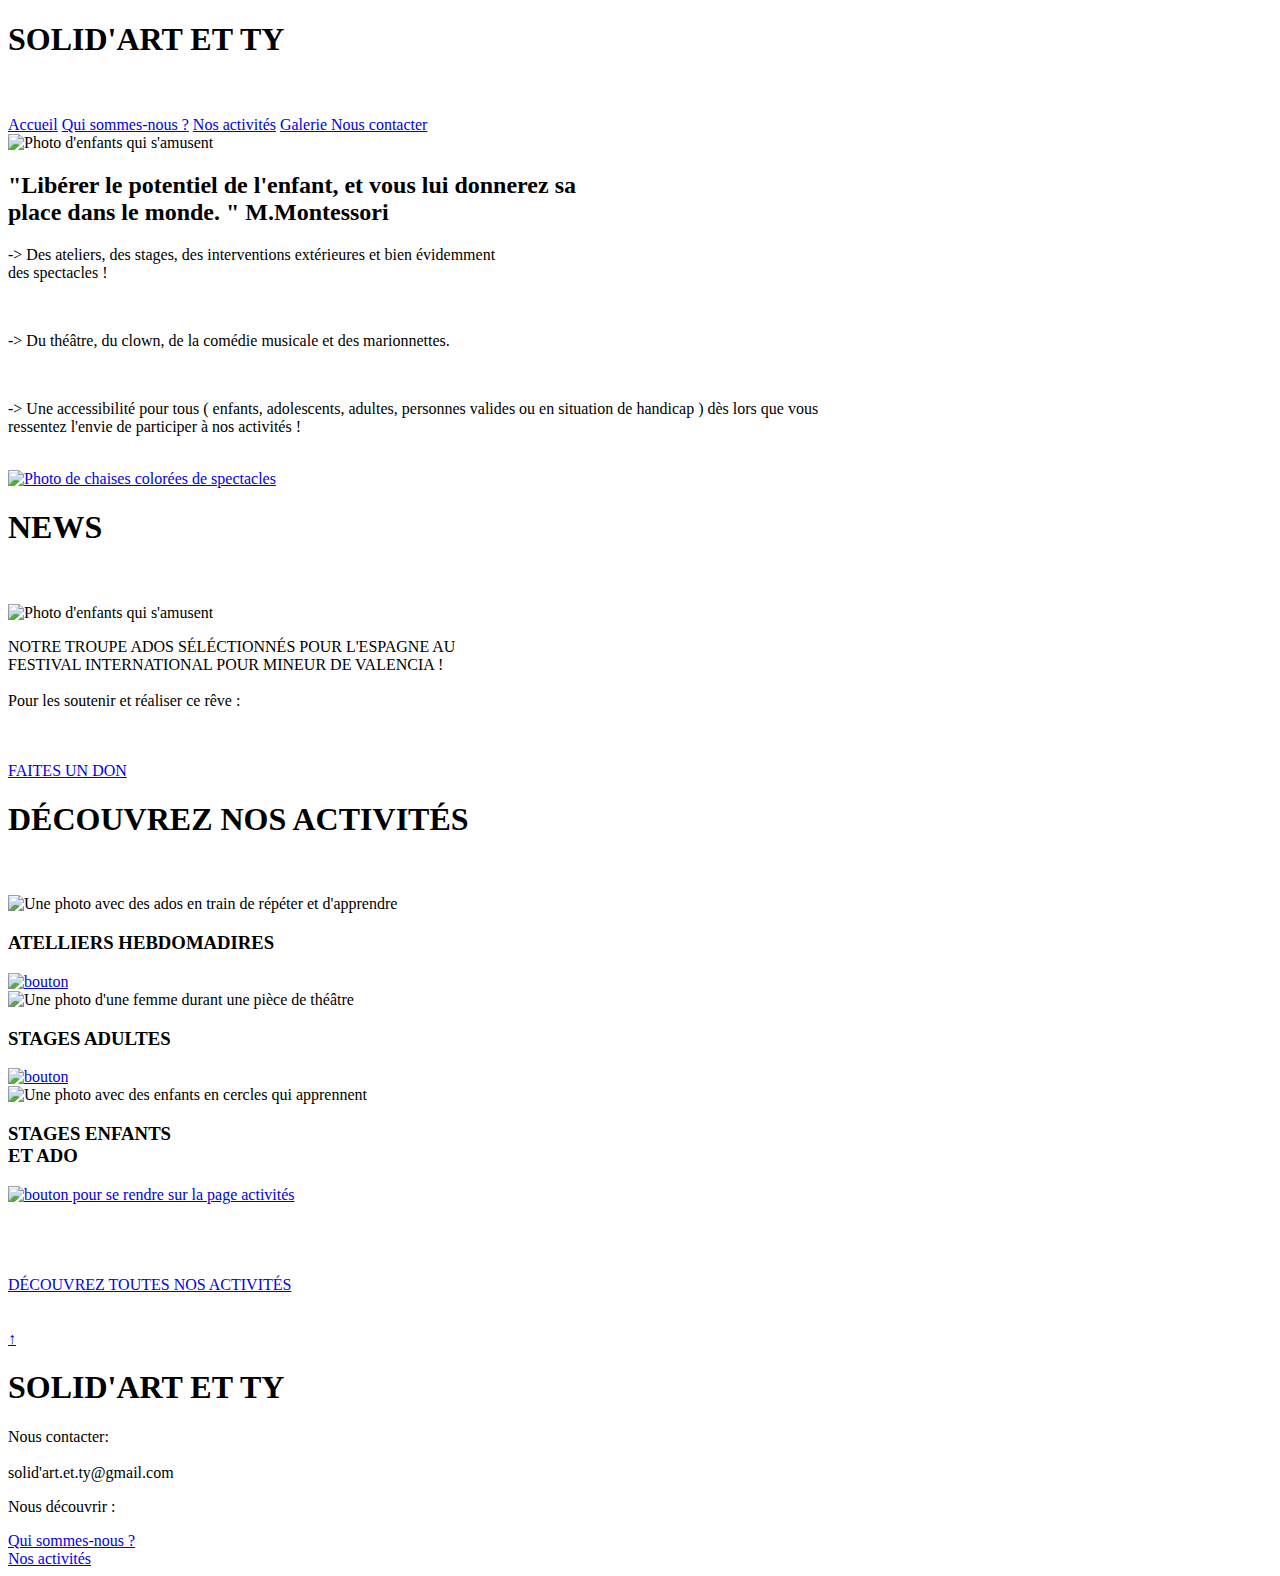
==== index.html @ 1bad9a17 "Tp9" ====
<!DOCTYPE html>
<html>
<!-- entête de la page -->

<head>
    <meta charset="utf-8" />
    <meta property="og:title" content="TP 1 : Intégration Web - SOLID'ART ET TY" />
    <meta property="og:audio" content="https://youtu.be/dbOqUSYxdSk?si=DeHzoVhRCVfkpeMI" />
    <meta property="og:image" content="https://zupimages.net/up/24/38/4ynw.jpg" />
    <meta property="og:url"
        content="file:///C:/Users/anais/OneDrive/Bureau/MyDigitalSchool%201/My%20Di%20-%20B2/Int%C3%A9gration%20WEB/TP/TP%201/index.html" />
    <link rel="stylesheet" href="index.css" />
    <link rel="preconnect" href="https://fonts.googleapis.com">
<link rel="preconnect" href="https://fonts.gstatic.com" crossorigin>
<link href="https://fonts.googleapis.com/css2?family=Raleway:ital,wght@0,100..900;1,100..900&display=swap" rel="stylesheet">
<link rel="preconnect" href="https://fonts.googleapis.com">
<link rel="preconnect" href="https://fonts.gstatic.com" crossorigin>
<link href="https://fonts.googleapis.com/css2?family=Indie+Flower&display=swap" rel="stylesheet">

</head>
<!-- corps de la page -->

<body>
    <header>
        <h1 id="Solid"> <strong> SOLID'ART ET TY</strong></h1><br><br>
        <nav> <a class="actu-accueil" href="index.html"> Accueil</a>
            <a href="qui.html"> Qui sommes-nous ?</a>
            <a href="activite.html"> Nos activités</a>
            <a href="galerie.html"> Galerie </a>
            <a href="contact.html"> Nous contacter</a>
        </nav>
    </header>

    <section>
        <div id="accueil-1">
            <div id="image1">
                <img id="accueil-img1" src="images/Image-accueil-1.jpeg" alt="Photo d'enfants qui s'amusent" title=”ceci
                    est une infobulle” />
                <h2 id="text-hover"> "Libérer le potentiel de l'enfant, et vous lui donnerez sa <br>
                    place dans le monde. " M.Montessori</h2>
            </div>
        </div>
    </section>

    <section>
        <div id="accueil-2">
            <div id="a1">
                <p> -> Des ateliers, des stages, des interventions extérieures et bien
                    évidemment <br>
                    des spectacles !</p><br>
                <p> -> Du théâtre, du clown, de la comédie musicale et des marionnettes.</p><br>
                <p> -> Une accessibilité pour tous ( enfants, adolescents, adultes,
                    personnes valides ou en situation de handicap ) dès lors que vous <br>
                    ressentez l'envie de participer à nos activités !</p><br>

            </div>
            <div>
                <a href="https://youtu.be/mie8R_Ot2Yg" target=”_blank”><img id="accueil-img2" src="images/Vidéo.jpg"
                        alt="Photo de chaises colorées de spectacles" title=”ceci est une infobulle” /></a>
            </div>
        </div>
    </section>

    <section>
        <div id="toujours-plus">
            <h1 id="text-hover2"> NEWS</h1><br><br>
            <div id="rectangle-rouge">
                <img id="accueil-img1" src="images/Image-accueil2.jpeg" alt="Photo d'enfants qui s'amusent" title=”ceci
                    est une infobulle” />
                <div id="texte-don">
                    <p>NOTRE TROUPE ADOS SÉLÉCTIONNÉS POUR L'ESPAGNE AU <br>
                        FESTIVAL INTERNATIONAL POUR MINEUR DE VALENCIA ! <br><br>
                        Pour les soutenir et réaliser ce rêve : </p><br><br>
                    <a id="don"
                        href="https://www.helloasso.com/associations/solid-art-et-ty/collectes/notre-troupe-ados-au-festival-international-de-valencia-espagne-2024"
                        target=”_blank”>FAITES UN DON</a><!-- target=”_blank” -> Page ouverte dans un nouvel onglet -->
                </div>
            </div>
        </div>
    </section>

    <section>
        <div>
        <h1>DÉCOUVREZ NOS ACTIVITÉS</h1><br><br>
                <div id="nos-activités">
                    <div id="atelier">
                        <img src="images/Ateliers.jpeg"
                            alt="Une photo avec des ados en train de répéter et d'apprendre">
                        <h3>ATELLIERS HEBDOMADIRES</h3>
                        <div class="div-bouton">
                            <a
                                href="file:///C:/Users/anais/OneDrive/Bureau/MyDigitalSchool%201/My%20Di%20-%20B2/Int%C3%A9gration%20WEB/TP/TP%201/activite.html"><img
                                    class="bouton" src="images/Bouton.svg" alt="bouton">
                            </a>
                        </div>
                    </div>
                    <div id="stages-adultes">
                        <img src="images/Stages-adultes.jpg" alt="Une photo d'une femme durant une pièce de théâtre">
                        <h3>STAGES ADULTES</h3>
                        <div class="div-bouton">
                            <a
                                href="file:///C:/Users/anais/OneDrive/Bureau/MyDigitalSchool%201/My%20Di%20-%20B2/Int%C3%A9gration%20WEB/TP/TP%201/activite.html"><img
                                    class="bouton" src="images/Bouton.svg" alt="bouton">
                            </a>
                        </div>
                    </div>
                    <div id="stages-enfants">
                        <img src="images/Stages-enfants.jpeg"
                            alt="Une photo avec des enfants en cercles qui apprennent">
                        <h3>STAGES ENFANTS <br>
                            ET ADO</h3>
                        <div class="div-bouton">
                            <a
                                href="file:///C:/Users/anais/OneDrive/Bureau/MyDigitalSchool%201/My%20Di%20-%20B2/Int%C3%A9gration%20WEB/TP/TP%201/activite.html"><img
                                    class="bouton" src="images/Bouton.svg" alt="bouton pour se rendre sur la page activités">
                            </a>
                        </div><br><br>
                    </div>
                </div><br><br>
            <a id="decouverte" href="file:///C:/Users/anais/OneDrive/Bureau/MyDigitalSchool%201/My%20Di%20-%20B2/Int%C3%A9gration%20WEB/TP/TP%201/activite.html">DÉCOUVREZ TOUTES NOS ACTIVITÉS</a>

        </div><br><br>
        

    </section>
    <div id="ancre2"></div>
        <div id="ancre1">
            <a href="#accueil-1">↑</a>
        </div></div>
<footer>
<div class="Logo">
<h1>SOLID'ART ET TY</h1>
</div>
<div><p>Nous contacter: <br><br>
solid'art.et.ty@gmail.com</p></div>
<div><p>Nous découvrir :</p>
<a href="qui.html">Qui sommes-nous ?</a><br>
<a href="activite.html">Nos activités</a></div>
</footer>
</body>

</html>
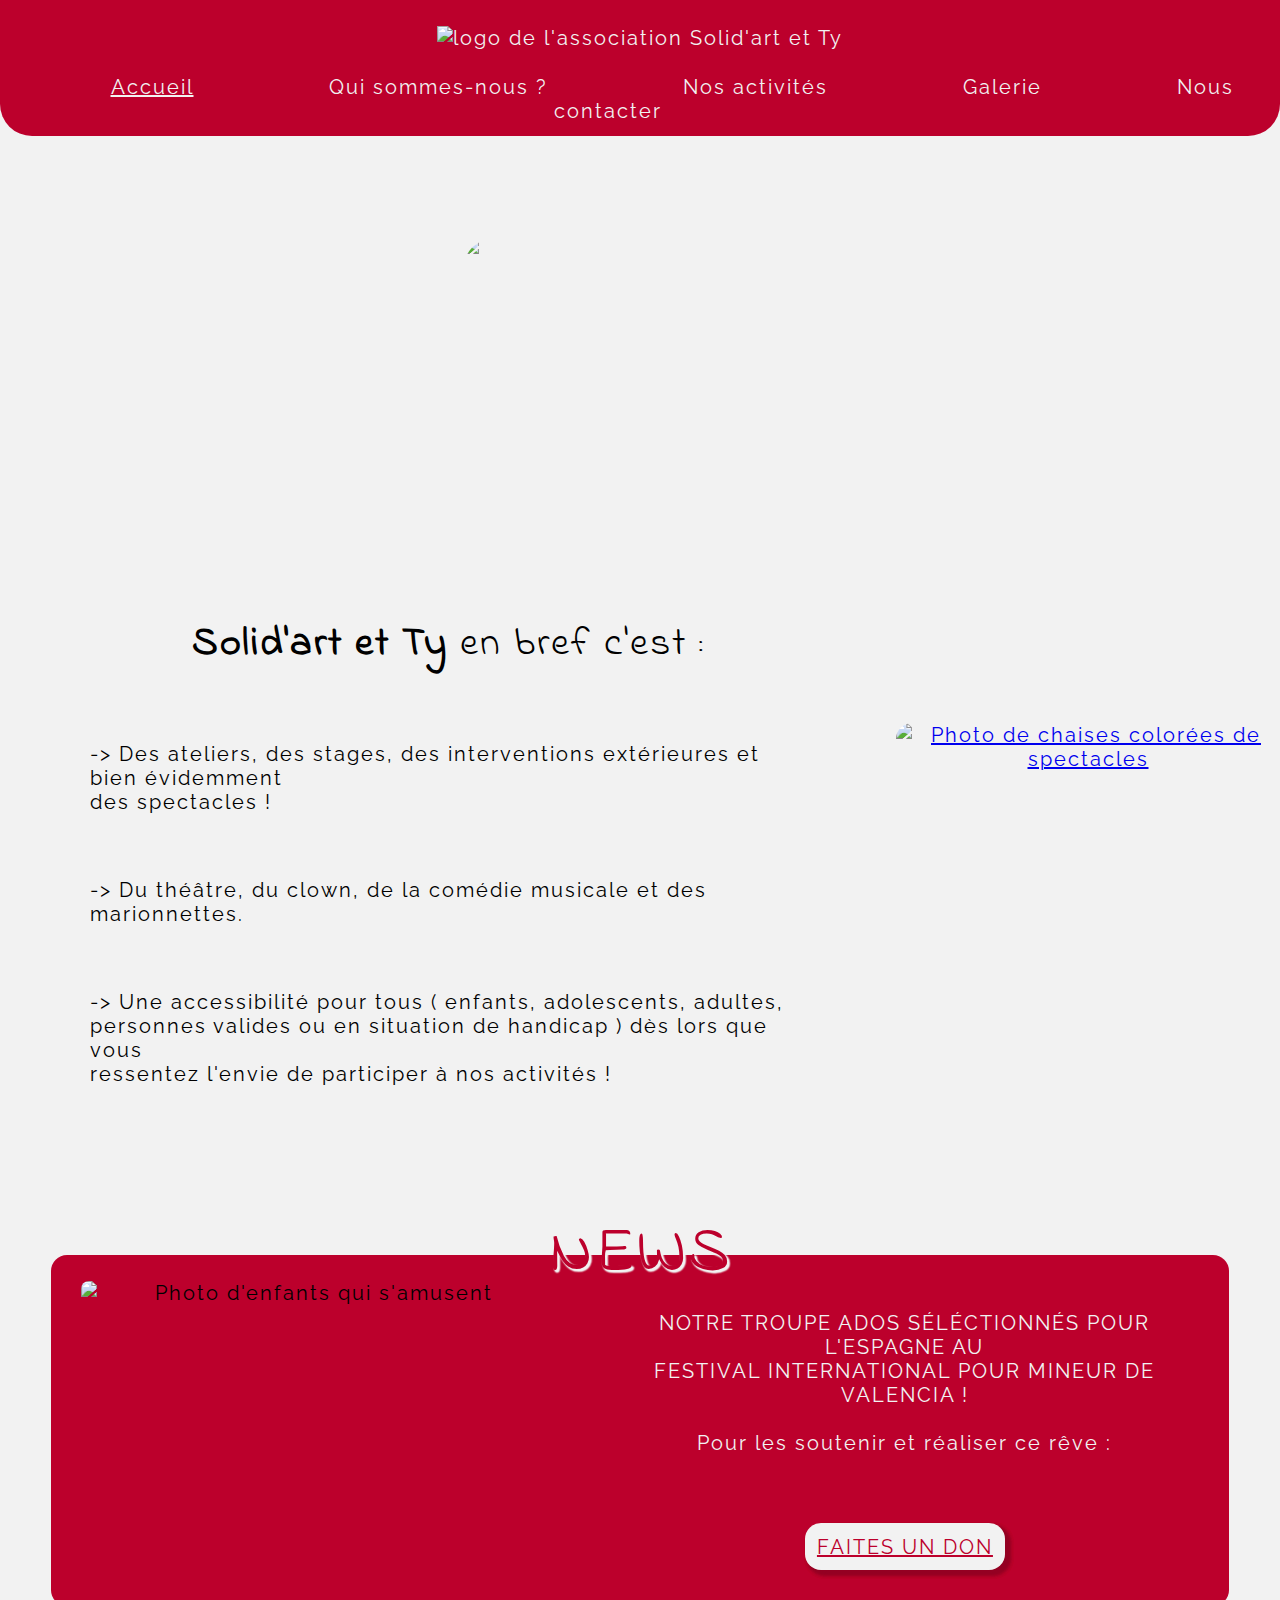
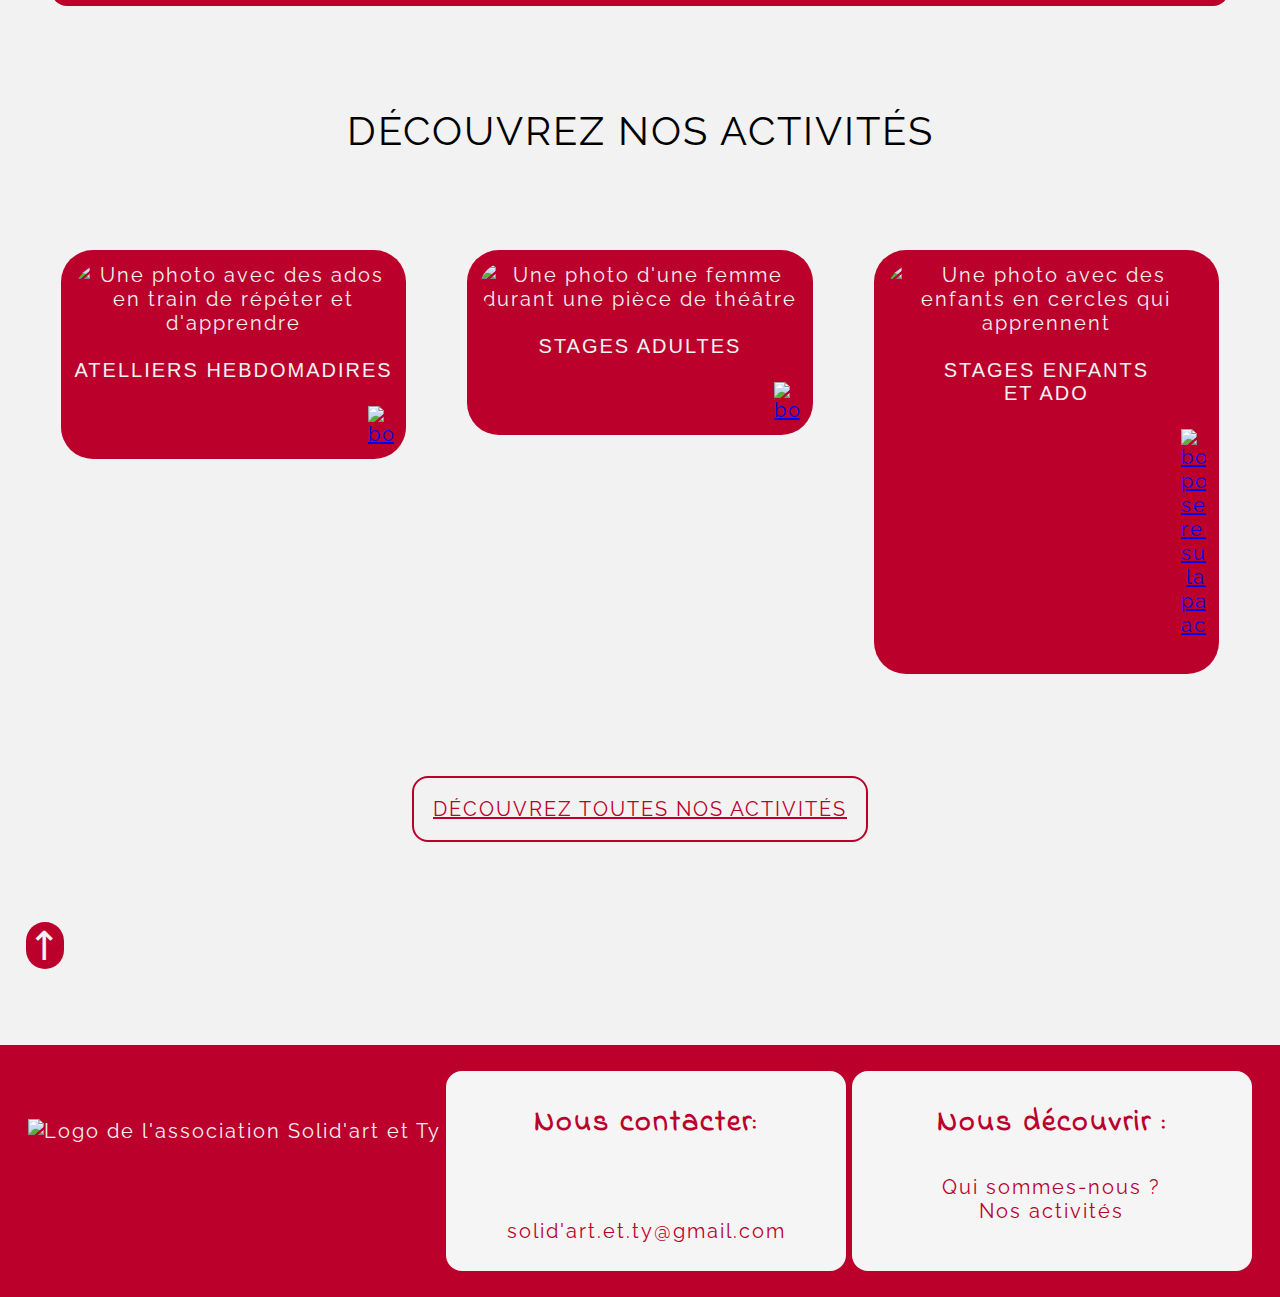
==== commit bae89bc6: "Tp19" ====
--- a/index.html
+++ b/index.html
@@ -1,5 +1,5 @@
 <!DOCTYPE html>
-<html>
+<html lang="fr">
 <!-- entête de la page -->
 
 <head>
@@ -10,6 +10,9 @@
     <meta property="og:url"
         content="file:///C:/Users/anais/OneDrive/Bureau/MyDigitalSchool%201/My%20Di%20-%20B2/Int%C3%A9gration%20WEB/TP/TP%201/index.html" />
     <link rel="stylesheet" href="index.css" />
+    <meta name="description" content="Notre site pour l'association Solid'art et Ty">
+    <meta name="viewport" content="width=device-width, initial-scale=1">
+    <title>TP Intégration Web - Alice FONTAINE / Anaïs DOUCE</title>
     <link rel="preconnect" href="https://fonts.googleapis.com">
 <link rel="preconnect" href="https://fonts.gstatic.com" crossorigin>
 <link href="https://fonts.googleapis.com/css2?family=Raleway:ital,wght@0,100..900;1,100..900&display=swap" rel="stylesheet">
@@ -21,15 +24,15 @@
 <!-- corps de la page -->
 
 <body>
-    <header>
-        <h1 id="Solid"> <strong> SOLID'ART ET TY</strong></h1><br><br>
-        <nav> <a class="actu-accueil" href="index.html"> Accueil</a>
-            <a href="qui.html"> Qui sommes-nous ?</a>
-            <a href="activite.html"> Nos activités</a>
-            <a href="galerie.html"> Galerie </a>
-            <a href="contact.html"> Nous contacter</a>
-        </nav>
+    <header id="header">
+        <img src="/images/logo-blanc-étoile-1.svg" alt="logo de l'association Solid'art et Ty" class="logo-blanc"><br>
+        <nav><a class="actu-accueil" href="index.html"> Accueil</a>
+        <a href="qui.html"> Qui sommes-nous ?</a>
+        <a href="activite.html"> Nos activités</a>
+        <a href="galerie.html"> Galerie </a>
+        <a href="contact.html"> Nous contacter</a></nav>
     </header>
+    
 
     <section>
         <div id="accueil-1">
@@ -45,6 +48,7 @@
     <section>
         <div id="accueil-2">
             <div id="a1">
+                <h1 class="Solid indie"><strong>Solid'art et Ty </strong>en bref c'est :</h1><br><br>
                 <p> -> Des ateliers, des stages, des interventions extérieures et bien
                     évidemment <br>
                     des spectacles !</p><br>
@@ -63,7 +67,7 @@
 
     <section>
         <div id="toujours-plus">
-            <h1 id="text-hover2"> NEWS</h1><br><br>
+            <h1 id="text-hover2" class="gras indie"> NEWS</h1><br><br>
             <div id="rectangle-rouge">
                 <img id="accueil-img1" src="images/Image-accueil2.jpeg" alt="Photo d'enfants qui s'amusent" title=”ceci
                     est une infobulle” />
@@ -80,13 +84,13 @@
     </section>
 
     <section>
-        <div>
-        <h1>DÉCOUVREZ NOS ACTIVITÉS</h1><br><br>
+        <div><br>
+        <h1 class="Solid">DÉCOUVREZ NOS ACTIVITÉS</h1><br><br> <br><br>
                 <div id="nos-activités">
                     <div id="atelier">
-                        <img src="images/Ateliers.jpeg"
-                            alt="Une photo avec des ados en train de répéter et d'apprendre">
-                        <h3>ATELLIERS HEBDOMADIRES</h3>
+                        <img class="img-activ" src="images/Ateliers.jpeg"
+                            alt="Une photo avec des ados en train de répéter et d'apprendre"><br><br>
+                        <h3>ATELLIERS HEBDOMADIRES</h3><br>
                         <div class="div-bouton">
                             <a
                                 href="file:///C:/Users/anais/OneDrive/Bureau/MyDigitalSchool%201/My%20Di%20-%20B2/Int%C3%A9gration%20WEB/TP/TP%201/activite.html"><img
@@ -95,8 +99,8 @@
                         </div>
                     </div>
                     <div id="stages-adultes">
-                        <img src="images/Stages-adultes.jpg" alt="Une photo d'une femme durant une pièce de théâtre">
-                        <h3>STAGES ADULTES</h3>
+                        <img class="img-activ" src="images/Stages-adultes.jpg" alt="Une photo d'une femme durant une pièce de théâtre"><br><br>
+                        <h3>STAGES ADULTES</h3><br>
                         <div class="div-bouton">
                             <a
                                 href="file:///C:/Users/anais/OneDrive/Bureau/MyDigitalSchool%201/My%20Di%20-%20B2/Int%C3%A9gration%20WEB/TP/TP%201/activite.html"><img
@@ -105,38 +109,40 @@
                         </div>
                     </div>
                     <div id="stages-enfants">
-                        <img src="images/Stages-enfants.jpeg"
-                            alt="Une photo avec des enfants en cercles qui apprennent">
+                        <img class="img-activ" src="images/Stages-enfants.jpeg"
+                            alt="Une photo avec des enfants en cercles qui apprennent"><br><br>
                         <h3>STAGES ENFANTS <br>
-                            ET ADO</h3>
+                            ET ADO</h3><br>
                         <div class="div-bouton">
                             <a
                                 href="file:///C:/Users/anais/OneDrive/Bureau/MyDigitalSchool%201/My%20Di%20-%20B2/Int%C3%A9gration%20WEB/TP/TP%201/activite.html"><img
                                     class="bouton" src="images/Bouton.svg" alt="bouton pour se rendre sur la page activités">
                             </a>
-                        </div><br><br>
+                        </div><br>
                     </div>
-                </div><br><br>
+                </div><br><br><br>
             <a id="decouverte" href="file:///C:/Users/anais/OneDrive/Bureau/MyDigitalSchool%201/My%20Di%20-%20B2/Int%C3%A9gration%20WEB/TP/TP%201/activite.html">DÉCOUVREZ TOUTES NOS ACTIVITÉS</a>
 
-        </div><br><br>
+        </div><br>
         
 
     </section>
     <div id="ancre2"></div>
         <div id="ancre1">
-            <a href="#accueil-1">↑</a>
+            <a href="#header">↑</a>
         </div></div>
-<footer>
-<div class="Logo">
-<h1>SOLID'ART ET TY</h1>
-</div>
-<div><p>Nous contacter: <br><br>
-solid'art.et.ty@gmail.com</p></div>
-<div><p>Nous découvrir :</p>
-<a href="qui.html">Qui sommes-nous ?</a><br>
-<a href="activite.html">Nos activités</a></div>
-</footer>
+        <footer>
+            <div class="Logo"><br><br>
+            <img id="logo-footer" src="images/logo-blanc-étoile-1.svg" alt="Logo de l'association Solid'art et Ty">
+            </div>
+            <div id="boite1"><p class="indie footer"><strong>Nous contacter: </strong></p><br>
+            <p>solid'art.et.ty@gmail.com</p></div>
+            <div id="boite2"><p class="indie footer"><strong>Nous découvrir :</strong></p>
+            <a href="qui.html">Qui sommes-nous ?</a><br>
+            <a href="activite.html">Nos activités</a></div>
+            </footer>
+        
+    
 </body>
 
 </html>--- a/index.css
+++ b/index.css
@@ -0,0 +1,362 @@
+body {
+    margin: 0%;
+    font-family: "Raleway", system-ui;
+  font-optical-sizing: auto;
+  font-weight: 400;
+  font-style: normal;
+    letter-spacing: 2px;
+    font-size: 20px;
+    background-color: #F2F2F2;
+    text-align: center;
+    color: black;
+}
+
+h1,
+h3,
+h4,
+h5,
+h6 {
+    margin: 0%;
+    font-family: "Raleway", system-ui;
+  font-optical-sizing: auto;
+  font-weight: 400;
+  font-style: normal;
+    letter-spacing: 2px;
+    font-size: 20px;
+    text-align: center;
+}
+.gras {
+    font-weight: bold;
+    font-size: 65px;
+}
+.indie {
+    font-family: "Indie Flower", system-ui;
+font-weight: 400;
+font-style: normal;
+}
+.Solid {
+font-size: 40px;
+}
+.footer {
+    font-size: 30px;
+}
+
+header {
+    background-color: #BC002C;
+    text-align: center;
+    padding-top: 1%;
+    padding-bottom: 1%;
+    color: #F2F2F2;
+    border-bottom-left-radius: 32px;
+    border-bottom-right-radius: 32px;
+width: 100%;
+
+    h1 {
+        margin: 0;
+    }
+
+    a {
+        color: #F2F2F2;
+        text-decoration: none;
+        margin-right: 5%;
+        margin-left: 5%;
+    }
+
+    a:hover {
+        text-decoration: underline #F2F2F2 1px;
+    }
+}
+.logo-blanc {
+    margin-bottom: 2%;
+    margin-top: 1%;
+}
+#accueil-img1 {
+    object-fit: cover;
+    width: 92%;
+    border-radius: 32px;
+    min-height: 300px;
+}
+
+#accueil-1 {
+    background-color: #F2F2F2;
+    text-align: center;
+    color: #F2F2F2;
+}
+
+#image1 {
+    margin-top: 8%;
+    position: relative;
+}
+
+#text-hover {
+    position: absolute;
+    left: 10%;
+    top: 10%;
+}
+
+.actu-accueil {
+    text-decoration: underline #F2F2F2 2px;
+}
+
+#accueil-img2 {
+    width: 80%;
+    min-height: 300px;
+    object-fit: cover;
+        
+    margin: 0%;
+    border-radius: 16px;
+
+}
+
+#accueil-img2:hover {
+    opacity: 80%;
+}
+
+#accueil-2 {
+
+    display: flex;
+    flex-wrap: nowrap;
+    justify-content: space-evenly;
+    align-items: center;
+    flex-direction: row;
+    max-width: 100%;
+    text-align: center;
+    margin: 0%;
+
+    p {
+        display: flex;
+        text-align: left;
+        max-width: 80%;
+        margin-left: 10%;
+    }
+
+    div {
+        max-width: 40%;
+    }
+
+    #a1 {
+        max-width: 70%;
+        text-align: left;
+        min-width: 300px;
+    }
+
+}
+
+#text-hover2 {
+    color: #BC002C;
+    text-align: center;
+    text-shadow:
+        2px 2px 2px #F2F2F2,
+        2px 2px 2px #F2F2F2,
+        2px 2px 2px #F2F2F2,
+        2px 2px 2px #F2F2F2;
+    position: absolute;
+    font-size: 2000;
+}
+
+#rectangle-rouge {
+    display: flex;
+    flex-wrap: nowrap;
+    justify-content: space-around;
+    align-items: center;
+    flex-direction: row;
+    background-color: #BC002C;
+    text-align: center;
+    width: 92%;
+    min-width: 300px;
+    padding-top: 2%;
+    padding-bottom: 2%;
+    border-radius: 16px;
+
+    img {
+        border-radius: 8px;
+        width: 40%;
+    }
+
+    #texte-don {
+        display: flex;
+        flex-direction: column;
+        text-align: center;
+        align-items: center;
+        color: #F2F2F2;
+        width: 50%;
+        min-width: 20%;
+
+        a {
+            padding: 2%;
+            min-width: 20%;
+            width: 30%;
+            background-color: #F2F2F2;
+            color: #BC002C;
+            border-radius: 16px;
+            box-shadow: 
+    4px 4px 4px #940023,
+        4px 4px 4px #940023,
+        4px 4px 4px #940023,
+        4px 4px 4px #940023;
+        }
+        
+        #don:hover {
+            padding: 2%;
+            outline: #F2F2F2 solid 2px;
+            background-color: #BC002C;
+            color: #F2F2F2;
+
+        }
+
+        a:hover {
+            opacity: 80%;
+            outline: #F2F2F2 solid 2px;
+            background-color: #BC002C;
+            color: #F2F2F2;
+            box-shadow: 
+    4px 4px 4px #940023,
+    4px 4px 4px #940023,
+    4px 4px 4px #940023,
+    4px 4px 4px #940023;
+
+        }
+    }
+}
+
+#toujours-plus {
+    text-align: center;
+    display: flex;
+    align-items: center;
+    flex-direction: column;
+    max-width: 100%;
+
+}
+
+#nos-activités {
+    display: flex;
+    flex-direction: row;
+    flex-wrap:wrap;
+    align-items: flex-start;
+    justify-content: space-evenly;
+    min-width: 300px;
+    max-width: 100%;
+    text-align: center;
+    margin-bottom: 4%;
+    
+
+    h3 {
+        font-family: "Abel", sans-serif;
+        font-weight: 400;
+        font-style: normal;
+    }
+}
+
+#atelier,
+#stages-adultes,
+#stages-enfants {
+    letter-spacing: 2px;
+    background-color: #BC002C;
+    color: #F2F2F2;
+    padding: 1%;
+    padding-left: -5%;
+    padding-right: -5%;
+    max-width: 25%;
+    margin: 0%;
+    min-width: 300px;
+    width: 30%;
+    border-radius: 32px;
+    .img-activ {
+        object-fit: cover;
+        width: 100%;
+        min-width: 300px;
+        border-radius: 32px;
+    }
+}
+
+section {
+    margin-top: 6%;
+    margin-bottom: 6%;
+}
+
+.div-bouton {
+    text-align: right;
+    
+    
+}
+
+.bouton {
+    max-width: 8%;
+}
+.bouton:hover {
+    border-radius: 32px;
+    box-shadow:
+        4px 4px 4px #940023,
+        4px 4px 4px #940023,
+        4px 4px 4px #940023,
+        4px 4px 4px #940023;
+    
+}
+#decouverte {
+    padding: 1.5%;
+    min-width: 300px;
+    width: 30%;
+    background-color: #F2F2F2;
+    color: #BC002C;
+    border-radius: 16px;
+    border: #BC002C solid 2px;
+}
+#decouverte:hover {
+    padding: 1.5%;
+    min-width: 300px;
+    width: 30%;
+    background-color: #BC002C;
+    color: #F2F2F2;
+    border-radius: 16px;
+}
+
+#ancre1 {
+    text-align: center;
+    max-width: 3%;
+    max-height: 6%; 
+    background-color: #BC002C;
+    border-radius: 32px;
+    margin-left: 2%;
+    
+    a{
+        text-decoration: none;
+color: #F2F2F2;
+font-size: 40px;
+font-weight: 500;
+padding: 5%;
+    }
+}
+#ancre2{
+    margin-left: 20px;
+    max-width: 3%;
+    max-height: 6%; 
+    border-radius: 32px;
+}
+footer {
+    background-color: #BC002C;
+    color: #F2F2F2;
+    margin-top: 6%;
+    display: flex;
+    flex-direction: row;
+    flex-wrap: nowrap;
+    justify-items: end;
+    justify-content: space-around;
+    justify-items: center;
+    padding:2%;
+    
+    a{
+        color: #BC002C;
+        text-decoration: none;
+    }
+    #boite1, #boite2 {
+        background-color: #F5F5F5;
+        border-radius: 16px;
+        color: #BC002C;
+        height: 200px;
+        width: 400px;
+    }
+}
+#Logo {
+    height: 250px;
+        width: 400px;
+}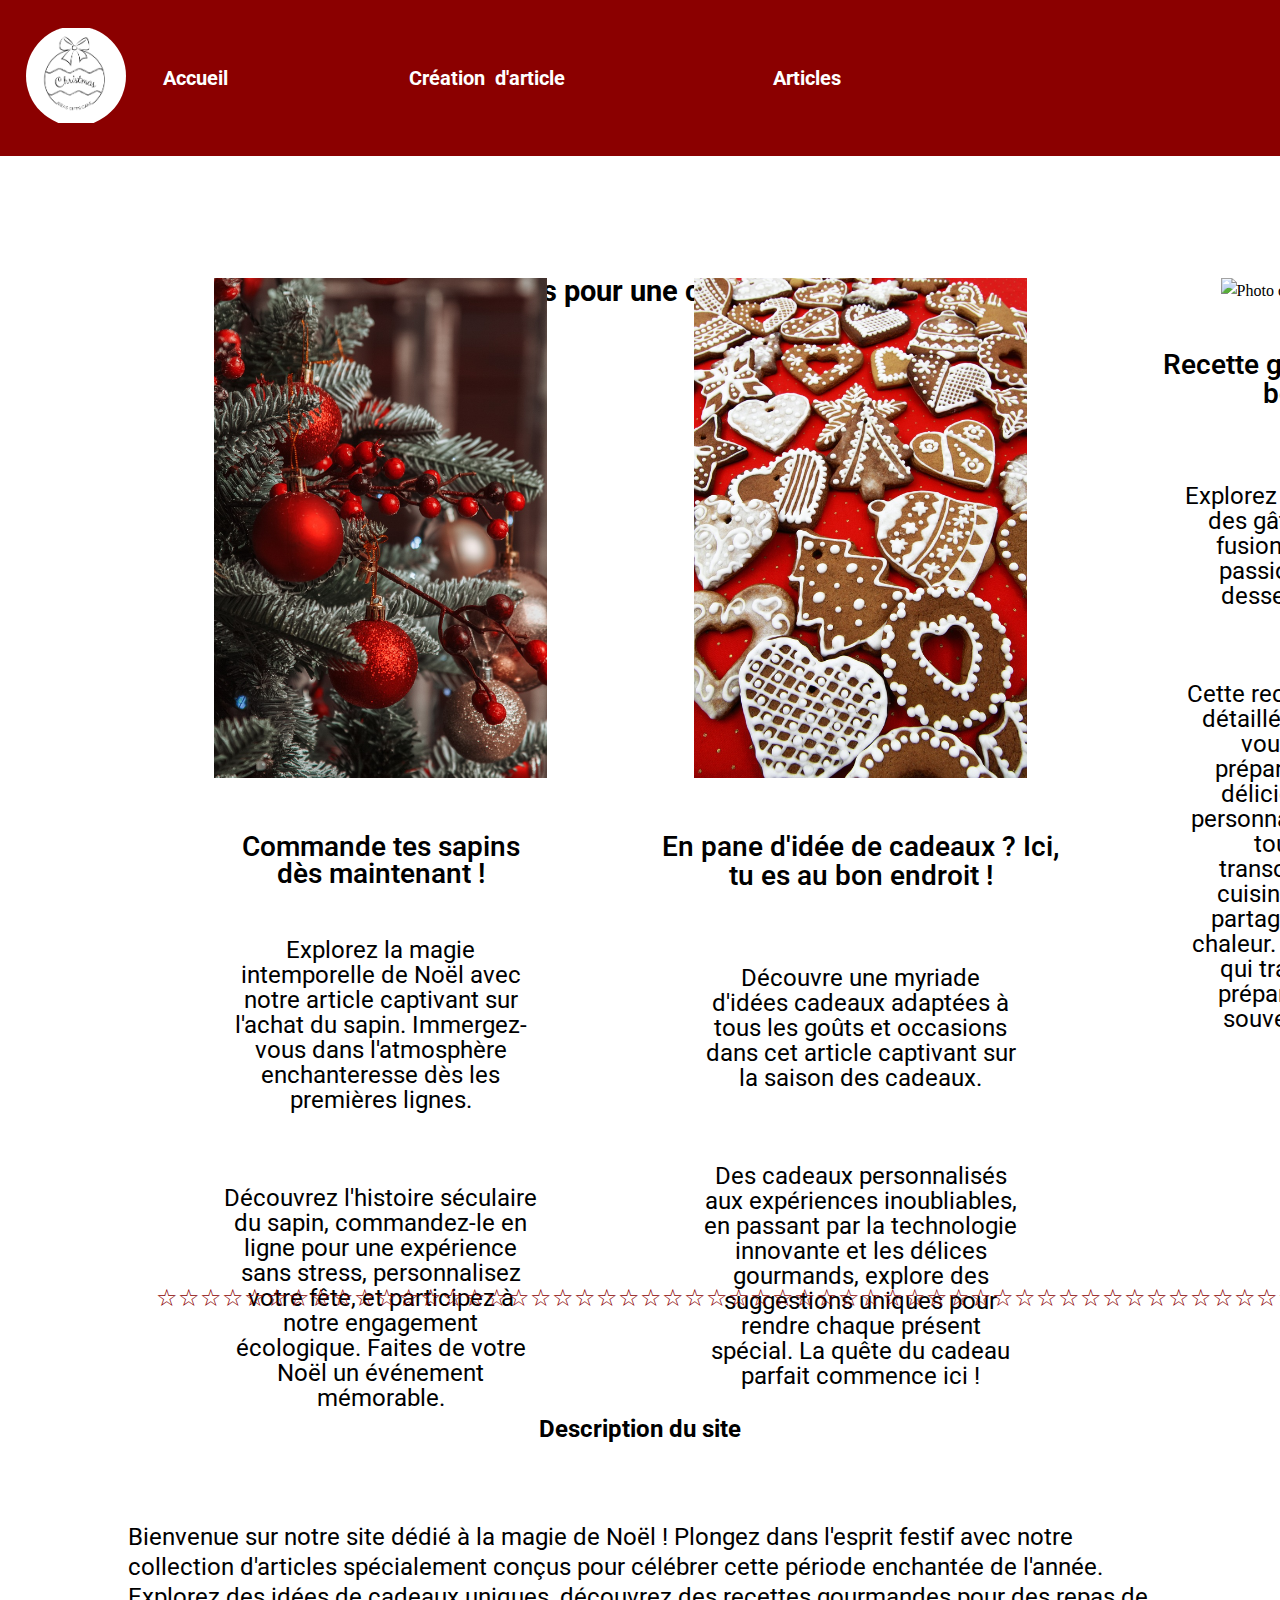
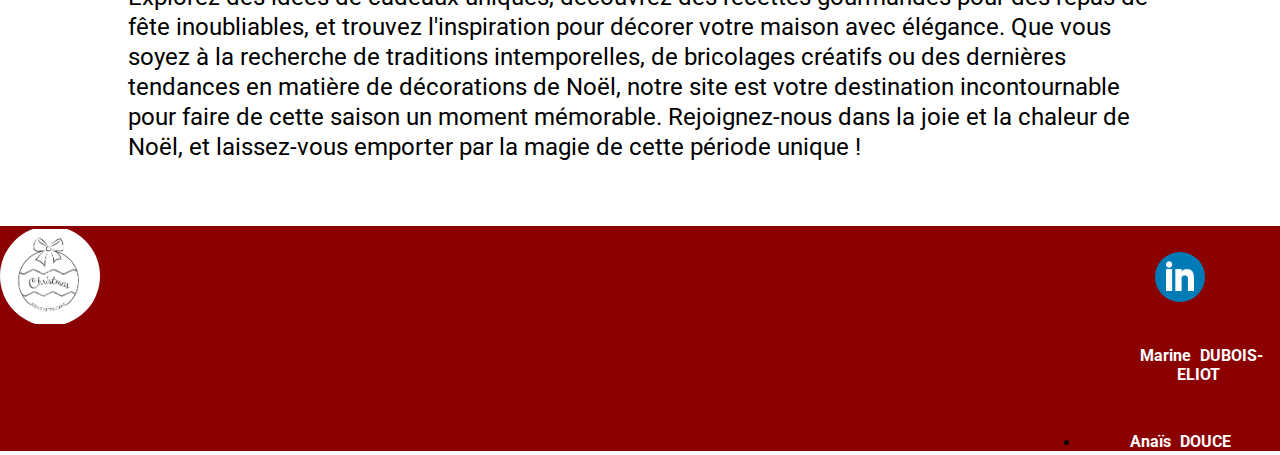
==== commit e663967b: "Projet B1" ====
--- a/index.html
+++ b/index.html
@@ -1,148 +1,139 @@
 <!DOCTYPE html>
-<html lang="fr">
+<html>
 <!-- entête de la page -->
 
 <head>
     <meta charset="utf-8" />
-    <meta property="og:title" content="TP 1 : Intégration Web - SOLID'ART ET TY" />
-    <meta property="og:audio" content="https://youtu.be/dbOqUSYxdSk?si=DeHzoVhRCVfkpeMI" />
-    <meta property="og:image" content="https://zupimages.net/up/24/38/4ynw.jpg" />
-    <meta property="og:url"
-        content="file:///C:/Users/anais/OneDrive/Bureau/MyDigitalSchool%201/My%20Di%20-%20B2/Int%C3%A9gration%20WEB/TP/TP%201/index.html" />
-    <link rel="stylesheet" href="index.css" />
-    <meta name="description" content="Notre site pour l'association Solid'art et Ty">
-    <meta name="viewport" content="width=device-width, initial-scale=1">
-    <title>TP Intégration Web - Alice FONTAINE / Anaïs DOUCE</title>
-    <link rel="preconnect" href="https://fonts.googleapis.com">
-<link rel="preconnect" href="https://fonts.gstatic.com" crossorigin>
-<link href="https://fonts.googleapis.com/css2?family=Raleway:ital,wght@0,100..900;1,100..900&display=swap" rel="stylesheet">
-<link rel="preconnect" href="https://fonts.googleapis.com">
-<link rel="preconnect" href="https://fonts.gstatic.com" crossorigin>
-<link href="https://fonts.googleapis.com/css2?family=Indie+Flower&display=swap" rel="stylesheet">
-
+    <link rel="stylesheet" href="style.css" />
+    <link rel="preconnect" href="https://fonts.googleapis.com" />
+		<link rel="preconnect" href="https://fonts.gstatic.com" crossorigin />
+		<link
+			href="https://fonts.googleapis.com/css2?family=Comfortaa:wght@300..700&family=Lilita+One&family=Roboto:ital,wght@0,100;0,300;0,400;0,500;0,700;0,900;1,100;1,300;1,400;1,500;1,700;1,900&display=swap"
+			rel="stylesheet"
+		/>
 </head>
 <!-- corps de la page -->
 
 <body>
-    <header id="header">
-        <img src="/images/logo-blanc-étoile-1.svg" alt="logo de l'association Solid'art et Ty" class="logo-blanc"><br>
-        <nav><a class="actu-accueil" href="index.html"> Accueil</a>
-        <a href="qui.html"> Qui sommes-nous ?</a>
-        <a href="activite.html"> Nos activités</a>
-        <a href="galerie.html"> Galerie </a>
-        <a href="contact.html"> Nous contacter</a></nav>
+    <header>
+
+        <div id="logo-header">
+
+            <img class="logo" src="images/Logo.png" alt="Logo de Robbie Lens" title=”ceci est une infobulle” />
+
+        </div>
+
+        <div class="nav">
+            <nav>
+
+                <a href="index.html"> Accueil </a>
+                <a href="formulaire.html"> Création d'article </a>
+                <div class="acc-article"><a class="art" href="#"> Articles </a>
+                    <div class="menu">
+                        <a href="article.html"> ☆ 1</a>
+                        <a href="article2.html"> ☆ 2</a>
+                        <a href="article3.html"> ☆ 3</a>
+                    </div>
+                </div>
+
+
+
+            </nav>
+        </div>
+
+
+
     </header>
-    
+<br>
+    <h1> Noël Féerique : Idées pour une célébration inoubliable ! </h1> 
+    <div id="accueil">
 
-    <section>
-        <div id="accueil-1">
-            <div id="image1">
-                <img id="accueil-img1" src="images/Image-accueil-1.jpeg" alt="Photo d'enfants qui s'amusent" title=”ceci
-                    est une infobulle” />
-                <h2 id="text-hover"> "Libérer le potentiel de l'enfant, et vous lui donnerez sa <br>
-                    place dans le monde. " M.Montessori</h2>
-            </div>
+        <div class="sapin"><img class="sapin" src="images/Sapin de Noël.png" alt="Photo de sapin de noël décoré"
+                titre="Sapin de Noël décoré"> <br>
+            <br>
+            <p class="t-article"> <strong> Commande tes sapins dès maintenant ! </strong><br>
+                <br>
+                <br>
+                Explorez la magie intemporelle de Noël avec notre article captivant sur l'achat du sapin. Immergez-vous
+                dans l'atmosphère enchanteresse dès les premières lignes.  </p><br>
+            <p>Découvrez l'histoire séculaire du sapin,
+                commandez-le en ligne pour une expérience sans stress, personnalisez votre fête, et participez à notre
+                engagement écologique. Faites de votre Noël un événement mémorable.
+            </p>
+
         </div>
-    </section>
 
-    <section>
-        <div id="accueil-2">
-            <div id="a1">
-                <h1 class="Solid indie"><strong>Solid'art et Ty </strong>en bref c'est :</h1><br><br>
-                <p> -> Des ateliers, des stages, des interventions extérieures et bien
-                    évidemment <br>
-                    des spectacles !</p><br>
-                <p> -> Du théâtre, du clown, de la comédie musicale et des marionnettes.</p><br>
-                <p> -> Une accessibilité pour tous ( enfants, adolescents, adultes,
-                    personnes valides ou en situation de handicap ) dès lors que vous <br>
-                    ressentez l'envie de participer à nos activités !</p><br>
+        <div class="gateaux"><img class="gateaux" src="images/Gâteaux de noël.png"
+                alt="Photo de gâteaux de noël décorés" titre="Gâteaux de Noël décorés"> <br>
+            <br>
+            <p class="t-article"></p><strong> En pane d'idée de cadeaux ? Ici, tu es au bon endroit ! </strong><br>
+            <br>
+            <br>
+            <p>Découvre une myriade d'idées cadeaux adaptées à tous les goûts et occasions dans cet article captivant
+                sur
+                la saison des cadeaux.  </p> <br>
+            <p>Des cadeaux personnalisés aux expériences inoubliables, en passant par la
+                technologie
+                innovante et les délices gourmands, explore des suggestions uniques pour rendre chaque présent spécial.
+                La
+                quête du cadeau parfait commence ici !</p>
+        </div>
 
-            </div>
-            <div>
-                <a href="https://youtu.be/mie8R_Ot2Yg" target=”_blank”><img id="accueil-img2" src="images/Vidéo.jpg"
-                        alt="Photo de chaises colorées de spectacles" title=”ceci est une infobulle” /></a>
-            </div>
+        <div class="cadeaux"><img class="cadeaux" src="images/Cadeaux de noël.png"
+                alt="Photo de cadeaux de noël emballés" titre="Cadeaux de Noël emballés"><br>
+            <br>
+            <p class="t-article"></p><strong> Recette grand mère, pour de bon gateau ! </strong><br>
+            <br>
+            <br>
+            <p>Explorez l'univers enchanteur des gâteaux à l'ancienne, fusionnant simplicité et passion pour créer des
+                desserts mémorables.  </p><br>
+            <p>Cette recette de grand-mère, détaillée et réconfortante, vous guide dans la
+                préparation
+                d'un gâteau délicieux. Des astuces personnalisées ajoutent une touche spéciale, transcendant la simple
+                cuisine pour évoquer le partage, la tradition et la chaleur. Un voyage culinaire qui transforme chaque
+                préparation en un doux souvenir. Bon appétit !</p>
         </div>
-    </section>
+    </div>
+    <div class="stars">
+        <p> ☆☆☆☆☆☆☆☆☆☆☆☆☆☆☆☆☆☆☆☆☆☆☆☆☆☆☆☆☆☆☆☆☆☆☆☆☆☆☆☆☆☆☆☆☆☆☆☆☆☆☆☆☆☆☆☆☆</p>
+    </div>
 
-    <section>
-        <div id="toujours-plus">
-            <h1 id="text-hover2" class="gras indie"> NEWS</h1><br><br>
-            <div id="rectangle-rouge">
-                <img id="accueil-img1" src="images/Image-accueil2.jpeg" alt="Photo d'enfants qui s'amusent" title=”ceci
-                    est une infobulle” />
-                <div id="texte-don">
-                    <p>NOTRE TROUPE ADOS SÉLÉCTIONNÉS POUR L'ESPAGNE AU <br>
-                        FESTIVAL INTERNATIONAL POUR MINEUR DE VALENCIA ! <br><br>
-                        Pour les soutenir et réaliser ce rêve : </p><br><br>
-                    <a id="don"
-                        href="https://www.helloasso.com/associations/solid-art-et-ty/collectes/notre-troupe-ados-au-festival-international-de-valencia-espagne-2024"
-                        target=”_blank”>FAITES UN DON</a><!-- target=”_blank” -> Page ouverte dans un nouvel onglet -->
-                </div>
-            </div>
-        </div>
-    </section>
+    <h2> Description du site </h2><br>
+    <br>
+    <p class="art-accueil">
 
-    <section>
-        <div><br>
-        <h1 class="Solid">DÉCOUVREZ NOS ACTIVITÉS</h1><br><br> <br><br>
-                <div id="nos-activités">
-                    <div id="atelier">
-                        <img class="img-activ" src="images/Ateliers.jpeg"
-                            alt="Une photo avec des ados en train de répéter et d'apprendre"><br><br>
-                        <h3>ATELLIERS HEBDOMADIRES</h3><br>
-                        <div class="div-bouton">
-                            <a
-                                href="file:///C:/Users/anais/OneDrive/Bureau/MyDigitalSchool%201/My%20Di%20-%20B2/Int%C3%A9gration%20WEB/TP/TP%201/activite.html"><img
-                                    class="bouton" src="images/Bouton.svg" alt="bouton">
-                            </a>
-                        </div>
-                    </div>
-                    <div id="stages-adultes">
-                        <img class="img-activ" src="images/Stages-adultes.jpg" alt="Une photo d'une femme durant une pièce de théâtre"><br><br>
-                        <h3>STAGES ADULTES</h3><br>
-                        <div class="div-bouton">
-                            <a
-                                href="file:///C:/Users/anais/OneDrive/Bureau/MyDigitalSchool%201/My%20Di%20-%20B2/Int%C3%A9gration%20WEB/TP/TP%201/activite.html"><img
-                                    class="bouton" src="images/Bouton.svg" alt="bouton">
-                            </a>
-                        </div>
-                    </div>
-                    <div id="stages-enfants">
-                        <img class="img-activ" src="images/Stages-enfants.jpeg"
-                            alt="Une photo avec des enfants en cercles qui apprennent"><br><br>
-                        <h3>STAGES ENFANTS <br>
-                            ET ADO</h3><br>
-                        <div class="div-bouton">
-                            <a
-                                href="file:///C:/Users/anais/OneDrive/Bureau/MyDigitalSchool%201/My%20Di%20-%20B2/Int%C3%A9gration%20WEB/TP/TP%201/activite.html"><img
-                                    class="bouton" src="images/Bouton.svg" alt="bouton pour se rendre sur la page activités">
-                            </a>
-                        </div><br>
-                    </div>
-                </div><br><br><br>
-            <a id="decouverte" href="file:///C:/Users/anais/OneDrive/Bureau/MyDigitalSchool%201/My%20Di%20-%20B2/Int%C3%A9gration%20WEB/TP/TP%201/activite.html">DÉCOUVREZ TOUTES NOS ACTIVITÉS</a>
+        Bienvenue sur notre site dédié à la magie de Noël ! Plongez dans l'esprit festif avec notre collection
+        d'articles spécialement conçus pour célébrer cette période enchantée de l'année. Explorez des idées de cadeaux
+        uniques, découvrez des recettes gourmandes pour des repas de fête inoubliables, et trouvez l'inspiration pour
+        décorer votre maison avec élégance. Que vous soyez à la recherche de traditions intemporelles, de bricolages
+        créatifs ou des dernières tendances en matière de décorations de Noël, notre site est votre destination
+        incontournable pour faire de cette saison un moment mémorable. Rejoignez-nous dans la joie et la chaleur de
+        Noël, et laissez-vous emporter par la magie de cette période unique !
 
-        </div><br>
-        
+    </p>
 
-    </section>
-    <div id="ancre2"></div>
-        <div id="ancre1">
-            <a href="#header">↑</a>
-        </div></div>
-        <footer>
-            <div class="Logo"><br><br>
-            <img id="logo-footer" src="images/logo-blanc-étoile-1.svg" alt="Logo de l'association Solid'art et Ty">
-            </div>
-            <div id="boite1"><p class="indie footer"><strong>Nous contacter: </strong></p><br>
-            <p>solid'art.et.ty@gmail.com</p></div>
-            <div id="boite2"><p class="indie footer"><strong>Nous découvrir :</strong></p>
-            <a href="qui.html">Qui sommes-nous ?</a><br>
-            <a href="activite.html">Nos activités</a></div>
-            </footer>
-        
-    
+
 </body>
+<footer>
+    <div id="logo-header">
+
+        <img class="logo" src="/images/Logo.png" alt="Logo de Christmas" title=”ceci est une infobulle” />
+
+    </div>
+    <div class="réseaux"> 
+<div class="logo-linkedin">
+    <img class="logo" src="images/Logo LinkedIn.png" alt="Logo de LinkedIn" title=”ceci est une infobulle” />
+
+</div>
+<div class="url-linkedin">
+    <ul>
+<li><a href="linkedin.com/in/marine-dubois-eliot-823b7629b"> Marine DUBOIS-ELIOT </a></li></div>
+<br>
+<br>
+<li><a href="linkedin.com/in/anaïs-douce-daiko-b80373294">Anaïs DOUCE</a></li></div>
+</ul>
+</div>
+
+</footer>
 
 </html>--- a/style.css
+++ b/style.css
@@ -0,0 +1,472 @@
+header {
+    background-color: darkred;
+    height: fit-content;
+    padding: 2%;
+    text-align: center;
+    display: flex;
+    flex-wrap: nowrap;
+    justify-content: space-between;
+    align-items: center;
+    flex-direction: row;
+    text-align: center;
+    font-size: 20px;
+    font-family: "Roboto", sans-serif;
+    font-weight: 400;
+    margin:0%;
+}
+
+header ul,
+header li {
+
+    list-style: none;
+    margin: 0%;
+    padding: 0%;
+}
+
+body {
+    margin: 0%
+}
+
+nav {
+    background-color: darkred;
+    height: fit-content;
+    text-align: center;
+    display: flex;
+    flex-wrap: nowrap;
+    justify-content: space-between;
+    align-items: center;
+    flex-direction: row;
+    text-align: center;
+}
+
+div.nav {
+    width: 800px;
+    min-width: 400px;
+    margin-right: 25%;
+}
+
+h4 {
+    font-size: 26px;
+    color: rgb(99, 0, 0);
+}
+
+img.logo {
+    height: 100px;
+    width: 100px;
+    object-fit: contain;
+    border-radius: 100px;
+}
+
+
+div.stars {
+    margin: 8%;
+    color: darkred;
+}
+
+div.stars p {
+    margin: 5%;
+    color: darkred;
+}
+
+a {
+    text-align-last: center;
+    text-align: center;
+    color: white;
+    text-decoration: none;
+    font-weight: bold;
+    padding: 2%;
+    word-spacing: 5px;
+    font-family: "Roboto", sans-serif;
+}
+
+
+p,
+input,
+textarea,
+label,
+select {
+    text-align: center;
+    margin-left: 10%;
+    margin-right: 10%;
+    font-family: "Roboto", sans-serif;
+    font-weight: 400;
+}
+
+h1,
+h2,
+h3,
+h4,
+h5,
+h6 {
+    text-align: center;
+    margin-left: 10%;
+    margin-right: 10%;
+    font-family: "Roboto", sans-serif;
+    font-weight: 700;
+    font-style: normal;
+}
+
+h1 {
+    font-size: 1.8em;
+    margin-top: 100px;
+    margin-bottom: 150px;
+}
+
+ul {
+    font-family: "Roboto", sans-serif;
+    font-weight: 400;
+    font-style: normal;
+    list-style: none;
+}
+
+ul,
+li {
+    text-align: center;
+}
+.stars {
+    margin-top: 100px;
+}
+a:hover {
+    color: pink;
+    background-color: red;
+}
+
+div.banière {
+    justify-content: left;
+    margin-bottom: 2%;
+    height: 400px;
+    width: 1440px;
+    object-fit: contain;
+    margin-left: -14.6%;
+
+}
+
+img.sapin {
+    height: 500px;
+    width: 400px;
+    object-fit: contain;
+    margin: 0%;
+}
+
+img.gateaux {
+    height: 500px;
+    width: 400px;
+    object-fit: contain;
+    margin: 0%;
+}
+
+img.cadeaux {
+    height: 500px;
+    width: 400px;
+    object-fit: contain;
+    margin: 0%;
+}
+
+#accueil {
+    display: flex;
+    flex-direction: row;
+    flex-wrap: nowrap;
+    justify-content: space-around;
+    align-items: center;
+    height: 400px;
+    width: 1440px;
+    margin-bottom: 25%;
+    margin-left: 11%;
+    margin-top: 20%;
+}
+
+strong {
+    font-family: "Roboto", sans-serif;
+    font-weight: 600;
+    font-size: 24px;
+}
+
+
+p {
+    font-size: 24px;
+}
+
+div.sapin {
+    height: 900px;
+    width: 400px;
+    text-align: center;
+    line-height: 25px;
+    margin-bottom: 5%;
+}
+
+
+div.gateaux {
+    height: 900px;
+    width: 400px;
+    text-align: center;
+    line-height: 25px;
+    margin-bottom: 5%;
+}
+
+div.cadeaux {
+    height: 900px;
+    width: 400px;
+    text-align: center;
+    line-height: 25px;
+    margin-bottom: 5%;
+}
+
+p.art-accueil {
+    text-align: left;
+    line-height: 30px;
+    margin-bottom: 5%;
+}
+
+p.article {
+    line-height: 30px;
+    margin-bottom: 5%;
+    text-align: center;
+}
+
+div.art-cadeaux {
+    display: flex;
+    justify-content: center;
+    flex-wrap: nowrap;
+}
+
+div.art-sapins {
+    display: flex;
+    justify-content: center;
+    flex-wrap: nowrap;
+}
+
+div.art-gateaux {
+    display: flex;
+    justify-content: center;
+    flex-wrap: nowrap;
+}
+
+input,
+textarea {
+    background-color: darkred;
+    color: white;
+    font-weight: lighter;
+}
+
+div.menu {
+    visibility: hidden;
+    display: flex;
+    align-items: center;
+    justify-content: center;
+    flex-wrap: nowrap;
+    height: 100px;
+    width: 150px;
+    background-color: darkred;
+    color: white;
+}
+
+div.menu a {
+    word-spacing: 10%;
+    text-decoration: none;
+    color: white;
+    width: fit-content;
+    margin-top: 110px;
+    padding-left: 40%;
+    padding-right: 40%;
+    padding-top: 2%;
+    margin-right: -5%;
+}
+
+div.acc-article {
+    display: flex;
+    align-items: center;
+    justify-content: end;
+    flex-wrap: nowrap;
+}
+
+a.art {
+    text-align-last: center;
+    text-align: center;
+    color: white;
+    text-decoration: none;
+    font-weight: bold;
+    padding-left: 20%;
+    padding-right: 20%;
+    padding-top: 11%;
+    padding-bottom: 11%;
+    word-spacing: 5px;
+    
+}
+
+div.acc-article:hover {
+    div.menu {
+        visibility: visible;
+    }
+}
+
+div.form {
+    width: 100%;
+    height: 100%;
+    display: flex;
+    flex-direction: row;
+    flex-wrap: wrap;
+    justify-content: space-evenly;
+    align-items: center;
+}
+
+div.aut-nom {
+    margin: 2%;
+    height: 150px;
+    width: 400px;
+}
+
+div.art-nom {
+    margin: 2%;
+    height: 150px;
+    width: 400px;
+}
+
+div.category {
+    height: 70px;
+    width: 600px;
+}
+
+div.art-txt {
+    margin-top: 6%;
+    height: 350px;
+    width: 600px;
+
+    textarea {
+        border-radius: 20px;
+    }
+}
+
+div.art-url {
+    margin-top: 10%;
+    margin-bottom: 12%;
+    margin-left: 4%;
+    height: 50px;
+    width: 400px;
+}
+
+div.art-img {
+    margin-top: 4%;
+    margin-bottom: 8%;
+    height: 70px;
+    width: 600px;
+}
+
+input {
+    font-family: "Bluesky";
+    font-weight: lighter;
+    text-align: center;
+    color: white;
+    height: 50px;
+    width: 400px;
+    border-radius: 20px;
+    font-size: 16px;
+}
+
+div.art-img input {
+    padding-top: 2%;
+    text-align: center;
+    height: 35px;
+    width: 170px;
+    background-color: rgb(207, 0, 0);
+}
+
+div.art-txt textarea {
+    margin-top: 3%;
+    height: 300px;
+    width: 600px;
+}
+
+div.art-submit {
+    text-align: center;
+    margin-bottom: 20%;
+}
+
+.form select,
+.form option {
+    background-color: darkred;
+    color: white;
+    height: 50px;
+    width: 160px;
+    border-radius: 20px;
+    font-size: 16px;
+}
+
+input:hover,
+textarea:hover,
+select:hover {
+    border: 2px solid red;
+    box-shadow: 0 0 20px red;
+    font-size: 20px;
+}
+
+div.art-img input:hover {
+    border: 2px solid orangered;
+    box-shadow: 0 0 20px orangered;
+}
+
+div.art-submit input:hover {
+    font-size: 26px;
+    border: 2px solid orangered;
+    box-shadow: 0 0 20px orangered;
+}
+
+label {
+    font-size: 18px;
+}
+
+
+.connexe a {
+    color: darkred;
+    text-align: center;
+    text-decoration: none;
+    padding: 0%;
+    font-size: 20px;
+}
+
+.connexe a:hover {
+    background-color: transparent;
+    color: red;
+    font-size: 24px;
+}
+
+.connexe a:visited {
+    background-color: transparent;
+    color: rgb(94, 0, 0);
+}
+
+.connexe {
+    text-align: center;
+    margin-bottom: 10%;
+}
+
+footer {
+    display: flex;
+    flex-wrap: nowrap;
+    justify-content: space-between;
+    background-color: darkred;
+    height: 50%;
+    width: 100%;
+    text-align: center;
+}
+
+footer a:hover {
+    background-color: transparent;
+    color: white;
+    font-size: 24px;
+}
+
+div.url-linkedin {
+    text-align: center;
+    height: 50px;
+    width: 200px;
+    margin-right: 20%;
+}
+
+div.logo-linkedin {
+    scale: 50%;
+}
+
+strong {
+    font-weight: 550;
+    font-size: 28px;
+}
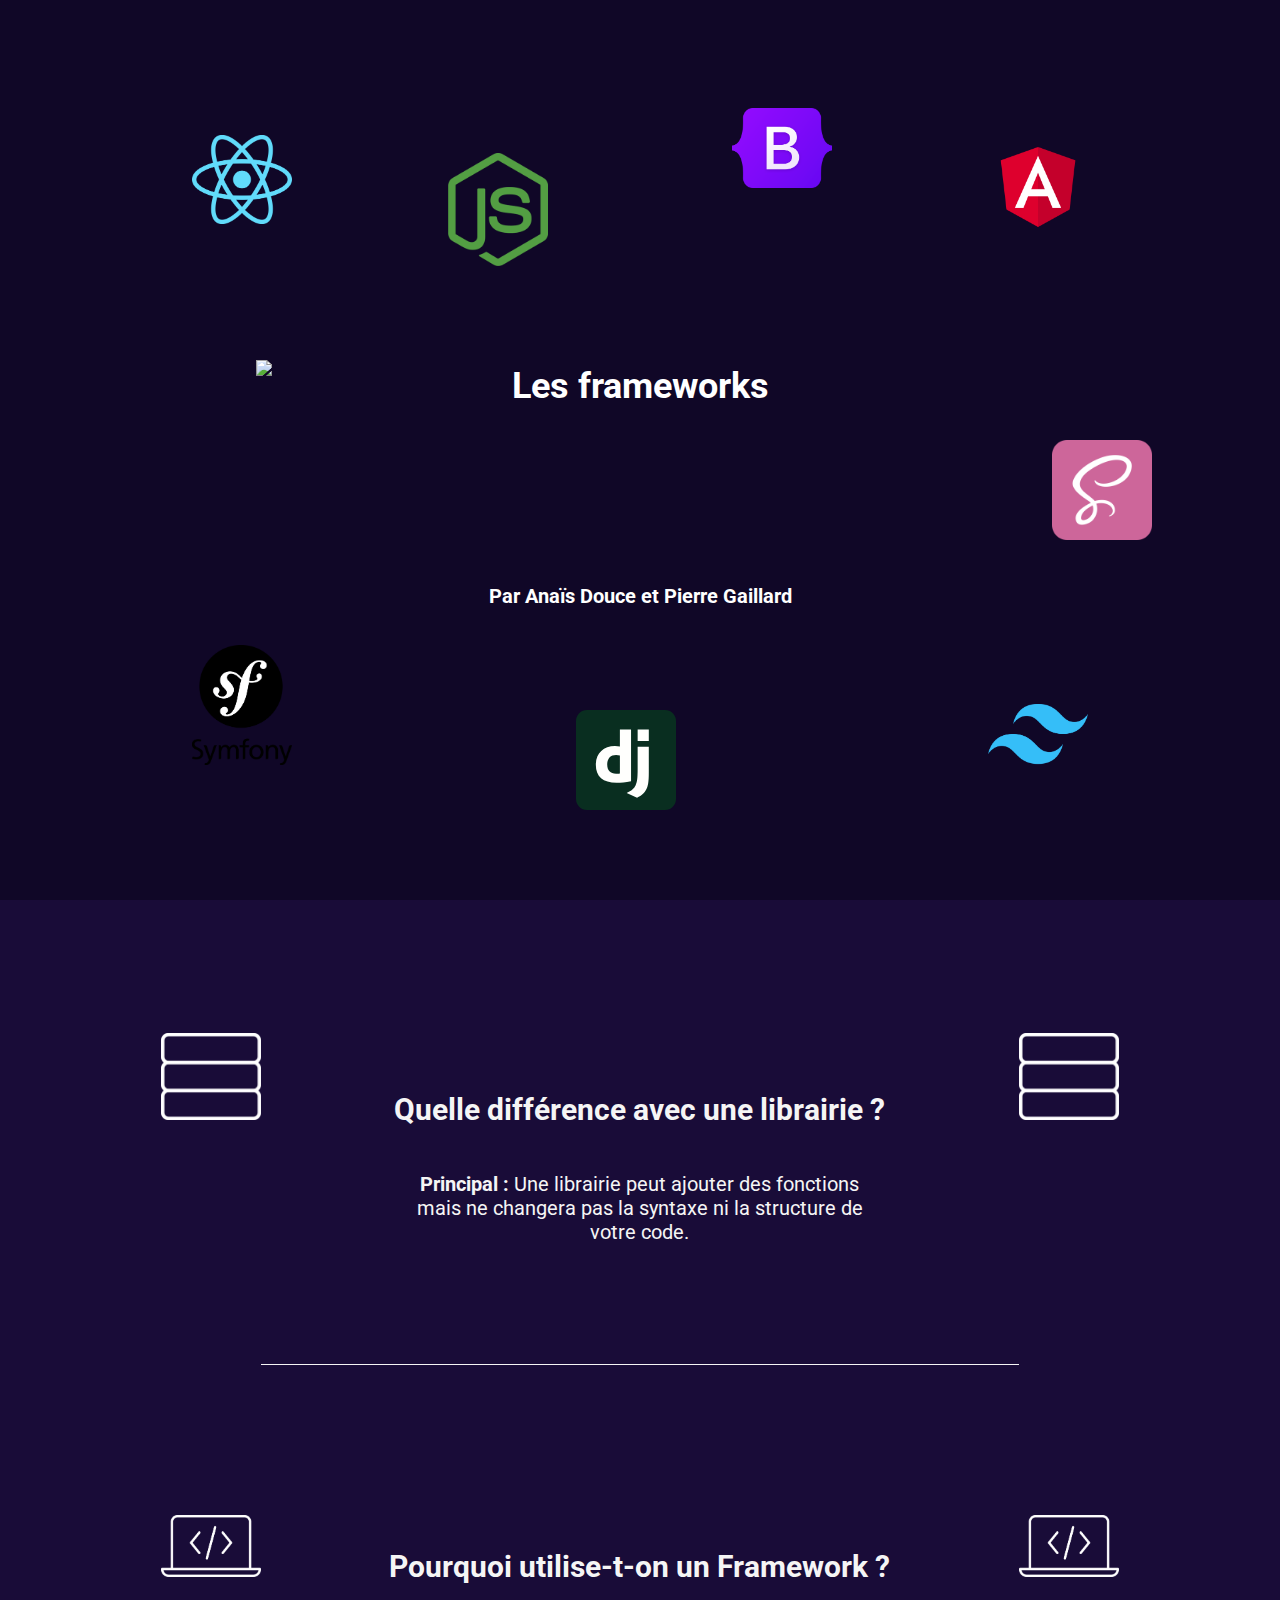
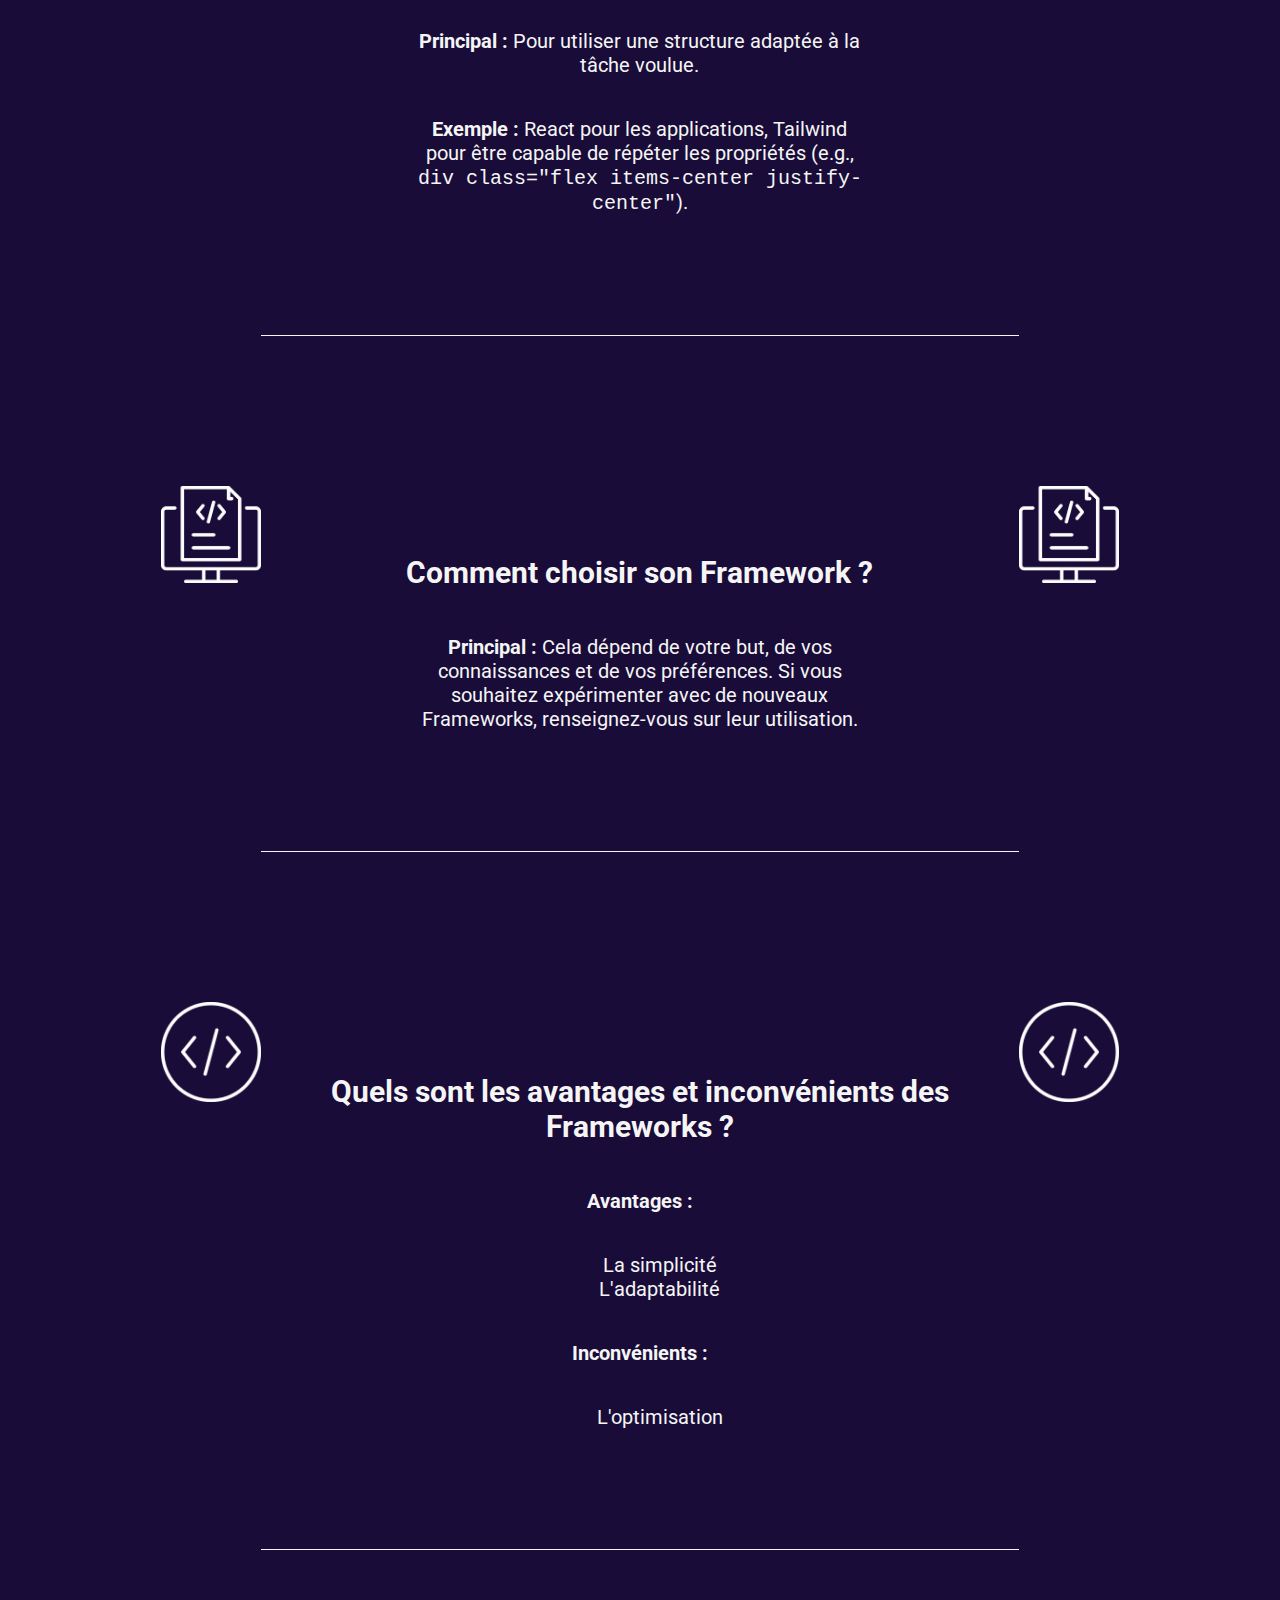
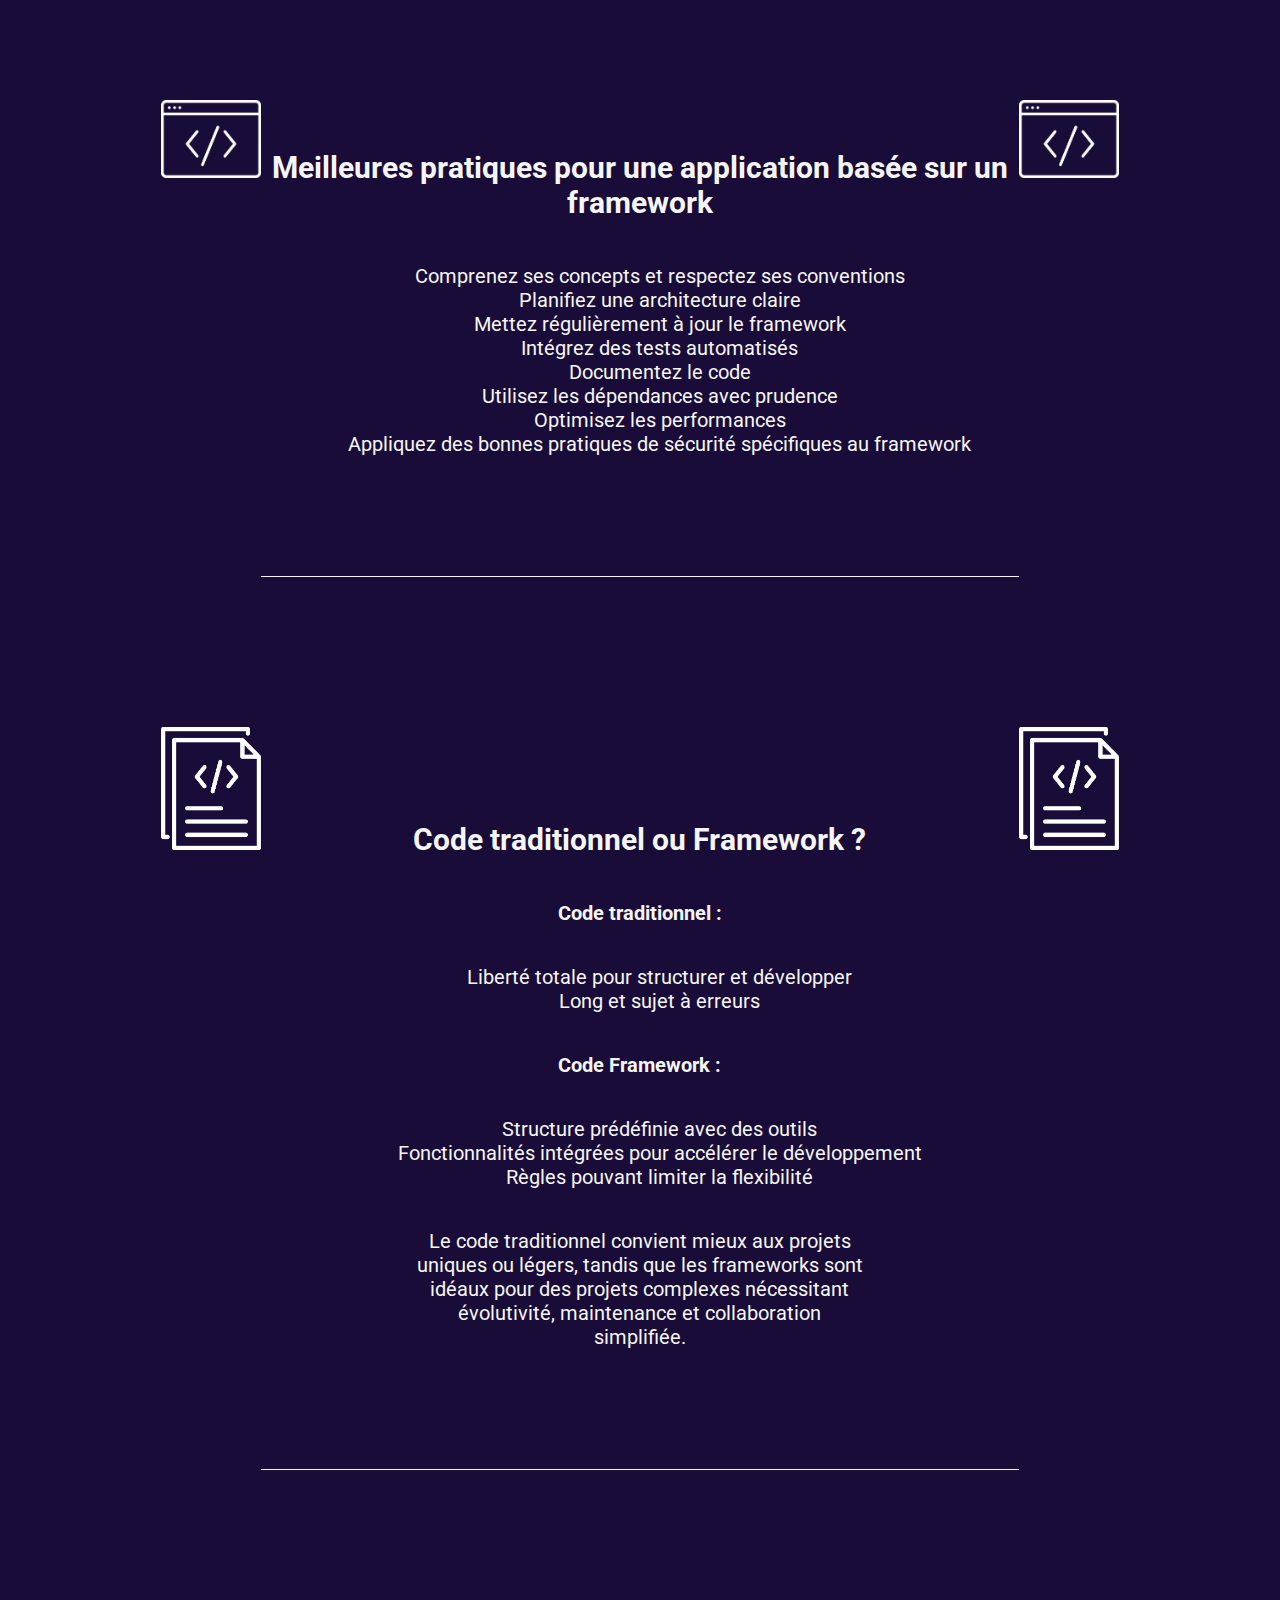
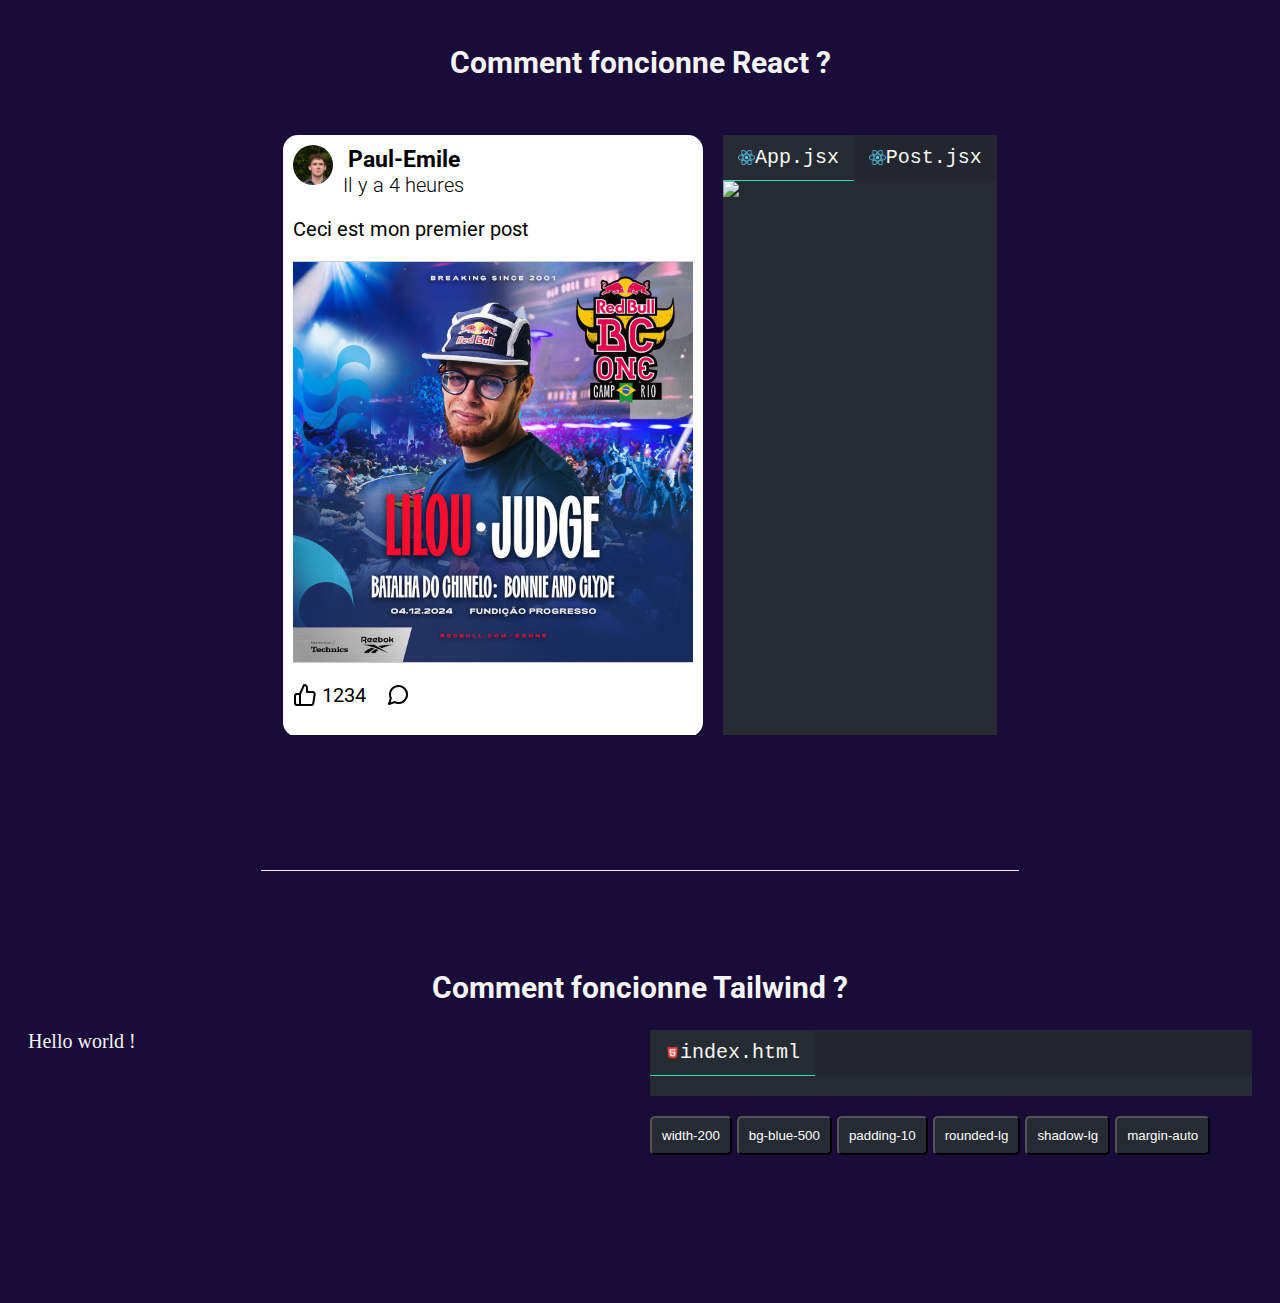
==== commit 0f4a4d35: "Frameworks-B2" ====
--- a/index.html
+++ b/index.html
@@ -1,139 +1,394 @@
 <!DOCTYPE html>
-<html>
-<!-- entête de la page -->
-
-<head>
-    <meta charset="utf-8" />
-    <link rel="stylesheet" href="style.css" />
-    <link rel="preconnect" href="https://fonts.googleapis.com" />
+<html lang="en">
+	<head>
+		<meta charset="UTF-8" />
+		<meta name="viewport" content="width=device-width, initial-scale=1.0" />
+		<title>Présentation de Framework de Leaning Lab</title>
+		<link rel="preconnect" href="https://fonts.googleapis.com" />
 		<link rel="preconnect" href="https://fonts.gstatic.com" crossorigin />
 		<link
 			href="https://fonts.googleapis.com/css2?family=Comfortaa:wght@300..700&family=Lilita+One&family=Roboto:ital,wght@0,100;0,300;0,400;0,500;0,700;0,900;1,100;1,300;1,400;1,500;1,700;1,900&display=swap"
 			rel="stylesheet"
 		/>
-</head>
-<!-- corps de la page -->
-
-<body>
-    <header>
-
-        <div id="logo-header">
-
-            <img class="logo" src="images/Logo.png" alt="Logo de Robbie Lens" title=”ceci est une infobulle” />
-
-        </div>
-
-        <div class="nav">
-            <nav>
-
-                <a href="index.html"> Accueil </a>
-                <a href="formulaire.html"> Création d'article </a>
-                <div class="acc-article"><a class="art" href="#"> Articles </a>
-                    <div class="menu">
-                        <a href="article.html"> ☆ 1</a>
-                        <a href="article2.html"> ☆ 2</a>
-                        <a href="article3.html"> ☆ 3</a>
-                    </div>
-                </div>
-
-
-
-            </nav>
-        </div>
-
-
-
-    </header>
-<br>
-    <h1> Noël Féerique : Idées pour une célébration inoubliable ! </h1> 
-    <div id="accueil">
-
-        <div class="sapin"><img class="sapin" src="images/Sapin de Noël.png" alt="Photo de sapin de noël décoré"
-                titre="Sapin de Noël décoré"> <br>
-            <br>
-            <p class="t-article"> <strong> Commande tes sapins dès maintenant ! </strong><br>
-                <br>
-                <br>
-                Explorez la magie intemporelle de Noël avec notre article captivant sur l'achat du sapin. Immergez-vous
-                dans l'atmosphère enchanteresse dès les premières lignes.  </p><br>
-            <p>Découvrez l'histoire séculaire du sapin,
-                commandez-le en ligne pour une expérience sans stress, personnalisez votre fête, et participez à notre
-                engagement écologique. Faites de votre Noël un événement mémorable.
-            </p>
-
-        </div>
-
-        <div class="gateaux"><img class="gateaux" src="images/Gâteaux de noël.png"
-                alt="Photo de gâteaux de noël décorés" titre="Gâteaux de Noël décorés"> <br>
-            <br>
-            <p class="t-article"></p><strong> En pane d'idée de cadeaux ? Ici, tu es au bon endroit ! </strong><br>
-            <br>
-            <br>
-            <p>Découvre une myriade d'idées cadeaux adaptées à tous les goûts et occasions dans cet article captivant
-                sur
-                la saison des cadeaux.  </p> <br>
-            <p>Des cadeaux personnalisés aux expériences inoubliables, en passant par la
-                technologie
-                innovante et les délices gourmands, explore des suggestions uniques pour rendre chaque présent spécial.
-                La
-                quête du cadeau parfait commence ici !</p>
-        </div>
-
-        <div class="cadeaux"><img class="cadeaux" src="images/Cadeaux de noël.png"
-                alt="Photo de cadeaux de noël emballés" titre="Cadeaux de Noël emballés"><br>
-            <br>
-            <p class="t-article"></p><strong> Recette grand mère, pour de bon gateau ! </strong><br>
-            <br>
-            <br>
-            <p>Explorez l'univers enchanteur des gâteaux à l'ancienne, fusionnant simplicité et passion pour créer des
-                desserts mémorables.  </p><br>
-            <p>Cette recette de grand-mère, détaillée et réconfortante, vous guide dans la
-                préparation
-                d'un gâteau délicieux. Des astuces personnalisées ajoutent une touche spéciale, transcendant la simple
-                cuisine pour évoquer le partage, la tradition et la chaleur. Un voyage culinaire qui transforme chaque
-                préparation en un doux souvenir. Bon appétit !</p>
-        </div>
-    </div>
-    <div class="stars">
-        <p> ☆☆☆☆☆☆☆☆☆☆☆☆☆☆☆☆☆☆☆☆☆☆☆☆☆☆☆☆☆☆☆☆☆☆☆☆☆☆☆☆☆☆☆☆☆☆☆☆☆☆☆☆☆☆☆☆☆</p>
-    </div>
-
-    <h2> Description du site </h2><br>
-    <br>
-    <p class="art-accueil">
-
-        Bienvenue sur notre site dédié à la magie de Noël ! Plongez dans l'esprit festif avec notre collection
-        d'articles spécialement conçus pour célébrer cette période enchantée de l'année. Explorez des idées de cadeaux
-        uniques, découvrez des recettes gourmandes pour des repas de fête inoubliables, et trouvez l'inspiration pour
-        décorer votre maison avec élégance. Que vous soyez à la recherche de traditions intemporelles, de bricolages
-        créatifs ou des dernières tendances en matière de décorations de Noël, notre site est votre destination
-        incontournable pour faire de cette saison un moment mémorable. Rejoignez-nous dans la joie et la chaleur de
-        Noël, et laissez-vous emporter par la magie de cette période unique !
-
-    </p>
-
-
-</body>
-<footer>
-    <div id="logo-header">
-
-        <img class="logo" src="/images/Logo.png" alt="Logo de Christmas" title=”ceci est une infobulle” />
-
-    </div>
-    <div class="réseaux"> 
-<div class="logo-linkedin">
-    <img class="logo" src="images/Logo LinkedIn.png" alt="Logo de LinkedIn" title=”ceci est une infobulle” />
-
-</div>
-<div class="url-linkedin">
-    <ul>
-<li><a href="linkedin.com/in/marine-dubois-eliot-823b7629b"> Marine DUBOIS-ELIOT </a></li></div>
-<br>
-<br>
-<li><a href="linkedin.com/in/anaïs-douce-daiko-b80373294">Anaïs DOUCE</a></li></div>
-</ul>
-</div>
-
-</footer>
-
-</html>+		<link rel="stylesheet" href="style.css" />
+		<link rel="stylesheet" href="pre-loader.css" />
+		<link rel="stylesheet" href="react.css" />
+		<link rel="stylesheet" href="vscode.css" />
+		<link rel="stylesheet" href="tailwind.css" />
+		<script src="pre-loader.js" defer></script>
+		<script src="react.js" defer></script>
+		<script src="tailwind.css" defer></script>
+	</head>
+	<body>
+		<header>
+			<nav>
+				<a href="#definition">Définition</a>
+				<a href="#difference">Quel différence avec une librairie ?</a>
+				<a href="#utilite">Quelle utilité ?</a>
+				<a href="#choix">Choisir son framework</a>
+				<a href="#avantages">Les avantages et inconvénients</a>
+				<a href="#pratiques">Les meilleures pratiques</a>
+				<a href="#traditionnel">Code traditionnel ?</a>
+			</nav>
+		</header>
+
+		<section id="definition">
+			<h1>Présentation sur les Frameworks</h1>
+			<div class="box">
+				<div class="icones">
+					<img src="images/icone_1.png" alt="Icône d'informatique" />
+				</div>
+				<div class="center items-center bordure millieu">
+					<h2>Qu'est-ce qu'un Framework ?</h2>
+					<p>
+						<b>Définition :</b> Un outil qui permet de changer sa
+						manière de coder en ajoutant des fonctions ou encore des
+						syntaxes propres à l'outil choisi. Celui-ci doit
+						correspondre au projet que vous menez.
+					</p>
+					<p><b>Exemple :</b> Three.js → 3D en code</p>
+				</div>
+				<div class="icones">
+					<img src="images/icone_1.png" alt="Icône d'informatique" />
+				</div>
+			</div>
+		</section>
+
+		<section id="difference">
+			<div class="box">
+				<div class="icones">
+					<img src="images/icone_2.png" alt="Icône d'informatique" />
+				</div>
+				<div class="center items-center bordure millieu">
+					<h2>Quelle différence avec une librairie ?</h2>
+					<p>
+						<b>Principal :</b> Une librairie peut ajouter des
+						fonctions mais ne changera pas la syntaxe ni la
+						structure de votre code.
+					</p>
+				</div>
+				<div class="icones">
+					<img src="images/icone_2.png" alt="Icône d'informatique" />
+				</div>
+			</div>
+		</section>
+
+		<section id="utilite">
+			<div class="box">
+				<div class="icones">
+					<img src="images/icone_3.png" alt="Icône d'informatique" />
+				</div>
+				<div class="center items-center bordure millieu">
+					<h2>Pourquoi utilise-t-on un Framework ?</h2>
+					<p>
+						<b>Principal :</b> Pour utiliser une structure adaptée à
+						la tâche voulue.
+					</p>
+					<p>
+						<b>Exemple :</b> React pour les applications, Tailwind
+						pour être capable de répéter les propriétés (e.g.,
+						<code>div class="flex items-center justify-center"</code
+						>).
+					</p>
+				</div>
+				<div class="icones">
+					<img src="images/icone_3.png" alt="Icône d'informatique" />
+				</div>
+			</div>
+		</section>
+
+		<section id="choix">
+			<div class="box">
+				<div class="icones">
+					<img src="images/icone_4.png" alt="Icône d'informatique" />
+				</div>
+				<div class="center items-center bordure millieu">
+					<h2>Comment choisir son Framework ?</h2>
+					<p>
+						<b>Principal :</b> Cela dépend de votre but, de vos
+						connaissances et de vos préférences. Si vous souhaitez
+						expérimenter avec de nouveaux Frameworks,
+						renseignez-vous sur leur utilisation.
+					</p>
+				</div>
+				<div class="icones">
+					<img src="images/icone_4.png" alt="Icône d'informatique" />
+				</div>
+			</div>
+		</section>
+
+		<section id="avantages">
+			<div class="box">
+				<div class="icones">
+					<img src="images/icone_1.png" alt="Icône d'informatique" />
+				</div>
+				<div class="center items-center bordure millieu">
+					<h2>
+						Quels sont les avantages et inconvénients des Frameworks
+						?
+					</h2>
+					<p><b>Avantages :</b></p>
+					<ul>
+						<li>La simplicité</li>
+						<li>L'adaptabilité</li>
+					</ul>
+					<p><b>Inconvénients :</b></p>
+					<ul>
+						<li>L'optimisation</li>
+					</ul>
+				</div>
+				<div class="icones">
+					<img src="images/icone_1.png" alt="Icône d'informatique" />
+				</div>
+			</div>
+		</section>
+
+		<section id="pratiques">
+			<div class="box">
+				<div class="icones">
+					<img src="images/icone_5.png" alt="Icône d'informatique" />
+				</div>
+				<div class="center items-center bordure millieu">
+					<h2>
+						Meilleures pratiques pour une application basée sur un
+						framework
+					</h2>
+					<ul>
+						<li>
+							Comprenez ses concepts et respectez ses conventions
+						</li>
+						<li>Planifiez une architecture claire</li>
+						<li>Mettez régulièrement à jour le framework</li>
+						<li>Intégrez des tests automatisés</li>
+						<li>Documentez le code</li>
+						<li>Utilisez les dépendances avec prudence</li>
+						<li>Optimisez les performances</li>
+						<li>
+							Appliquez des bonnes pratiques de sécurité
+							spécifiques au framework
+						</li>
+					</ul>
+				</div>
+				<div class="icones">
+					<img src="images/icone_5.png" alt="Icône d'informatique" />
+				</div>
+			</div>
+		</section>
+
+		<section id="traditionnel">
+			<div class="box">
+				<div class="icones">
+					<img src="images/icone_6.png" alt="Icône d'informatique" />
+				</div>
+				<div class="center items-center bordure millieu">
+					<h2>Code traditionnel ou Framework ?</h2>
+					<p><b>Code traditionnel :</b></p>
+					<ul>
+						<li>Liberté totale pour structurer et développer</li>
+						<li>Long et sujet à erreurs</li>
+					</ul>
+					<p><b>Code Framework :</b></p>
+					<ul>
+						<li>Structure prédéfinie avec des outils</li>
+						<li>
+							Fonctionnalités intégrées pour accélérer le
+							développement
+						</li>
+						<li>Règles pouvant limiter la flexibilité</li>
+					</ul>
+					<p>
+						Le code traditionnel convient mieux aux projets uniques
+						ou légers, tandis que les frameworks sont idéaux pour
+						des projets complexes nécessitant évolutivité,
+						maintenance et collaboration simplifiée.
+					</p>
+				</div>
+				<div class="icones">
+					<img src="images/icone_6.png" alt="Icône d'informatique" />
+				</div>
+			</div>
+		</section>
+
+		<section id="react">
+			<h2>Comment foncionne React ?</h2>
+			<div
+				class="center items-center bordure"
+				style="position: absolute; height: 100%; width: 60%; padding: 0"
+			></div>
+			<split class="split" style="height: 100%">
+				<div class="post-container">
+					<div class="post">
+						<div class="user">
+							<div class="user-img">
+								<img src="img/PE.jpg" />
+							</div>
+							<span>
+								<h3>Paul-Emile</h3>
+								<h4>Il y a 4 heures</h4>
+							</span>
+						</div>
+						<p>Ceci est mon premier post</p>
+						<img src="img/img1.jpg" class="post-img" />
+						<div class="icons">
+							<div>
+								<img src="./icons/like.svg" />
+								<p>1234</p>
+							</div>
+							<div>
+								<img src="./icons/messages.svg" />
+							</div>
+						</div>
+					</div>
+					<div class="post">
+						<div class="user">
+							<div class="user-img">
+								<img src="img/baptou.jpg" />
+							</div>
+							<span>
+								<h3>Baptou</h3>
+								<h4>hier à 12:04</h4>
+							</span>
+						</div>
+						<p>Ceci est un autre post inutile</p>
+						<img src="img/img2.jpg" class="post-img" />
+						<div class="icons">
+							<div>
+								<img src="./icons/like.svg" />
+								<p>1237890</p>
+							</div>
+							<div>
+								<img src="./icons/messages.svg" />
+							</div>
+						</div>
+					</div>
+				</div>
+				<div class="vscode">
+					<div class="vscode-header">
+						<div class="vscode-page selected" id="App.jsx_button">
+							<img src="icons/React.png" />
+							<span>App.jsx</span>
+						</div>
+						<div class="vscode-page" id="Post.jsx_button">
+							<img src="icons/React.png" />
+							<span>Post.jsx</span>
+						</div>
+					</div>
+					<div class="vscode-img">
+						<img
+							src="img/App.jsx.PNG"
+							id="App.jsx"
+							class="selected"
+						/>
+						<img src="img/Post.jsx.PNG" id="Post.jsx" />
+					</div>
+				</div>
+			</split>
+		</section>
+
+		<section id="Typescript">
+            <h2>Comment foncionne Tailwind ?</h2>
+			<div class="split">
+				<div class="box_preview">
+					<div id="typescript_preview">Hello world !</div>
+				</div>
+				<div>
+					<div class="vscode">
+						<div class="vscode-header">
+							<div
+								class="vscode-page selected"
+								id="index.html_button"
+							>
+								<img src="icons/html.png" />
+								<span>index.html</span>
+							</div>
+						</div>
+						<div class="vscode-content">
+							<pre></pre>
+						</div>
+					</div>
+					<div class="buttons">
+						<button
+							class="button"
+							onclick="toggleClass('width-200')"
+						>
+							width-200
+						</button>
+						<button
+							class="button"
+							onclick="toggleClass('bg-blue-500')"
+						>
+							bg-blue-500
+						</button>
+						<button
+							class="button"
+							onclick="toggleClass('padding-10')"
+						>
+							padding-10
+						</button>
+						<button
+							class="button"
+							onclick="toggleClass('rounded-lg')"
+						>
+							rounded-lg
+						</button>
+						<button
+							class="button"
+							onclick="toggleClass('shadow-lg')"
+						>
+							shadow-lg
+						</button>
+						<button
+							class="button"
+							onclick="toggleClass('margin-auto')"
+						>
+							margin-auto
+						</button>
+					</div>
+				</div>
+			</div>
+		</section>
+
+		<section id="pre-loader">
+			<h1>Les frameworks</h1>
+			<h4>Par Anaïs Douce et Pierre Gaillard</h4>
+			<div id="framework_background">
+				<img
+					src="icons/React.png"
+					style="width: 100px; top: 15%; left: 15%"
+				/>
+				<img
+					src="icons/angular.png"
+					style="width: 100px; top: 15%; right: 15%"
+				/>
+				<img
+					src="icons/tailwind.png"
+					style="width: 100px; bottom: 15%; right: 15%"
+				/>
+				<img
+					src="icons/Typescript.png"
+					style="width: 100px; top: 40%; left: 20%"
+				/>
+				<img
+					src="icons/bootstrap.png"
+					style="width: 100px; top: 12%; right: 35%"
+				/>
+				<img
+					src="icons/django.svg"
+					style="width: 100px; bottom: 10%; left: 45%"
+				/>
+				<img
+					src="icons/nodejs.png"
+					style="width: 100px; top: 17%; left: 35%"
+				/>
+				<img
+					src="icons/sass.png"
+					style="width: 100px; bottom: 40%; right: 10%"
+				/>
+				<img
+					src="icons/symfony.png"
+					style="width: 100px; bottom: 15%; left: 15%"
+				/>
+			</div>
+		</section>
+	</body>
+</html>
--- a/style.css
+++ b/style.css
@@ -1,472 +1,108 @@
-header {
-    background-color: darkred;
-    height: fit-content;
-    padding: 2%;
+body {
     text-align: center;
-    display: flex;
-    flex-wrap: nowrap;
-    justify-content: space-between;
-    align-items: center;
-    flex-direction: row;
-    text-align: center;
+    background-color: #190c38;
+    color: whitesmoke;
     font-size: 20px;
-    font-family: "Roboto", sans-serif;
-    font-weight: 400;
-    margin:0%;
-}
-
-header ul,
-header li {
-
-    list-style: none;
-    margin: 0%;
-    padding: 0%;
-}
-
-body {
-    margin: 0%
 }
 
 nav {
-    background-color: darkred;
-    height: fit-content;
-    text-align: center;
-    display: flex;
-    flex-wrap: nowrap;
-    justify-content: space-between;
-    align-items: center;
-    flex-direction: row;
-    text-align: center;
+padding-top: 50px;
+padding-bottom: 50px;
+}
+header {
+  border-bottom: whitesmoke solid 2px;
+}
+header a {
+  margin : 30px;
+  color: whitesmoke;
+  font-family: "Roboto", sans-serif;
+  font-weight: 400;
+  font-style: normal;
+  text-decoration: none;
 }
 
-div.nav {
-    width: 800px;
-    min-width: 400px;
-    margin-right: 25%;
+.center {
+    display: flex;
+    justify-content: space-evenly;
+    flex-direction: column;
+  }
+  
+  .items-center {
+    align-items: center;
+  }
+
+  p {
+    max-width: 60%;
+    font-family: "Roboto", sans-serif;
+  font-weight: 400;
+  font-style: normal;
+  }
+
+  h1, h2, h3, h4, h5, h6 {
+    font-family: "Roboto", sans-serif;
+  font-weight: 700;
+  font-style: normal;
+  }
+
+  h1 {
+    font-size: 1.8em;
+    margin-top: 100px;
+    margin-bottom: 150px;
+  }
+  ul {
+    font-family: "Roboto", sans-serif;
+  font-weight: 400;
+  font-style: normal;
+  list-style: none;
+  }
+  section {
+    margin-bottom: 150px;
+    width: 100%;
+  }
+
+  strong {
+    font-size: 1.2em;
+  }
+
+  .bordure {
+    border-bottom: 1px solid whitesmoke;
+    padding-bottom: 100px;
+
+  }
+
+  .millieu {
+    width: 60%;
+  }
+.icones img {
+  width:100px;
 }
-
-h4 {
-    font-size: 26px;
-    color: rgb(99, 0, 0);
-}
-
-img.logo {
-    height: 100px;
-    width: 100px;
-    object-fit: contain;
-    border-radius: 100px;
+.icones {
+  width:15;
+    animation: 6s infinite alternate Test;
+  
 }
 
 
-div.stars {
-    margin: 8%;
-    color: darkred;
-}
+.box {
+width: 100%;
+  display: flex;
+    flex-direction: row;
+justify-content: center;
+align-items: baseline;
 
-div.stars p {
-    margin: 5%;
-    color: darkred;
-}
-
-a {
-    text-align-last: center;
-    text-align: center;
-    color: white;
-    text-decoration: none;
-    font-weight: bold;
-    padding: 2%;
-    word-spacing: 5px;
-    font-family: "Roboto", sans-serif;
-}
-
-
-p,
-input,
-textarea,
-label,
-select {
-    text-align: center;
-    margin-left: 10%;
-    margin-right: 10%;
-    font-family: "Roboto", sans-serif;
-    font-weight: 400;
-}
-
-h1,
-h2,
-h3,
-h4,
-h5,
-h6 {
-    text-align: center;
-    margin-left: 10%;
-    margin-right: 10%;
-    font-family: "Roboto", sans-serif;
-    font-weight: 700;
-    font-style: normal;
-}
-
-h1 {
-    font-size: 1.8em;
-    margin-top: 100px;
-    margin-bottom: 150px;
-}
-
-ul {
-    font-family: "Roboto", sans-serif;
-    font-weight: 400;
-    font-style: normal;
-    list-style: none;
-}
-
-ul,
-li {
-    text-align: center;
-}
-.stars {
-    margin-top: 100px;
-}
-a:hover {
-    color: pink;
-    background-color: red;
-}
-
-div.banière {
-    justify-content: left;
-    margin-bottom: 2%;
-    height: 400px;
-    width: 1440px;
-    object-fit: contain;
-    margin-left: -14.6%;
 
 }
 
-img.sapin {
-    height: 500px;
-    width: 400px;
-    object-fit: contain;
-    margin: 0%;
-}
+@keyframes Test {
 
-img.gateaux {
-    height: 500px;
-    width: 400px;
-    object-fit: contain;
-    margin: 0%;
-}
-
-img.cadeaux {
-    height: 500px;
-    width: 400px;
-    object-fit: contain;
-    margin: 0%;
-}
-
-#accueil {
-    display: flex;
-    flex-direction: row;
-    flex-wrap: nowrap;
-    justify-content: space-around;
-    align-items: center;
-    height: 400px;
-    width: 1440px;
-    margin-bottom: 25%;
-    margin-left: 11%;
-    margin-top: 20%;
-}
-
-strong {
-    font-family: "Roboto", sans-serif;
-    font-weight: 600;
-    font-size: 24px;
-}
+  0% {
+    transform: scale(1);
+    opacity: 100%;
+  }
 
 
-p {
-    font-size: 24px;
-}
-
-div.sapin {
-    height: 900px;
-    width: 400px;
-    text-align: center;
-    line-height: 25px;
-    margin-bottom: 5%;
-}
-
-
-div.gateaux {
-    height: 900px;
-    width: 400px;
-    text-align: center;
-    line-height: 25px;
-    margin-bottom: 5%;
-}
-
-div.cadeaux {
-    height: 900px;
-    width: 400px;
-    text-align: center;
-    line-height: 25px;
-    margin-bottom: 5%;
-}
-
-p.art-accueil {
-    text-align: left;
-    line-height: 30px;
-    margin-bottom: 5%;
-}
-
-p.article {
-    line-height: 30px;
-    margin-bottom: 5%;
-    text-align: center;
-}
-
-div.art-cadeaux {
-    display: flex;
-    justify-content: center;
-    flex-wrap: nowrap;
-}
-
-div.art-sapins {
-    display: flex;
-    justify-content: center;
-    flex-wrap: nowrap;
-}
-
-div.art-gateaux {
-    display: flex;
-    justify-content: center;
-    flex-wrap: nowrap;
-}
-
-input,
-textarea {
-    background-color: darkred;
-    color: white;
-    font-weight: lighter;
-}
-
-div.menu {
-    visibility: hidden;
-    display: flex;
-    align-items: center;
-    justify-content: center;
-    flex-wrap: nowrap;
-    height: 100px;
-    width: 150px;
-    background-color: darkred;
-    color: white;
-}
-
-div.menu a {
-    word-spacing: 10%;
-    text-decoration: none;
-    color: white;
-    width: fit-content;
-    margin-top: 110px;
-    padding-left: 40%;
-    padding-right: 40%;
-    padding-top: 2%;
-    margin-right: -5%;
-}
-
-div.acc-article {
-    display: flex;
-    align-items: center;
-    justify-content: end;
-    flex-wrap: nowrap;
-}
-
-a.art {
-    text-align-last: center;
-    text-align: center;
-    color: white;
-    text-decoration: none;
-    font-weight: bold;
-    padding-left: 20%;
-    padding-right: 20%;
-    padding-top: 11%;
-    padding-bottom: 11%;
-    word-spacing: 5px;
-    
-}
-
-div.acc-article:hover {
-    div.menu {
-        visibility: visible;
-    }
-}
-
-div.form {
-    width: 100%;
-    height: 100%;
-    display: flex;
-    flex-direction: row;
-    flex-wrap: wrap;
-    justify-content: space-evenly;
-    align-items: center;
-}
-
-div.aut-nom {
-    margin: 2%;
-    height: 150px;
-    width: 400px;
-}
-
-div.art-nom {
-    margin: 2%;
-    height: 150px;
-    width: 400px;
-}
-
-div.category {
-    height: 70px;
-    width: 600px;
-}
-
-div.art-txt {
-    margin-top: 6%;
-    height: 350px;
-    width: 600px;
-
-    textarea {
-        border-radius: 20px;
-    }
-}
-
-div.art-url {
-    margin-top: 10%;
-    margin-bottom: 12%;
-    margin-left: 4%;
-    height: 50px;
-    width: 400px;
-}
-
-div.art-img {
-    margin-top: 4%;
-    margin-bottom: 8%;
-    height: 70px;
-    width: 600px;
-}
-
-input {
-    font-family: "Bluesky";
-    font-weight: lighter;
-    text-align: center;
-    color: white;
-    height: 50px;
-    width: 400px;
-    border-radius: 20px;
-    font-size: 16px;
-}
-
-div.art-img input {
-    padding-top: 2%;
-    text-align: center;
-    height: 35px;
-    width: 170px;
-    background-color: rgb(207, 0, 0);
-}
-
-div.art-txt textarea {
-    margin-top: 3%;
-    height: 300px;
-    width: 600px;
-}
-
-div.art-submit {
-    text-align: center;
-    margin-bottom: 20%;
-}
-
-.form select,
-.form option {
-    background-color: darkred;
-    color: white;
-    height: 50px;
-    width: 160px;
-    border-radius: 20px;
-    font-size: 16px;
-}
-
-input:hover,
-textarea:hover,
-select:hover {
-    border: 2px solid red;
-    box-shadow: 0 0 20px red;
-    font-size: 20px;
-}
-
-div.art-img input:hover {
-    border: 2px solid orangered;
-    box-shadow: 0 0 20px orangered;
-}
-
-div.art-submit input:hover {
-    font-size: 26px;
-    border: 2px solid orangered;
-    box-shadow: 0 0 20px orangered;
-}
-
-label {
-    font-size: 18px;
-}
-
-
-.connexe a {
-    color: darkred;
-    text-align: center;
-    text-decoration: none;
-    padding: 0%;
-    font-size: 20px;
-}
-
-.connexe a:hover {
-    background-color: transparent;
-    color: red;
-    font-size: 24px;
-}
-
-.connexe a:visited {
-    background-color: transparent;
-    color: rgb(94, 0, 0);
-}
-
-.connexe {
-    text-align: center;
-    margin-bottom: 10%;
-}
-
-footer {
-    display: flex;
-    flex-wrap: nowrap;
-    justify-content: space-between;
-    background-color: darkred;
-    height: 50%;
-    width: 100%;
-    text-align: center;
-}
-
-footer a:hover {
-    background-color: transparent;
-    color: white;
-    font-size: 24px;
-}
-
-div.url-linkedin {
-    text-align: center;
-    height: 50px;
-    width: 200px;
-    margin-right: 20%;
-}
-
-div.logo-linkedin {
-    scale: 50%;
-}
-
-strong {
-    font-weight: 550;
-    font-size: 28px;
-}
+  100%{
+    transform: scale(1.3);
+    opacity: 40%;
+  }
+}--- a/pre-loader.css
+++ b/pre-loader.css
@@ -0,0 +1,44 @@
+#pre-loader {
+    position: fixed;
+    top: 0;
+    left: 0;
+    width: 100vw;
+    height: 100vh;
+    background-color: #100727;
+    z-index: 1000;
+    display: flex;
+    justify-content: center;
+    align-items: center;
+
+    display: flex;
+    flex-direction: column;
+    color : white;
+    font-family: consola;
+}
+
+#pre-loader.hidden {
+    animation: hidePreloader 1s forwards;
+}
+
+@keyframes hidePreloader {
+    0% {
+        transform: translateX(0);
+    }
+    100% {
+        transform: translateX(100vw);
+        display: none;
+    }
+}
+
+#pre-loader #framework_background {
+    position: absolute;
+    width: 100vw;
+    height: 100vh;
+    left: 0;
+    top: 0;
+}
+
+#pre-loader #framework_background img {
+    aspect-ratio: auto;
+    position: absolute;
+}--- a/react.css
+++ b/react.css
@@ -0,0 +1,118 @@
+.split {
+    display: flex;
+    flex-direction: row;
+    justify-content: space-evenly;
+    align-items: flex-start;
+    max-width: 1400px;
+    margin: auto;
+    padding: 0px 20px;
+    gap: 20px;
+}
+
+.split > * {
+    flex: 1;
+}
+
+img {
+    max-width: 100%;
+    max-height: 100%;
+    aspect-ratio: auto;
+    display: block;
+    margin: 0;
+    padding: 0;
+}
+
+#react {
+    height: 850px;
+    margin: auto;
+    display: flex;
+    flex-direction: column;
+    justify-content: center;
+    align-items: center;
+    gap: 30px;
+    position: relative;
+    margin-bottom: 100px;
+
+    
+    p {
+        width: 100%;
+        max-width: 100%;
+        text-align: left;
+    }
+    
+    .split > * {
+        flex: unset;
+        height: 600px;
+    }
+    
+    .post-container {
+        display: flex;
+        flex-direction: column;
+        gap: 20px;
+        max-height: 100%;
+        overflow: scroll;
+    }
+    
+    .post {
+        color: #000;
+        width: 400px;
+        max-width: 400px;
+        padding: 10px;
+        margin: auto;
+        background-color: #fff;
+        border-radius: 15px;
+    }
+
+    .user {
+        display: flex;
+        justify-content: left;
+        align-items: stretch;
+    }
+
+    .user .user-img {
+        width: 40px;
+        height: 40px;
+        overflow: hidden;
+        display: flex;
+        justify-content: center;
+        border-radius: 1000000px;
+    }
+
+    .user .user-img img {
+        height: 100%;
+        max-width: unset;
+    }
+
+    .user span {
+        display: flex;
+        flex-direction: column;
+        justify-content: space-between;
+        margin-left: 10px;
+    }
+
+    .user h3, .user h4 {
+        margin: 0;
+    }
+
+    .user h4 {
+        font-weight: 300;
+    }
+
+    .post-img {
+        border-top: #cccccc 1px solid;
+        border-bottom: #cccccc 1px solid;
+    }
+
+    .icons {
+        display: flex;
+        flex-direction: row;
+        gap: 20px;
+    }
+
+    .icons > div {
+        display: flex;
+        flex-direction: row;
+        gap: 5px;
+        align-items: center;
+    }
+}--- a/vscode.css
+++ b/vscode.css
@@ -0,0 +1,58 @@
+:root {
+    --vscode_background: #262a33;
+    --vscode_background_header: #23262e;
+    --vscode_background_header_selected: #262a33;
+    --vscode_border_selected: #00e8c6;
+    --vscode_text: #f8f8f2;
+    --vscode_text2: #b8b8b8;
+    --vscode_font: "Fira Code", monospace;
+}
+
+.vscode {
+    background-color: var(--vscode_background);
+    color: var(--vscode_text);
+    font-family: var(--vscode_font);
+    height: 100%;
+    user-select: none;
+    
+    .vscode-header {
+        background-color: var(--vscode_background_header);
+        display: flex;
+        flex-direction: row;
+        justify-content: start;
+    }
+    
+    .vscode-page {
+        display: flex;
+        flex-direction: row;
+        justify-content: center;
+        align-items: center;
+        padding: 15px;
+        height: 15px;
+        border-bottom: var(--vscode_background_header) 1px solid;
+        cursor: pointer;
+    }
+    
+    .vscode-page.selected {
+        background-color: var(--vscode_background_header_selected);
+        border-bottom-color: var(--vscode_border_selected);
+    }
+    
+    .vscode-page > span {
+        font-size: 100%X;
+    }
+    
+    .vscode-img > img {
+        display: none;
+    }
+    
+    .vscode-img > img.selected {
+        display: block;
+    }
+
+    .vscode-content {
+        overflow: scroll;
+        height: 100%;
+        user-select: text;
+    }
+}
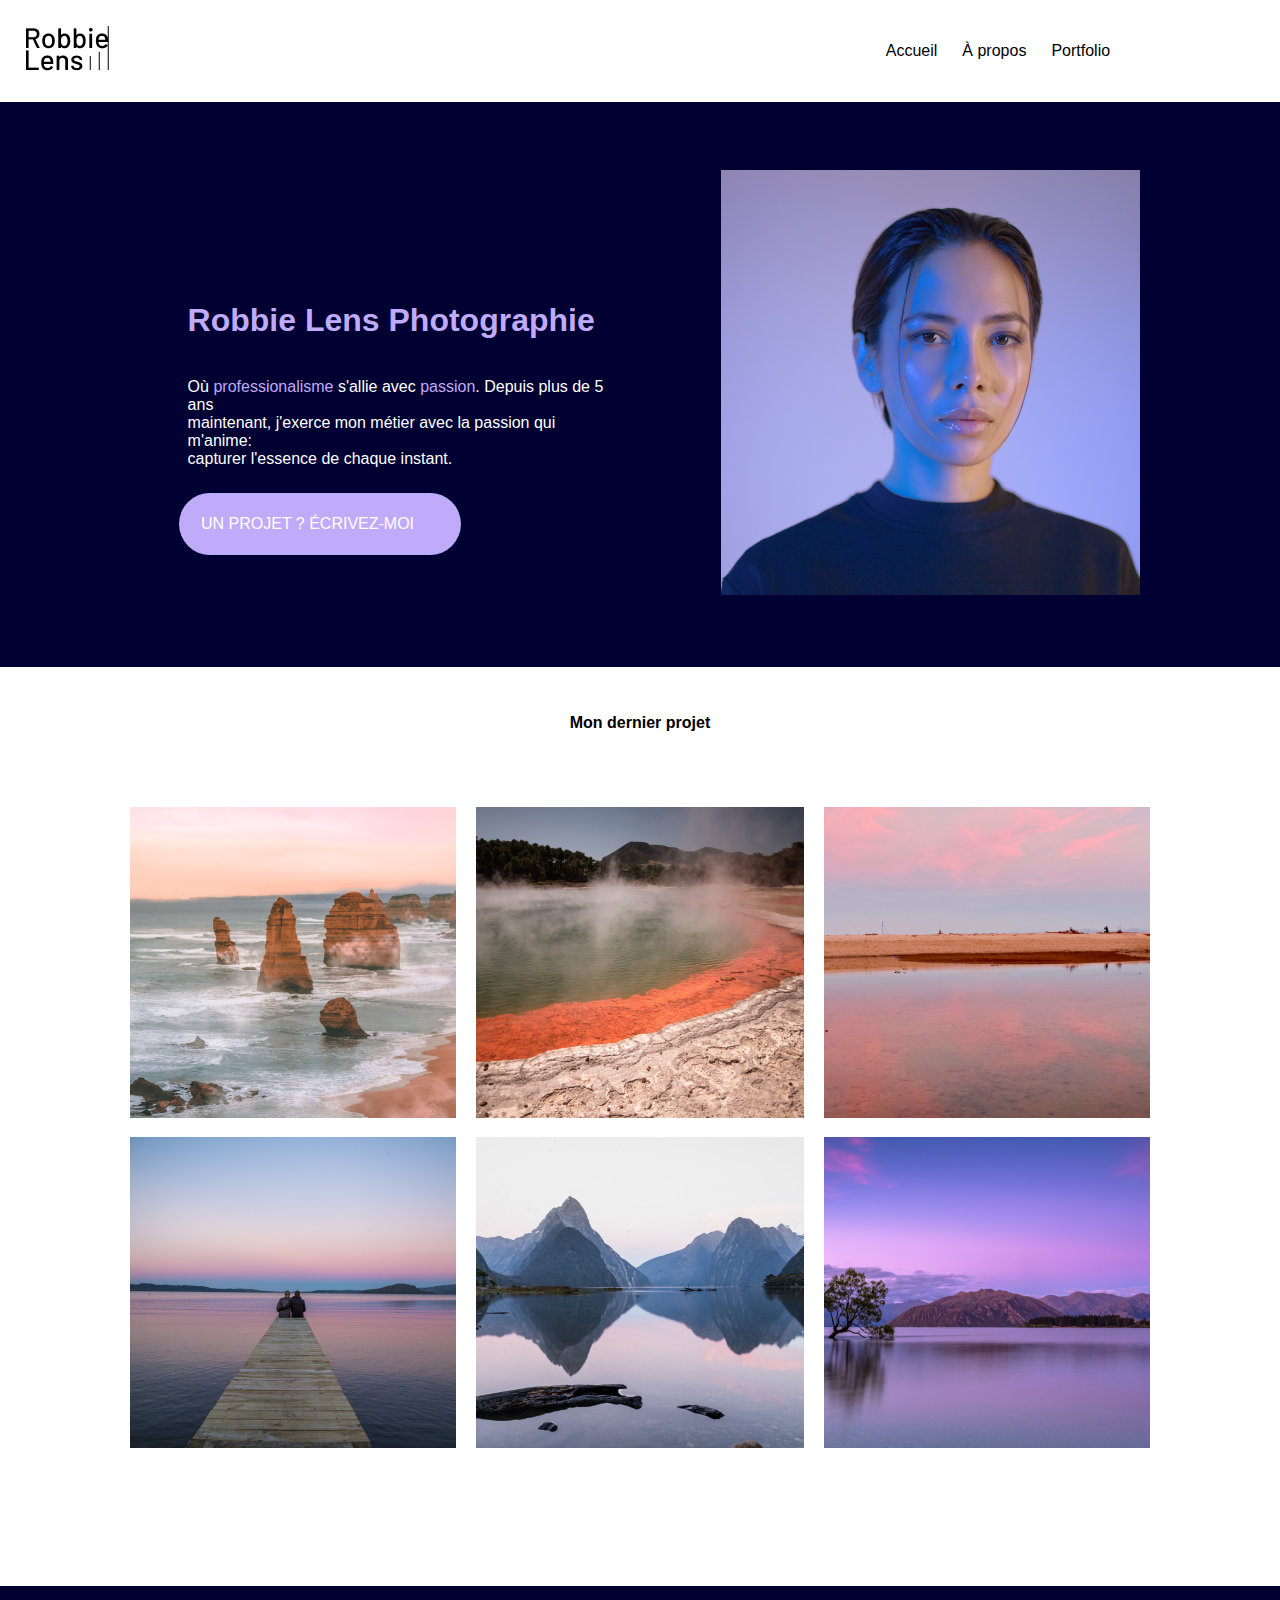
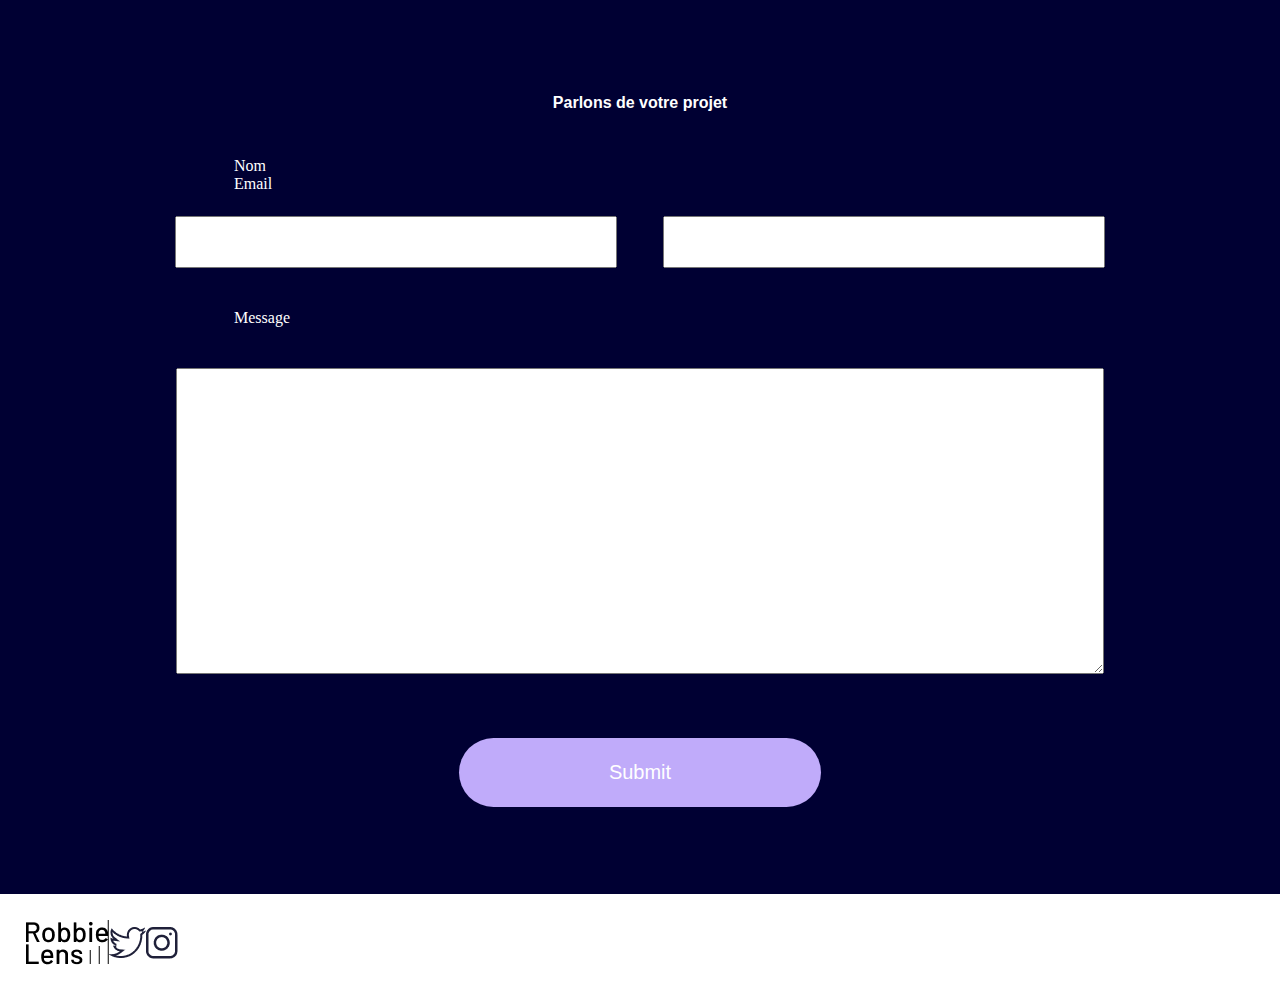
==== commit 7e7f67e4: "Maquette" ====
--- a/index.html
+++ b/index.html
@@ -1,394 +1,114 @@
 <!DOCTYPE html>
-<html lang="en">
-	<head>
-		<meta charset="UTF-8" />
-		<meta name="viewport" content="width=device-width, initial-scale=1.0" />
-		<title>Présentation de Framework de Leaning Lab</title>
-		<link rel="preconnect" href="https://fonts.googleapis.com" />
-		<link rel="preconnect" href="https://fonts.gstatic.com" crossorigin />
-		<link
-			href="https://fonts.googleapis.com/css2?family=Comfortaa:wght@300..700&family=Lilita+One&family=Roboto:ital,wght@0,100;0,300;0,400;0,500;0,700;0,900;1,100;1,300;1,400;1,500;1,700;1,900&display=swap"
-			rel="stylesheet"
-		/>
-		<link rel="stylesheet" href="style.css" />
-		<link rel="stylesheet" href="pre-loader.css" />
-		<link rel="stylesheet" href="react.css" />
-		<link rel="stylesheet" href="vscode.css" />
-		<link rel="stylesheet" href="tailwind.css" />
-		<script src="pre-loader.js" defer></script>
-		<script src="react.js" defer></script>
-		<script src="tailwind.css" defer></script>
-	</head>
-	<body>
-		<header>
-			<nav>
-				<a href="#definition">Définition</a>
-				<a href="#difference">Quel différence avec une librairie ?</a>
-				<a href="#utilite">Quelle utilité ?</a>
-				<a href="#choix">Choisir son framework</a>
-				<a href="#avantages">Les avantages et inconvénients</a>
-				<a href="#pratiques">Les meilleures pratiques</a>
-				<a href="#traditionnel">Code traditionnel ?</a>
-			</nav>
-		</header>
+<html>
+<!-- entête de la page -->
 
-		<section id="definition">
-			<h1>Présentation sur les Frameworks</h1>
-			<div class="box">
-				<div class="icones">
-					<img src="images/icone_1.png" alt="Icône d'informatique" />
-				</div>
-				<div class="center items-center bordure millieu">
-					<h2>Qu'est-ce qu'un Framework ?</h2>
-					<p>
-						<b>Définition :</b> Un outil qui permet de changer sa
-						manière de coder en ajoutant des fonctions ou encore des
-						syntaxes propres à l'outil choisi. Celui-ci doit
-						correspondre au projet que vous menez.
-					</p>
-					<p><b>Exemple :</b> Three.js → 3D en code</p>
-				</div>
-				<div class="icones">
-					<img src="images/icone_1.png" alt="Icône d'informatique" />
-				</div>
-			</div>
-		</section>
+<head>
+    <link rel="stylesheet" href="style.css" />
+    <meta charset="utf-8" />
+</head>
+<!-- corps de la page -->
 
-		<section id="difference">
-			<div class="box">
-				<div class="icones">
-					<img src="images/icone_2.png" alt="Icône d'informatique" />
-				</div>
-				<div class="center items-center bordure millieu">
-					<h2>Quelle différence avec une librairie ?</h2>
-					<p>
-						<b>Principal :</b> Une librairie peut ajouter des
-						fonctions mais ne changera pas la syntaxe ni la
-						structure de votre code.
-					</p>
-				</div>
-				<div class="icones">
-					<img src="images/icone_2.png" alt="Icône d'informatique" />
-				</div>
-			</div>
-		</section>
+<body>
+    <header>
 
-		<section id="utilite">
-			<div class="box">
-				<div class="icones">
-					<img src="images/icone_3.png" alt="Icône d'informatique" />
-				</div>
-				<div class="center items-center bordure millieu">
-					<h2>Pourquoi utilise-t-on un Framework ?</h2>
-					<p>
-						<b>Principal :</b> Pour utiliser une structure adaptée à
-						la tâche voulue.
-					</p>
-					<p>
-						<b>Exemple :</b> React pour les applications, Tailwind
-						pour être capable de répéter les propriétés (e.g.,
-						<code>div class="flex items-center justify-center"</code
-						>).
-					</p>
-				</div>
-				<div class="icones">
-					<img src="images/icone_3.png" alt="Icône d'informatique" />
-				</div>
-			</div>
-		</section>
+        <div id="logo-header">
 
-		<section id="choix">
-			<div class="box">
-				<div class="icones">
-					<img src="images/icone_4.png" alt="Icône d'informatique" />
-				</div>
-				<div class="center items-center bordure millieu">
-					<h2>Comment choisir son Framework ?</h2>
-					<p>
-						<b>Principal :</b> Cela dépend de votre but, de vos
-						connaissances et de vos préférences. Si vous souhaitez
-						expérimenter avec de nouveaux Frameworks,
-						renseignez-vous sur leur utilisation.
-					</p>
-				</div>
-				<div class="icones">
-					<img src="images/icone_4.png" alt="Icône d'informatique" />
-				</div>
-			</div>
-		</section>
+            <img src="images/logo.png" alt="Logo de Robbie Lens" title=”ceci est une infobulle” />
 
-		<section id="avantages">
-			<div class="box">
-				<div class="icones">
-					<img src="images/icone_1.png" alt="Icône d'informatique" />
-				</div>
-				<div class="center items-center bordure millieu">
-					<h2>
-						Quels sont les avantages et inconvénients des Frameworks
-						?
-					</h2>
-					<p><b>Avantages :</b></p>
-					<ul>
-						<li>La simplicité</li>
-						<li>L'adaptabilité</li>
-					</ul>
-					<p><b>Inconvénients :</b></p>
-					<ul>
-						<li>L'optimisation</li>
-					</ul>
-				</div>
-				<div class="icones">
-					<img src="images/icone_1.png" alt="Icône d'informatique" />
-				</div>
-			</div>
-		</section>
+        </div>
 
-		<section id="pratiques">
-			<div class="box">
-				<div class="icones">
-					<img src="images/icone_5.png" alt="Icône d'informatique" />
-				</div>
-				<div class="center items-center bordure millieu">
-					<h2>
-						Meilleures pratiques pour une application basée sur un
-						framework
-					</h2>
-					<ul>
-						<li>
-							Comprenez ses concepts et respectez ses conventions
-						</li>
-						<li>Planifiez une architecture claire</li>
-						<li>Mettez régulièrement à jour le framework</li>
-						<li>Intégrez des tests automatisés</li>
-						<li>Documentez le code</li>
-						<li>Utilisez les dépendances avec prudence</li>
-						<li>Optimisez les performances</li>
-						<li>
-							Appliquez des bonnes pratiques de sécurité
-							spécifiques au framework
-						</li>
-					</ul>
-				</div>
-				<div class="icones">
-					<img src="images/icone_5.png" alt="Icône d'informatique" />
-				</div>
-			</div>
-		</section>
+        <nav>
+            <ul id="menu">
+                <li><a href="index.html"> Accueil </a> </li>
+                <li><a href="a-propos.html"> À propos </a></li>
+                <li><a href="portfolio.html"> Portfolio </a></li>
+            </ul>
+        </nav>
 
-		<section id="traditionnel">
-			<div class="box">
-				<div class="icones">
-					<img src="images/icone_6.png" alt="Icône d'informatique" />
-				</div>
-				<div class="center items-center bordure millieu">
-					<h2>Code traditionnel ou Framework ?</h2>
-					<p><b>Code traditionnel :</b></p>
-					<ul>
-						<li>Liberté totale pour structurer et développer</li>
-						<li>Long et sujet à erreurs</li>
-					</ul>
-					<p><b>Code Framework :</b></p>
-					<ul>
-						<li>Structure prédéfinie avec des outils</li>
-						<li>
-							Fonctionnalités intégrées pour accélérer le
-							développement
-						</li>
-						<li>Règles pouvant limiter la flexibilité</li>
-					</ul>
-					<p>
-						Le code traditionnel convient mieux aux projets uniques
-						ou légers, tandis que les frameworks sont idéaux pour
-						des projets complexes nécessitant évolutivité,
-						maintenance et collaboration simplifiée.
-					</p>
-				</div>
-				<div class="icones">
-					<img src="images/icone_6.png" alt="Icône d'informatique" />
-				</div>
-			</div>
-		</section>
+    </header>
 
-		<section id="react">
-			<h2>Comment foncionne React ?</h2>
-			<div
-				class="center items-center bordure"
-				style="position: absolute; height: 100%; width: 60%; padding: 0"
-			></div>
-			<split class="split" style="height: 100%">
-				<div class="post-container">
-					<div class="post">
-						<div class="user">
-							<div class="user-img">
-								<img src="img/PE.jpg" />
-							</div>
-							<span>
-								<h3>Paul-Emile</h3>
-								<h4>Il y a 4 heures</h4>
-							</span>
-						</div>
-						<p>Ceci est mon premier post</p>
-						<img src="img/img1.jpg" class="post-img" />
-						<div class="icons">
-							<div>
-								<img src="./icons/like.svg" />
-								<p>1234</p>
-							</div>
-							<div>
-								<img src="./icons/messages.svg" />
-							</div>
-						</div>
-					</div>
-					<div class="post">
-						<div class="user">
-							<div class="user-img">
-								<img src="img/baptou.jpg" />
-							</div>
-							<span>
-								<h3>Baptou</h3>
-								<h4>hier à 12:04</h4>
-							</span>
-						</div>
-						<p>Ceci est un autre post inutile</p>
-						<img src="img/img2.jpg" class="post-img" />
-						<div class="icons">
-							<div>
-								<img src="./icons/like.svg" />
-								<p>1237890</p>
-							</div>
-							<div>
-								<img src="./icons/messages.svg" />
-							</div>
-						</div>
-					</div>
-				</div>
-				<div class="vscode">
-					<div class="vscode-header">
-						<div class="vscode-page selected" id="App.jsx_button">
-							<img src="icons/React.png" />
-							<span>App.jsx</span>
-						</div>
-						<div class="vscode-page" id="Post.jsx_button">
-							<img src="icons/React.png" />
-							<span>Post.jsx</span>
-						</div>
-					</div>
-					<div class="vscode-img">
-						<img
-							src="img/App.jsx.PNG"
-							id="App.jsx"
-							class="selected"
-						/>
-						<img src="img/Post.jsx.PNG" id="Post.jsx" />
-					</div>
-				</div>
-			</split>
-		</section>
+    <div id="hero">
 
-		<section id="Typescript">
-            <h2>Comment foncionne Tailwind ?</h2>
-			<div class="split">
-				<div class="box_preview">
-					<div id="typescript_preview">Hello world !</div>
-				</div>
-				<div>
-					<div class="vscode">
-						<div class="vscode-header">
-							<div
-								class="vscode-page selected"
-								id="index.html_button"
-							>
-								<img src="icons/html.png" />
-								<span>index.html</span>
-							</div>
-						</div>
-						<div class="vscode-content">
-							<pre></pre>
-						</div>
-					</div>
-					<div class="buttons">
-						<button
-							class="button"
-							onclick="toggleClass('width-200')"
-						>
-							width-200
-						</button>
-						<button
-							class="button"
-							onclick="toggleClass('bg-blue-500')"
-						>
-							bg-blue-500
-						</button>
-						<button
-							class="button"
-							onclick="toggleClass('padding-10')"
-						>
-							padding-10
-						</button>
-						<button
-							class="button"
-							onclick="toggleClass('rounded-lg')"
-						>
-							rounded-lg
-						</button>
-						<button
-							class="button"
-							onclick="toggleClass('shadow-lg')"
-						>
-							shadow-lg
-						</button>
-						<button
-							class="button"
-							onclick="toggleClass('margin-auto')"
-						>
-							margin-auto
-						</button>
-					</div>
-				</div>
-			</div>
-		</section>
+        <div id="texte">
+            <h1><em> Robbie Lens Photographie </em></h1>
 
-		<section id="pre-loader">
-			<h1>Les frameworks</h1>
-			<h4>Par Anaïs Douce et Pierre Gaillard</h4>
-			<div id="framework_background">
-				<img
-					src="icons/React.png"
-					style="width: 100px; top: 15%; left: 15%"
-				/>
-				<img
-					src="icons/angular.png"
-					style="width: 100px; top: 15%; right: 15%"
-				/>
-				<img
-					src="icons/tailwind.png"
-					style="width: 100px; bottom: 15%; right: 15%"
-				/>
-				<img
-					src="icons/Typescript.png"
-					style="width: 100px; top: 40%; left: 20%"
-				/>
-				<img
-					src="icons/bootstrap.png"
-					style="width: 100px; top: 12%; right: 35%"
-				/>
-				<img
-					src="icons/django.svg"
-					style="width: 100px; bottom: 10%; left: 45%"
-				/>
-				<img
-					src="icons/nodejs.png"
-					style="width: 100px; top: 17%; left: 35%"
-				/>
-				<img
-					src="icons/sass.png"
-					style="width: 100px; bottom: 40%; right: 10%"
-				/>
-				<img
-					src="icons/symfony.png"
-					style="width: 100px; bottom: 15%; left: 15%"
-				/>
-			</div>
-		</section>
-	</body>
-</html>
+            <p> Où <em>professionalisme</em> s'allie avec <em>passion</em>. Depuis plus de 5 ans <br>
+                maintenant, j'exerce mon métier avec la passion qui m'anime: <br>
+                capturer l'essence de chaque instant.</p>
+
+            <div class="button"><a href="#mon_ancre"> UN PROJET ? ÉCRIVEZ-MOI </a></div>
+        </div>
+
+        <div id="img-hero">
+            <img src="images/robbie-lens.png" alt="Photo de Robbie Lens" title=”ceci est une infobulle” />
+        </div>
+
+    </div>
+
+    <h4> Mon dernier projet </h4> <br>
+
+    <div id="projet">
+        <br>
+
+        <div id="img-row1"><img src="images/accueil/element-1.png" alt="Photo d'un rivage" title=”ceci est une
+                infobulle” />
+
+            <img src="images/accueil/element-2.png" alt="Photo d'un lac" title=”ceci est une infobulle” />
+
+            <img src="images/accueil/element-3.png" alt="Photo d'un lac" title=”ceci est une infobulle” />
+        </div>
+
+        <div id="img-row2"><img src="images/accueil/element-4.png" alt="Photo d'un ponton avec un couple et un lac"
+                title=”ceci est une infobulle” />
+
+            <img src="images/accueil/element-5.png" alt="Photo de glaciers" title=”ceci est une infobulle” />
+
+            <img src="images/accueil/element-6.png" alt="Photo d'un lac avec des montagnes et un arbre en fond"
+                title=”ceci est une infobulle” />
+        </div>
+
+    </div>
+
+    <div id="formulaire">
+        <h4 id="mon_ancre"> Parlons de votre projet</h4>
+        <form method="get" action="result.html">
+            <label class="row1" for="nom">Nom </label> <label class="row1" for="nom">Email </label>
+            <div id="form-row1"> 
+                    <input type="text" name="nom" id="nom" />
+                    <input type="email" name="email" id="email" /> </div><br>
+            
+                
+                    <label for="message"> Message  </label><br>
+                <br>
+                <div id="form-row"> <br><textarea name="message" id="message"> </textarea></div>
+                <br>
+                <div id="button"><input style="background: rgb(192, 171, 250); border: 0px;padding-right:150px;padding-left:150px;font-size: 20px;color: white;text-decoration:none;height:fit-content;width:fit-content; border-radius: 80px;font-family:Arial, Helvetica, sans-serif; cursor: pointer; text-decoration: none;" type="submit" name="ENVOYER" id="envoyer" /></div>
+            </div>
+        </form>
+    </div>
+
+    <footer>
+
+        <div id="logo-footer">
+
+            <img src="images/logo.png" alt="Logo de Robbie Lens" title=”ceci est une infobulle” />
+
+        </div>
+
+        <div id="twitter">
+
+            <img src="images/twitter.png" alt="Logo de Robbie Lens" title=”ceci est une infobulle” />
+
+        </div>
+
+        <div id="insta">
+
+            <img src="images/instagram.png" alt="Logo de Robbie Lens" title=”ceci est une infobulle” />
+
+        </div>
+
+    </footer>
+
+</body>
+
+</html>--- a/style.css
+++ b/style.css
@@ -1,108 +1,345 @@
 body {
-    text-align: center;
-    background-color: #190c38;
-    color: whitesmoke;
-    font-size: 20px;
+    margin:0%;
+}
+
+header {
+    display: flex;
+    flex-wrap: nowrap;
+    justify-content: space-between;
+    align-items: center;
+    flex-direction: row;
+    text-align: center;
+    color: black;
+    background-color: white;
+    margin: 2%;
+}
+
+header ul,header li {
+
+    list-style: none;
+    margin: 0%;
+    padding: 0%;
+}
+footer {
+    padding:2%;
+    display: flex;
+    align-items: center;
+    flex-wrap: nowrap;
+}
+.réseaux{
+    margin-left:1620px;
+    display: flex;
+    flex-direction: row;
+    justify-content: end;
+    flex-wrap: nowrap;
+}
+
+#menu {
+    display: flex;
+    flex-direction: row;
+    justify-content: space-around;
 }
 
 nav {
-padding-top: 50px;
-padding-bottom: 50px;
-}
-header {
-  border-bottom: whitesmoke solid 2px;
+    display: flex;
+    flex-wrap: nowrap;
+    width: 30%;
+    min-width: 15%;
+
+}
+
+a {
+    text-decoration: none;
+    font-family: Arial, Helvetica, sans-serif;
+    margin-right:25px;
+}
+
+p,table,.services li,.services {
+    color: white;
+
+}
+
+p,
+h6,
+h1,
+h4,
+input {
+    font-family: Arial, Helvetica, sans-serif;
+    padding: 2%;
+    font-style: normal;
+}
+h3 {
+    text-align: center;
+    font-family: Arial, Helvetica, sans-serif;
+
 }
 header a {
-  margin : 30px;
-  color: whitesmoke;
-  font-family: "Roboto", sans-serif;
-  font-weight: 400;
-  font-style: normal;
-  text-decoration: none;
-}
-
-.center {
-    display: flex;
-    justify-content: space-evenly;
-    flex-direction: column;
-  }
-  
-  .items-center {
-    align-items: center;
-  }
-
-  p {
-    max-width: 60%;
-    font-family: "Roboto", sans-serif;
-  font-weight: 400;
-  font-style: normal;
-  }
-
-  h1, h2, h3, h4, h5, h6 {
-    font-family: "Roboto", sans-serif;
-  font-weight: 700;
-  font-style: normal;
-  }
-
-  h1 {
-    font-size: 1.8em;
-    margin-top: 100px;
-    margin-bottom: 150px;
-  }
-  ul {
-    font-family: "Roboto", sans-serif;
-  font-weight: 400;
-  font-style: normal;
-  list-style: none;
-  }
-  section {
-    margin-bottom: 150px;
+    width: 40%;
+    color: black;
+    text-decoration: none;
+    text-align-last: center;
+}
+
+a:hover {
+    color: forestgreen;
+    font-weight: bold;
+}
+
+#hero {
+    background-color: rgb(0, 0, 51);
+    display: flex;
+    flex-wrap: nowrap;
+    align-items: center;
+    justify-content: center;
+    color: white;
+    text-align: left;
+    padding: 5%;
+}
+
+.button {
+    text-align: center;
+    background-color: rgb(192, 171, 250);
+    padding: 5%;
+    border-radius: 50px;
+    width: fit-content;
+}
+
+#texte {
+    margin-right: 5%;
+}
+
+#texte a {
+    color: white;
+    
+}
+
+#texte {
+    padding: 3%;
+    border-radius: 20%;
+    margin-top: 5%;
+}
+
+h4 {
+    text-align: center;
+}
+
+#projet {
+    display: flex;
+    justify-content: center;
+    flex-wrap: wrap;
+    align-items: center;
+
+}
+
+img {
+    margin: 1%;
+}
+
+#img-row1 {
+    display: flex;
+    justify-content: center;
+    flex-wrap: nowrap;
+    align-items: center;
+}
+
+#img-row2 {
+    display: flex;
+    justify-content: center;
+    flex-wrap: nowrap;
+    align-items: center;
+}
+em{
+    color: rgb(192, 171, 250);
+    font-style: normal;
+}
+
+#formulaire{
+    margin-top: 10% ;
+    color: white;
+    background-color: rgb(0, 0, 51);
+    text-align: left;
+    padding:5%
+}
+input {
+    height:2px;
+    width:34%;
+}
+
+#formulaire label.row1{
+    margin-left: 170px;
+    margin-right: 510px;
+}
+#formulaire label{
+
+    margin-left:170px;
+}
+#button {
+
+    display: flex;
+    justify-content: center;
+}
+#button.input {
+color:rgb(192, 171, 250);
+
+}
+
+input,textarea{
+    margin: 2%;
+    text-align: center;
+}
+textarea{
+    height: 300px;
+    width:80%;
+    margin:2%;
+}
+#form-row1 {
+    display: flex;
+    justify-content: center;
+    flex-wrap: nowrap; 
+    align-items: center;
+
+    
+}
+#form-row{
+    display: flex;
+    justify-content: center;
+    flex-wrap: wrap; 
+    align-items: center;
+}
+#form-button{
+
+    display: flex;
+    justify-content: center;
+    flex-wrap: wrap; 
+    align-items: center;
+}
+
+#body{
+
+    background: rgb(0, 0, 51);
+    height: fit-content;
     width: 100%;
-  }
-
-  strong {
-    font-size: 1.2em;
-  }
-
-  .bordure {
-    border-bottom: 1px solid whitesmoke;
-    padding-bottom: 100px;
-
-  }
-
-  .millieu {
-    width: 60%;
-  }
-.icones img {
-  width:100px;
-}
-.icones {
-  width:15;
-    animation: 6s infinite alternate Test;
-  
-}
-
-
-.box {
-width: 100%;
-  display: flex;
+    padding-top: 5%;
+    padding-bottom:5%;
+}
+#a-propos h1  {
+    text-align: center;
+}
+#text {
+    display: flex;
+    align-items: center;
+    flex-wrap: wrap;
+    align-self: center;
+    justify-content: column;
+    height: fit-content;
+    width: 500px;
+    margin: 0%;
+    margin-left: 8%;
+}
+
+#text2 {
+    height: fit-content;
+    width: 500px;
+    margin-left: 8%;
+}
+
+#box1{
+    justify-content: center;
+    width: 650px;
+    margin: 2%;
+    margin-left:32.5%;
+    border-right: 1px solid white;
+    border-bottom:1px solid white;
+}
+div .button {
+    display: flex;
+    background-color: rgb(192, 171, 250);
+    color: white;
+    height: fit-content;
+    width: fit-content;
+}
+table {
+    display: flex;
     flex-direction: row;
 justify-content: center;
-align-items: baseline;
-
-
-}
-
-@keyframes Test {
-
-  0% {
-    transform: scale(1);
-    opacity: 100%;
-  }
-
-
-  100%{
-    transform: scale(1.3);
-    opacity: 40%;
-  }
+align-items: center;
+    height: 400px;
+    width: 80%;
+    background-color: rgb(0, 0, 51);
+}
+#table{
+    display: flex;
+    flex-direction: row;
+justify-content: center;
+align-items: center;
+background-color: rgb(0, 0, 51);
+}
+
+th{
+    margin:-10px;
+    height: 60px;
+    width: 400px;
+    background-color: rgb(0, 0, 51);
+    border: 1px solid white;
+}
+
+td {
+    border-collapse: collapse;
+    height: 120px;
+    width: 400px;
+    background-color: rgb(0, 0, 51);
+    border: 1px solid white;
+    text-align: center;
+}
+
+
+.button2 {
+    display: flex;
+flex-direction: row;
+justify-content: center;
+align-items: center;
+width: 300px;
+height: 60px;
+border-radius: 60px;
+background-color: rgb(192, 171, 250);
+color: white;
+text-align: center;
+margin-left: 42%;
+margin-top:5%;
+margin-bottom:5%;
+}
+.button2 a {
+    color: white;
+    font-size: 16;
+    text-align: center;
+}
+#titre1 {
+    color: white;
+}
+
+#titre{
+    display: flex;
+    text-align: left;
+    background-color: rgb(0, 0, 51);
+}
+
+h5 {
+    text-align: left;
+    color: black;
+    font-size: 18px;
+    font-family: Arial, Helvetica, sans-serif;
+    margin: 20px;
+}
+
+#ligne1 {
+    display: flex;
+    flex-wrap: nowrap;
+    width: 80%;
+    height: 60px;
+}
+
+#img-portraits{
+    display: flex;
+    max-height: 400px;
+    max-width: 1000px;
 }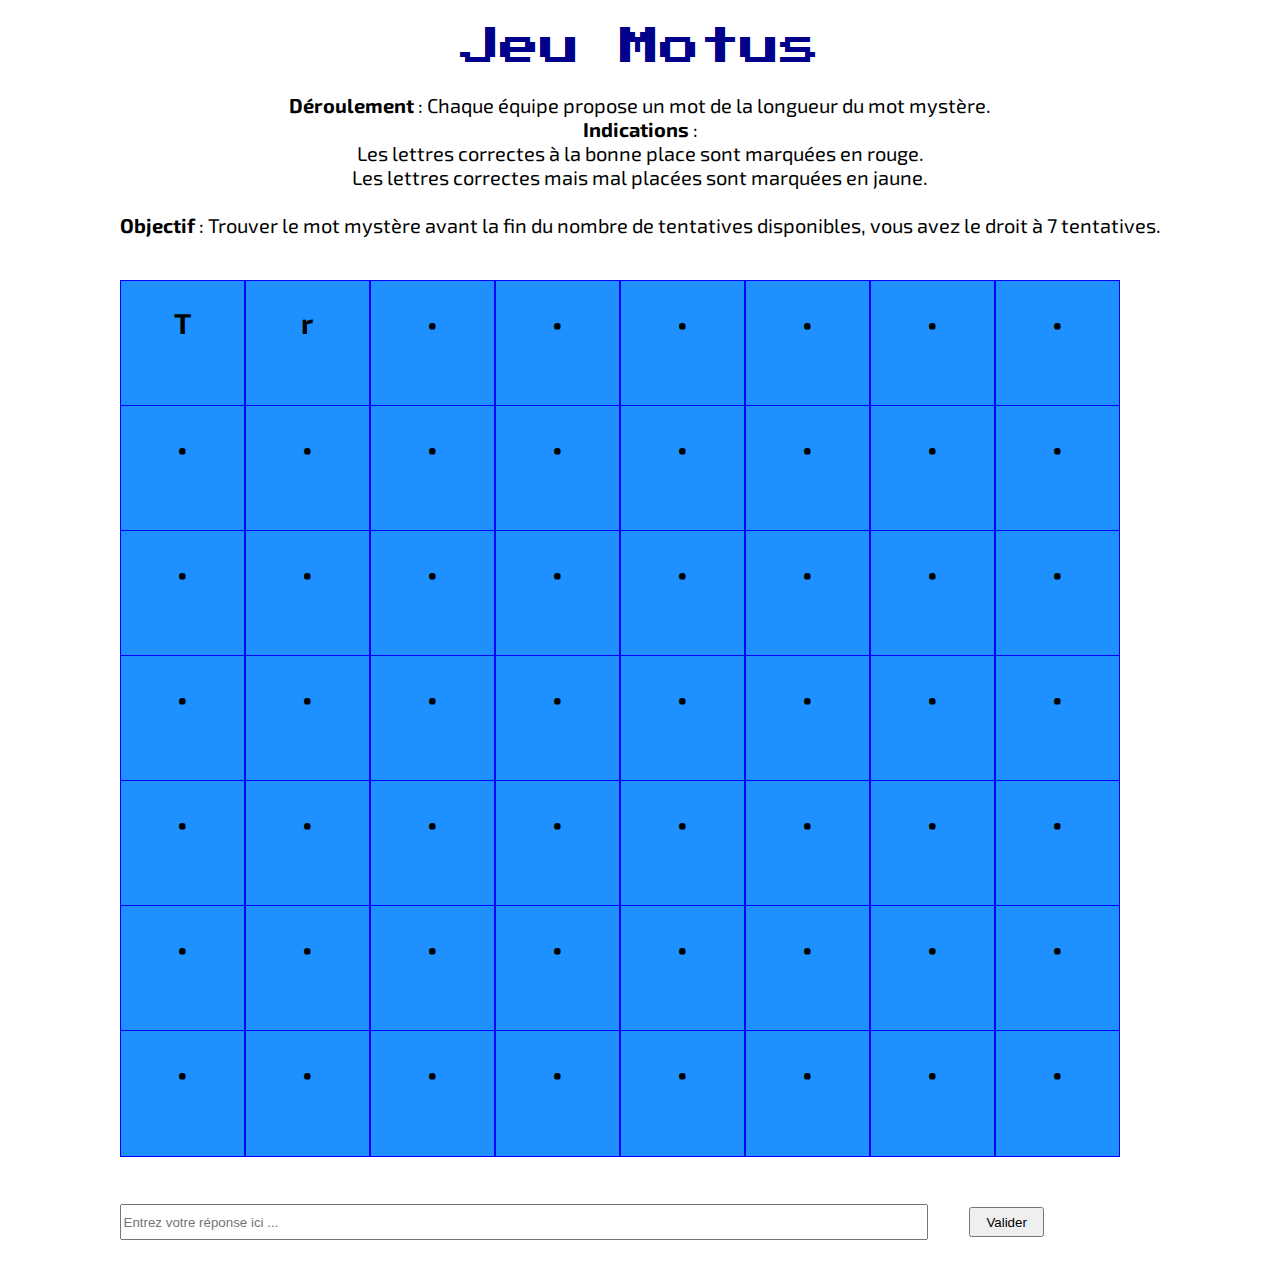
==== commit 7638ae71: "Motus" ====
--- a/index.html
+++ b/index.html
@@ -1,114 +1,122 @@
 <!DOCTYPE html>
-<html>
-<!-- entête de la page -->
+<html lang="en">
 
 <head>
-    <link rel="stylesheet" href="style.css" />
-    <meta charset="utf-8" />
+    <meta charset="UTF-8">
+    <meta name="viewport" content="width=device-width, initial-scale=1.0">
+    <link rel="preconnect" href="https://fonts.googleapis.com">
+<link rel="preconnect" href="https://fonts.gstatic.com" crossorigin>
+<link href="https://fonts.googleapis.com/css2?family=Press+Start+2P&display=swap" rel="stylesheet">
+
+<link rel="preconnect" href="https://fonts.googleapis.com">
+<link rel="preconnect" href="https://fonts.gstatic.com" crossorigin>
+<link href="https://fonts.googleapis.com/css2?family=Exo+2:ital,wght@0,100..900;1,100..900&display=swap" rel="stylesheet">
+
+    <link rel="stylesheet" href="style.css">
+    <script src="script.js" defer></script>
+    <title>Évaluation Motus</title>
 </head>
-<!-- corps de la page -->
 
 <body>
-    <header>
+    <section id="jeu">
+    <h1> Jeu Motus </h1>
 
-        <div id="logo-header">
+    <p> <strong>Déroulement </strong>: Chaque équipe propose un mot de la longueur du mot mystère. <br>
+        <strong>Indications </strong>: <br>
+        Les lettres correctes à la bonne place sont marquées en rouge. <br>
+        Les lettres correctes mais mal placées sont marquées en jaune. <br><br>
+        <strong>Objectif </strong>: Trouver le mot mystère avant la fin du nombre de tentatives disponibles, vous avez
+        le droit à 7 tentatives.
+    </p><br>
 
-            <img src="images/logo.png" alt="Logo de Robbie Lens" title=”ceci est une infobulle” />
-
-        </div>
-
-        <nav>
-            <ul id="menu">
-                <li><a href="index.html"> Accueil </a> </li>
-                <li><a href="a-propos.html"> À propos </a></li>
-                <li><a href="portfolio.html"> Portfolio </a></li>
-            </ul>
-        </nav>
-
-    </header>
-
-    <div id="hero">
-
-        <div id="texte">
-            <h1><em> Robbie Lens Photographie </em></h1>
-
-            <p> Où <em>professionalisme</em> s'allie avec <em>passion</em>. Depuis plus de 5 ans <br>
-                maintenant, j'exerce mon métier avec la passion qui m'anime: <br>
-                capturer l'essence de chaque instant.</p>
-
-            <div class="button"><a href="#mon_ancre"> UN PROJET ? ÉCRIVEZ-MOI </a></div>
-        </div>
-
-        <div id="img-hero">
-            <img src="images/robbie-lens.png" alt="Photo de Robbie Lens" title=”ceci est une infobulle” />
-        </div>
-
+    <div class="ligne1">
+        <div id="l1-case1" class="case"> <h2 id="l1-lettre1">•</h2></div>
+        <div id="l1-case2" class="case"> <h2 id="l1-lettre2">•</h2></div>
+        <div id="l1-case3" class="case"> <h2 id="l1-lettre3">•</h2></div>
+        <div id="l1-case4" class="case"> <h2 id="l1-lettre4">•</h2></div>
+        <div id="l1-case5" class="case"> <h2 id="l1-lettre5">•</h2></div>
+        <div id="l1-case6" class="case"> <h2 id="l1-lettre6">•</h2></div>
+        <div id="l1-case7" class="case"> <h2 id="l1-lettre7">•</h2></div>
+        <div id="l1-case8" class="case"> <h2 id="l1-lettre8">•</h2></div>
     </div>
 
-    <h4> Mon dernier projet </h4> <br>
-
-    <div id="projet">
-        <br>
-
-        <div id="img-row1"><img src="images/accueil/element-1.png" alt="Photo d'un rivage" title=”ceci est une
-                infobulle” />
-
-            <img src="images/accueil/element-2.png" alt="Photo d'un lac" title=”ceci est une infobulle” />
-
-            <img src="images/accueil/element-3.png" alt="Photo d'un lac" title=”ceci est une infobulle” />
-        </div>
-
-        <div id="img-row2"><img src="images/accueil/element-4.png" alt="Photo d'un ponton avec un couple et un lac"
-                title=”ceci est une infobulle” />
-
-            <img src="images/accueil/element-5.png" alt="Photo de glaciers" title=”ceci est une infobulle” />
-
-            <img src="images/accueil/element-6.png" alt="Photo d'un lac avec des montagnes et un arbre en fond"
-                title=”ceci est une infobulle” />
-        </div>
-
+    <div class="ligne2">
+        <div id="l2-case1" class="case"> <h2 id="l2-lettre1">•</h2></div>
+        <div id="l2-case2" class="case"> <h2 id="l2-lettre2">•</h2></div>
+        <div id="l2-case3" class="case"> <h2 id="l2-lettre3">•</h2></div>
+        <div id="l2-case4" class="case"> <h2 id="l2-lettre4">•</h2></div>
+        <div id="l2-case5" class="case"> <h2 id="l2-lettre5">•</h2></div>
+        <div id="l2-case6" class="case"> <h2 id="l2-lettre6">•</h2></div>
+        <div id="l2-case7" class="case"> <h2 id="l2-lettre7">•</h2></div>
+        <div id="l2-case8" class="case"> <h2 id="l2-lettre8">•</h2></div>
     </div>
 
-    <div id="formulaire">
-        <h4 id="mon_ancre"> Parlons de votre projet</h4>
-        <form method="get" action="result.html">
-            <label class="row1" for="nom">Nom </label> <label class="row1" for="nom">Email </label>
-            <div id="form-row1"> 
-                    <input type="text" name="nom" id="nom" />
-                    <input type="email" name="email" id="email" /> </div><br>
-            
-                
-                    <label for="message"> Message  </label><br>
-                <br>
-                <div id="form-row"> <br><textarea name="message" id="message"> </textarea></div>
-                <br>
-                <div id="button"><input style="background: rgb(192, 171, 250); border: 0px;padding-right:150px;padding-left:150px;font-size: 20px;color: white;text-decoration:none;height:fit-content;width:fit-content; border-radius: 80px;font-family:Arial, Helvetica, sans-serif; cursor: pointer; text-decoration: none;" type="submit" name="ENVOYER" id="envoyer" /></div>
-            </div>
-        </form>
+    <div class="ligne3">
+        <div id="l3-case1" class="case"> <h2 id="l3-lettre1">•</h2></div>
+        <div id="l3-case2" class="case"> <h2 id="l3-lettre2">•</h2></div>
+        <div id="l3-case3" class="case"> <h2 id="l3-lettre3">•</h2></div>
+        <div id="l3-case4" class="case"> <h2 id="l3-lettre4">•</h2></div>
+        <div id="l3-case5" class="case"> <h2 id="l3-lettre5">•</h2></div>
+        <div id="l3-case6" class="case"> <h2 id="l3-lettre6">•</h2></div>
+        <div id="l3-case7" class="case"> <h2 id="l3-lettre7">•</h2></div>
+        <div id="l3-case8" class="case"> <h2 id="l3-lettre8">•</h2></div>
     </div>
 
-    <footer>
+    <div class="ligne4">
+        <div id="l4-case1" class="case"> <h2 id="l4-lettre1">•</h2></div>
+        <div id="l4-case2" class="case"> <h2 id="l4-lettre2">•</h2></div>
+        <div id="l4-case3" class="case"> <h2 id="l4-lettre3">•</h2></div>
+        <div id="l4-case4" class="case"> <h2 id="l4-lettre4">•</h2></div>
+        <div id="l4-case5" class="case"> <h2 id="l4-lettre5">•</h2></div>
+        <div id="l4-case6" class="case"> <h2 id="l4-lettre6">•</h2></div>
+        <div id="l4-case7" class="case"> <h2 id="l4-lettre7">•</h2></div>
+        <div id="l4-case8" class="case"> <h2 id="l4-lettre8">•</h2></div>
+    </div>
 
-        <div id="logo-footer">
+    <div class="ligne5">
+        <div id="l5-case1" class="case"> <h2 id="l5-lettre1">•</h2></div>
+        <div id="l5-case2" class="case"> <h2 id="l5-lettre2">•</h2></div>
+        <div id="l5-case3" class="case"> <h2 id="l5-lettre3">•</h2></div>
+        <div id="l5-case4" class="case"> <h2 id="l5-lettre4">•</h2></div>
+        <div id="l5-case5" class="case"> <h2 id="l5-lettre5">•</h2></div>
+        <div id="l5-case6" class="case"> <h2 id="l5-lettre6">•</h2></div>
+        <div id="l5-case7" class="case"> <h2 id="l5-lettre7">•</h2></div>
+        <div id="l5-case8" class="case"> <h2 id="l5-lettre8">•</h2></div>
+    </div>
 
-            <img src="images/logo.png" alt="Logo de Robbie Lens" title=”ceci est une infobulle” />
+    <div class="ligne6">
+        <div id="l6-case1" class="case"> <h2 id="l6-lettre1">•</h2></div>
+        <div id="l6-case2" class="case"> <h2 id="l6-lettre2">•</h2></div>
+        <div id="l6-case3" class="case"> <h2 id="l6-lettre3">•</h2></div>
+        <div id="l6-case4" class="case"> <h2 id="l6-lettre4">•</h2></div>
+        <div id="l6-case5" class="case"> <h2 id="l6-lettre5">•</h2></div>
+        <div id="l6-case6" class="case"> <h2 id="l6-lettre6">•</h2></div>
+        <div id="l6-case7" class="case"> <h2 id="l6-lettre7">•</h2></div>
+        <div id="l6-case8" class="case"> <h2 id="l6-lettre8">•</h2></div>
+    </div>
 
-        </div>
+    <div class="ligne7">
+        <div id="l7-case1" class="case"> <h2 id="l7-lettre1">•</h2></div>
+        <div id="l7-case2" class="case"> <h2 id="l7-lettre2">•</h2></div>
+        <div id="l7-case3" class="case"> <h2 id="l7-lettre3">•</h2></div>
+        <div id="l7-case4" class="case"> <h2 id="l7-lettre4">•</h2></div>
+        <div id="l7-case5" class="case"> <h2 id="l7-lettre5">•</h2></div>
+        <div id="l7-case6" class="case"> <h2 id="l7-lettre6">•</h2></div>
+        <div id="l7-case7" class="case"> <h2 id="l7-lettre7">•</h2></div>
+        <div id="l7-case8" class="case"> <h2 id="l7-lettre8">•</h2></div>
+    </div>
 
-        <div id="twitter">
-
-            <img src="images/twitter.png" alt="Logo de Robbie Lens" title=”ceci est une infobulle” />
-
-        </div>
-
-        <div id="insta">
-
-            <img src="images/instagram.png" alt="Logo de Robbie Lens" title=”ceci est une infobulle” />
-
-        </div>
-
-    </footer>
-
+<br><br>
+<div class="reponse">
+    <input type="text" name="nom" id="mot" placeholder="Entrez votre réponse ici ..."  maxlength="8"/>
+    
+    <button id="bouton"> Valider </button>
+</div><br><br>
+</section>
+<section id="fin">
+<h3 id="titre-fin"></h3><br>
+    <button id="bouton-fin"  onclick="Recommencer">Recommencer</button><br>
+</section>
 </body>
 
 </html>--- a/style.css
+++ b/style.css
@@ -1,345 +1,120 @@
 body {
-    margin:0%;
+    text-align: center;
+    display: flex;
+    flex-direction: column;
+    align-items: center;
+    justify-content: center;
+    height: 100vh;
+    font-size: 20px;
+    font-family: "Exo 2", sans-serif;
+  font-optical-sizing: auto;
+  font-style: normal;
+  margin:0;
 }
 
-header {
+.ligne1, .ligne2, .ligne3, .ligne4, .ligne5, .ligne6, .ligne7, .ligne8 {
+    min-height: 50px;
+    height: 125px;
+    min-width: 300px;
+    width: 1000px;
+    display: flex;
+    flex-direction: row;
+    align-items: center;
+    justify-content: center;
+}
+
+.case {
+    height:100%;
+    width: 12.5%;
+    border: blue solid 1px;
+    background-color: dodgerblue;
+    font-size: 1.2rem;
+}
+.reponse {
     display: flex;
     flex-wrap: nowrap;
-    justify-content: space-between;
+    flex-direction: row;
     align-items: center;
-    flex-direction: row;
-    text-align: center;
-    color: black;
-    background-color: white;
-    margin: 2%;
+}
+input {
+    height: 30px;
+    width: 800px;
+    margin-right: 4%;
+}
+button {
+    height: 30px;
+    width: 75px;
 }
 
-header ul,header li {
-
-    list-style: none;
-    margin: 0%;
-    padding: 0%;
-}
-footer {
-    padding:2%;
-    display: flex;
-    align-items: center;
-    flex-wrap: nowrap;
-}
-.réseaux{
-    margin-left:1620px;
-    display: flex;
-    flex-direction: row;
-    justify-content: end;
-    flex-wrap: nowrap;
+.case-rouge{
+    transition: all;
+    transition-duration: 1s;
+    height:100%;
+    width: 12.5%;
+    border: rgba(37, 0, 0, 0.432) solid 1px;
+    background-color: rgb(255, 30, 30);
+    font-size: 1.2rem;
 }
 
-#menu {
-    display: flex;
-    flex-direction: row;
-    justify-content: space-around;
+.case-jaune{
+    transition: all;
+    transition-duration: 1s;
+    height:100%;
+    width: 12.5%;
+    border: rgb(116, 62, 0) solid 1px;
+    background-color: rgb(255, 251, 30);
+    font-size: 1.2rem;
 }
 
-nav {
+h1,h3 {
+    font-family: "Press Start 2P", system-ui;
+  font-weight: 400;
+  font-style: normal;
+  color: darkblue;
+}
+
+#fin {
+    height: 600px;
+    width:1000px;
+    margin-top: -500px;
+    z-index: 9999;
     display: flex;
-    flex-wrap: nowrap;
-    width: 30%;
-    min-width: 15%;
+    flex-direction: column;
+    align-items: center;
+    justify-content: center;
+    border-radius: 32px;
+    background-color: bisque;
+    font-size: 1.2rem;
+    visibility: hidden;
 
 }
 
-a {
-    text-decoration: none;
-    font-family: Arial, Helvetica, sans-serif;
-    margin-right:25px;
+#bouton-fin {
+    height:30%;
+    background-color: blue;
+    color: white;
+    width: 20%;
+    border-radius: 32px;
 }
 
-p,table,.services li,.services {
-    color: white;
-
+#fin.fin-visible {
+    transition: all;
+    transition-duration: 0.75s;
+    height: 600px;
+    width:1000px;
+    z-index: 9999;
+    display: flex;
+    flex-direction: column;
+    align-items: center;
+    justify-content: center;
+    visibility: visible;
+    border-radius: 32px;
+    font-size: 1.2rem;
 }
 
-p,
-h6,
-h1,
-h4,
-input {
-    font-family: Arial, Helvetica, sans-serif;
-    padding: 2%;
-    font-style: normal;
+.hidden {
+    visibility: hidden
 }
-h3 {
-    text-align: center;
-    font-family: Arial, Helvetica, sans-serif;
-
-}
-header a {
-    width: 40%;
-    color: black;
-    text-decoration: none;
-    text-align-last: center;
-}
-
-a:hover {
-    color: forestgreen;
-    font-weight: bold;
-}
-
-#hero {
-    background-color: rgb(0, 0, 51);
-    display: flex;
-    flex-wrap: nowrap;
-    align-items: center;
-    justify-content: center;
-    color: white;
-    text-align: left;
-    padding: 5%;
-}
-
-.button {
-    text-align: center;
-    background-color: rgb(192, 171, 250);
-    padding: 5%;
-    border-radius: 50px;
-    width: fit-content;
-}
-
-#texte {
-    margin-right: 5%;
-}
-
-#texte a {
-    color: white;
-    
-}
-
-#texte {
-    padding: 3%;
-    border-radius: 20%;
-    margin-top: 5%;
-}
-
-h4 {
-    text-align: center;
-}
-
-#projet {
-    display: flex;
-    justify-content: center;
-    flex-wrap: wrap;
-    align-items: center;
-
-}
-
-img {
-    margin: 1%;
-}
-
-#img-row1 {
-    display: flex;
-    justify-content: center;
-    flex-wrap: nowrap;
-    align-items: center;
-}
-
-#img-row2 {
-    display: flex;
-    justify-content: center;
-    flex-wrap: nowrap;
-    align-items: center;
-}
-em{
-    color: rgb(192, 171, 250);
-    font-style: normal;
-}
-
-#formulaire{
-    margin-top: 10% ;
-    color: white;
-    background-color: rgb(0, 0, 51);
-    text-align: left;
-    padding:5%
-}
-input {
-    height:2px;
-    width:34%;
-}
-
-#formulaire label.row1{
-    margin-left: 170px;
-    margin-right: 510px;
-}
-#formulaire label{
-
-    margin-left:170px;
-}
-#button {
-
-    display: flex;
-    justify-content: center;
-}
-#button.input {
-color:rgb(192, 171, 250);
-
-}
-
-input,textarea{
-    margin: 2%;
-    text-align: center;
-}
-textarea{
-    height: 300px;
-    width:80%;
-    margin:2%;
-}
-#form-row1 {
-    display: flex;
-    justify-content: center;
-    flex-wrap: nowrap; 
-    align-items: center;
-
-    
-}
-#form-row{
-    display: flex;
-    justify-content: center;
-    flex-wrap: wrap; 
-    align-items: center;
-}
-#form-button{
-
-    display: flex;
-    justify-content: center;
-    flex-wrap: wrap; 
-    align-items: center;
-}
-
-#body{
-
-    background: rgb(0, 0, 51);
-    height: fit-content;
-    width: 100%;
-    padding-top: 5%;
-    padding-bottom:5%;
-}
-#a-propos h1  {
-    text-align: center;
-}
-#text {
-    display: flex;
-    align-items: center;
-    flex-wrap: wrap;
-    align-self: center;
-    justify-content: column;
-    height: fit-content;
-    width: 500px;
-    margin: 0%;
-    margin-left: 8%;
-}
-
-#text2 {
-    height: fit-content;
-    width: 500px;
-    margin-left: 8%;
-}
-
-#box1{
-    justify-content: center;
-    width: 650px;
-    margin: 2%;
-    margin-left:32.5%;
-    border-right: 1px solid white;
-    border-bottom:1px solid white;
-}
-div .button {
-    display: flex;
-    background-color: rgb(192, 171, 250);
-    color: white;
-    height: fit-content;
-    width: fit-content;
-}
-table {
-    display: flex;
-    flex-direction: row;
-justify-content: center;
-align-items: center;
-    height: 400px;
-    width: 80%;
-    background-color: rgb(0, 0, 51);
-}
-#table{
-    display: flex;
-    flex-direction: row;
-justify-content: center;
-align-items: center;
-background-color: rgb(0, 0, 51);
-}
-
-th{
-    margin:-10px;
-    height: 60px;
-    width: 400px;
-    background-color: rgb(0, 0, 51);
-    border: 1px solid white;
-}
-
-td {
-    border-collapse: collapse;
-    height: 120px;
-    width: 400px;
-    background-color: rgb(0, 0, 51);
-    border: 1px solid white;
-    text-align: center;
-}
-
-
-.button2 {
-    display: flex;
-flex-direction: row;
-justify-content: center;
-align-items: center;
-width: 300px;
-height: 60px;
-border-radius: 60px;
-background-color: rgb(192, 171, 250);
-color: white;
-text-align: center;
-margin-left: 42%;
-margin-top:5%;
-margin-bottom:5%;
-}
-.button2 a {
-    color: white;
-    font-size: 16;
-    text-align: center;
-}
-#titre1 {
-    color: white;
-}
-
-#titre{
-    display: flex;
-    text-align: left;
-    background-color: rgb(0, 0, 51);
-}
-
-h5 {
-    text-align: left;
-    color: black;
-    font-size: 18px;
-    font-family: Arial, Helvetica, sans-serif;
-    margin: 20px;
-}
-
-#ligne1 {
-    display: flex;
-    flex-wrap: nowrap;
-    width: 80%;
-    height: 60px;
-}
-
-#img-portraits{
-    display: flex;
-    max-height: 400px;
-    max-width: 1000px;
+.visible {
+    visibility: visible;
 }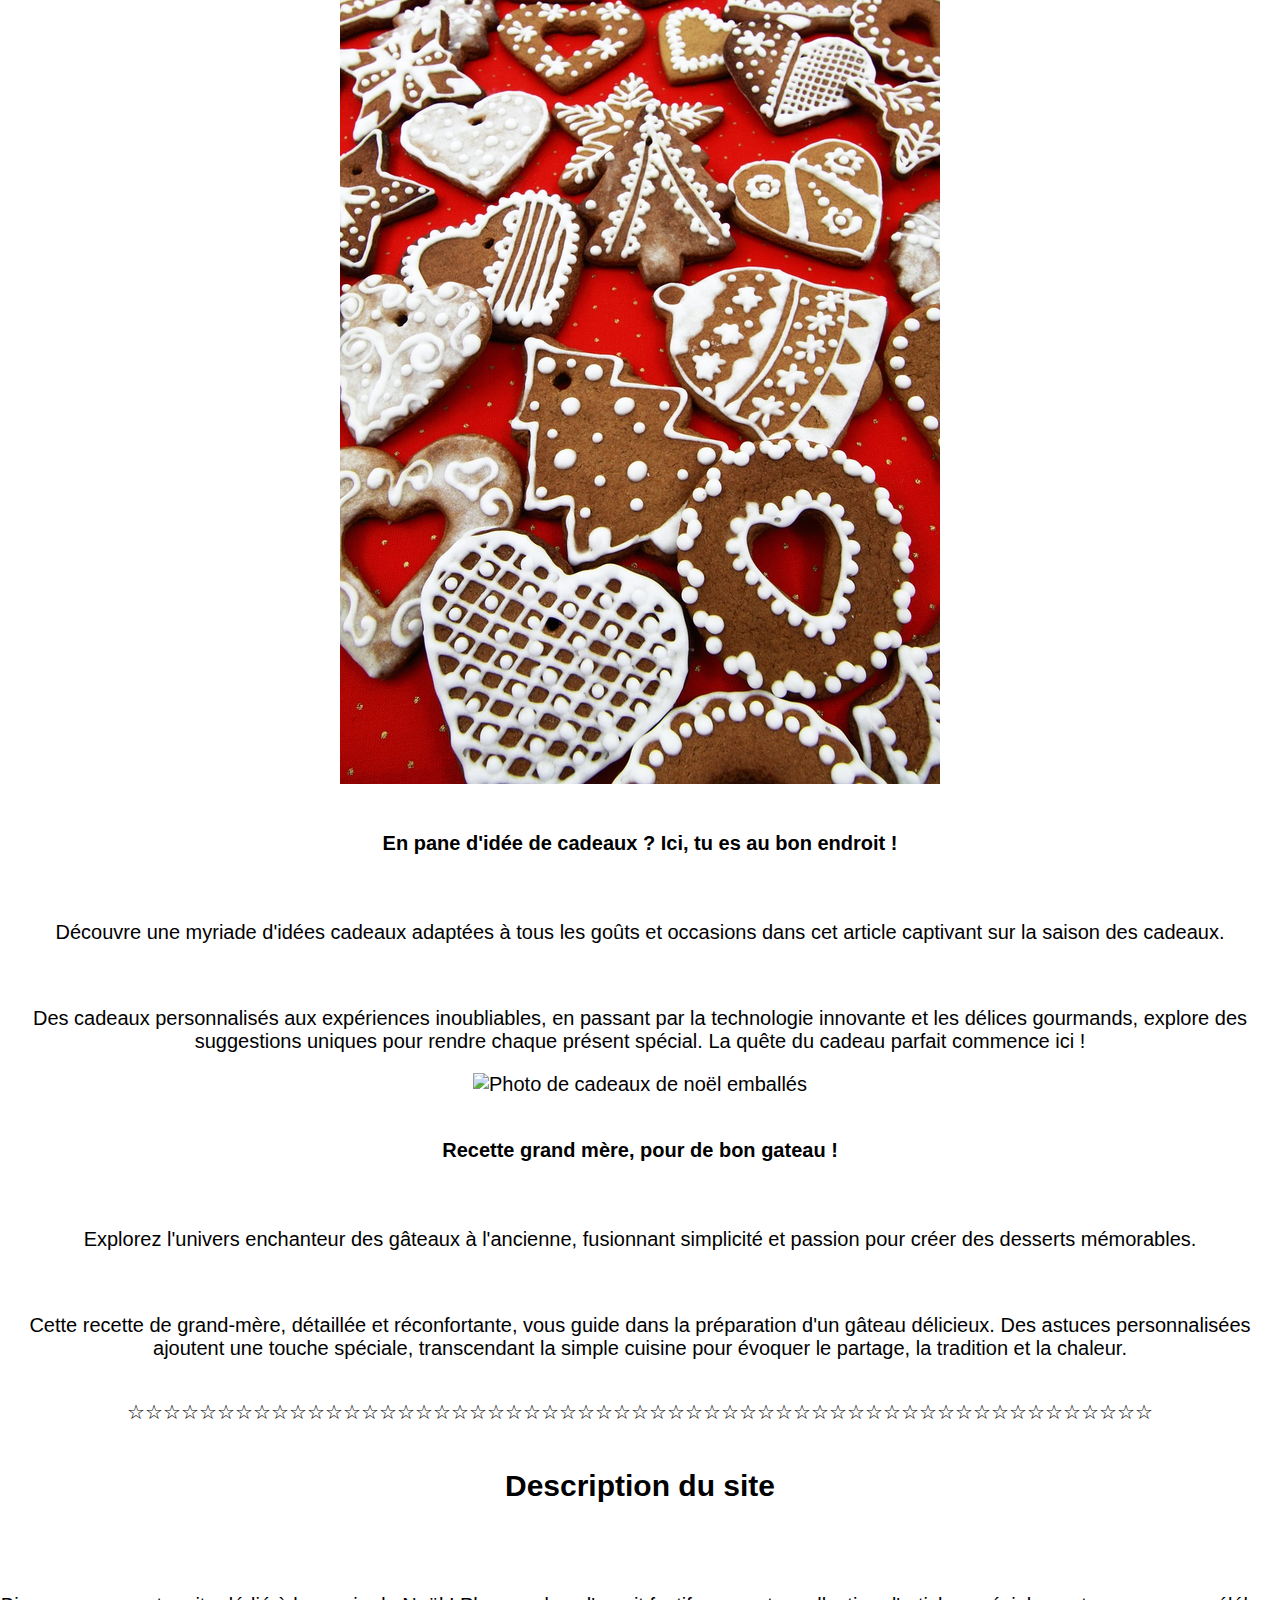
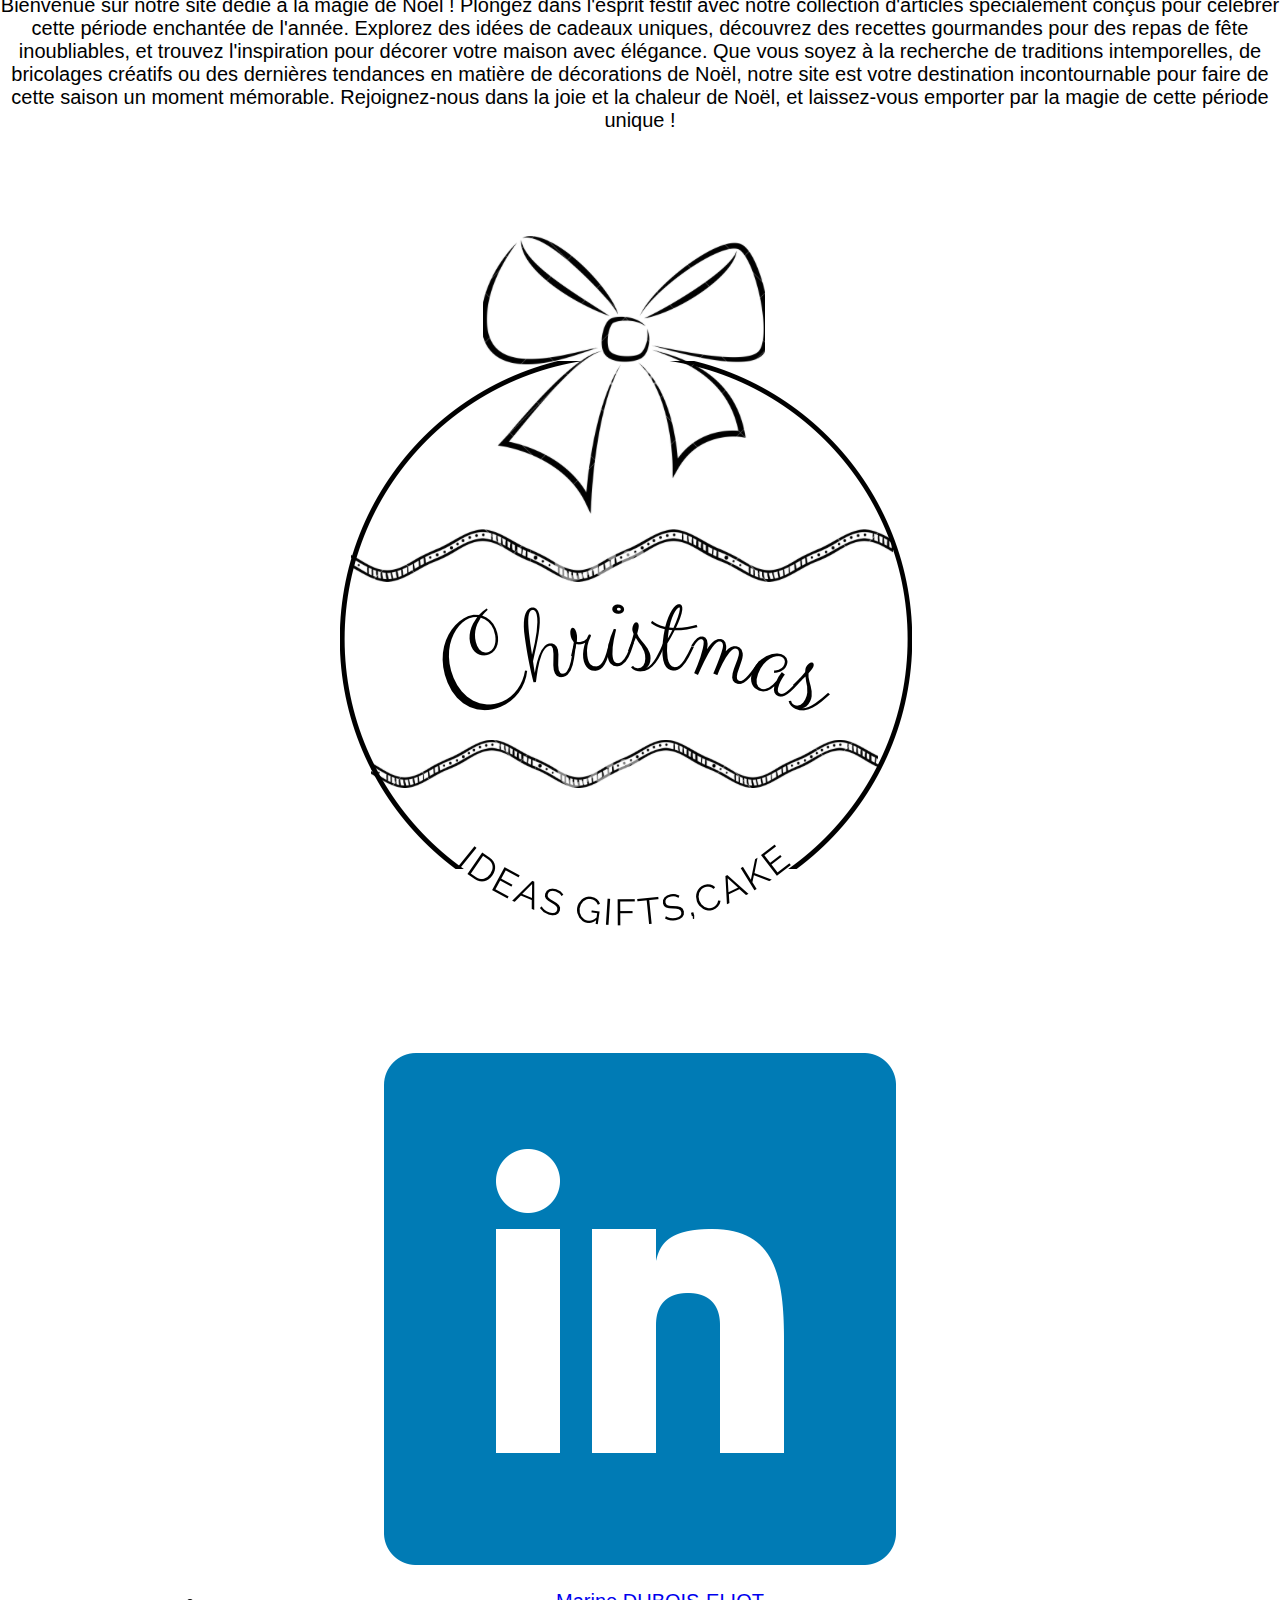
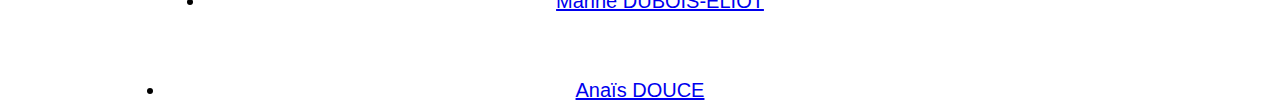
==== commit c056f609: "Projet-Noel" ====
--- a/index.html
+++ b/index.html
@@ -1,122 +1,138 @@
 <!DOCTYPE html>
-<html lang="en">
+<html>
+<!-- entête de la page -->
 
 <head>
-    <meta charset="UTF-8">
-    <meta name="viewport" content="width=device-width, initial-scale=1.0">
-    <link rel="preconnect" href="https://fonts.googleapis.com">
-<link rel="preconnect" href="https://fonts.gstatic.com" crossorigin>
-<link href="https://fonts.googleapis.com/css2?family=Press+Start+2P&display=swap" rel="stylesheet">
-
-<link rel="preconnect" href="https://fonts.googleapis.com">
-<link rel="preconnect" href="https://fonts.gstatic.com" crossorigin>
-<link href="https://fonts.googleapis.com/css2?family=Exo+2:ital,wght@0,100..900;1,100..900&display=swap" rel="stylesheet">
-
-    <link rel="stylesheet" href="style.css">
-    <script src="script.js" defer></script>
-    <title>Évaluation Motus</title>
+    <meta charset="utf-8" />
+    <link rel="stylesheet" href="style.css" />
+    <link rel="preconnect" href="https://fonts.googleapis.com" />
+		<link rel="preconnect" href="https://fonts.gstatic.com" crossorigin />
+		<link
+			href="https://fonts.googleapis.com/css2?family=Comfortaa:wght@300..700&family=Lilita+One&family=Roboto:ital,wght@0,100;0,300;0,400;0,500;0,700;0,900;1,100;1,300;1,400;1,500;1,700;1,900&display=swap"
+			rel="stylesheet"
+		/>
 </head>
+<!-- corps de la page -->
 
 <body>
-    <section id="jeu">
-    <h1> Jeu Motus </h1>
+    <header>
 
-    <p> <strong>Déroulement </strong>: Chaque équipe propose un mot de la longueur du mot mystère. <br>
-        <strong>Indications </strong>: <br>
-        Les lettres correctes à la bonne place sont marquées en rouge. <br>
-        Les lettres correctes mais mal placées sont marquées en jaune. <br><br>
-        <strong>Objectif </strong>: Trouver le mot mystère avant la fin du nombre de tentatives disponibles, vous avez
-        le droit à 7 tentatives.
-    </p><br>
+        <div id="logo-header">
 
-    <div class="ligne1">
-        <div id="l1-case1" class="case"> <h2 id="l1-lettre1">•</h2></div>
-        <div id="l1-case2" class="case"> <h2 id="l1-lettre2">•</h2></div>
-        <div id="l1-case3" class="case"> <h2 id="l1-lettre3">•</h2></div>
-        <div id="l1-case4" class="case"> <h2 id="l1-lettre4">•</h2></div>
-        <div id="l1-case5" class="case"> <h2 id="l1-lettre5">•</h2></div>
-        <div id="l1-case6" class="case"> <h2 id="l1-lettre6">•</h2></div>
-        <div id="l1-case7" class="case"> <h2 id="l1-lettre7">•</h2></div>
-        <div id="l1-case8" class="case"> <h2 id="l1-lettre8">•</h2></div>
+            <img class="logo" src="images/Logo.png" alt="Logo de Robbie Lens" title=”ceci est une infobulle” />
+
+        </div>
+
+        <div class="nav">
+            <nav>
+
+                <a href="index.html"> Accueil </a>
+                <a href="formulaire.html"> Création d'article </a>
+                <div class="acc-article"><a class="art" href="#"> Articles </a>
+                    <div class="menu">
+                        <a href="article.html"> ☆ 1</a>
+                        <a href="article2.html"> ☆ 2</a>
+                        <a href="article3.html"> ☆ 3</a>
+                    </div>
+                </div>
+
+
+
+            </nav>
+        </div>
+
+
+
+    </header>
+<br>
+    <h1> Noël Féerique : Idées pour une célébration inoubliable ! </h1> 
+    <div id="accueil">
+
+        <div class="sapin"><img class="sapin" src="images/Sapin de Noël.png" alt="Photo de sapin de noël décoré"
+                titre="Sapin de Noël décoré"> <br>
+            <br>
+            <p class="t-article"> <strong> Commande tes sapins dès maintenant ! </strong><br>
+                <br>
+                <br>
+                Explorez la magie intemporelle de Noël avec notre article captivant sur l'achat du sapin. Immergez-vous
+                dans l'atmosphère enchanteresse dès les premières lignes.  </p><br>
+            <p>Découvrez l'histoire séculaire du sapin,
+                commandez-le en ligne pour une expérience sans stress, personnalisez votre fête, et participez à notre
+                engagement écologique. Faites de votre Noël un événement mémorable.
+            </p>
+
+        </div>
+
+        <div class="gateaux"><img class="gateaux" src="images/Gâteaux de noël.png"
+                alt="Photo de gâteaux de noël décorés" titre="Gâteaux de Noël décorés"> <br>
+            <br>
+            <p class="t-article"></p><strong> En pane d'idée de cadeaux ? Ici, tu es au bon endroit ! </strong><br>
+            <br>
+            <br>
+            <p>Découvre une myriade d'idées cadeaux adaptées à tous les goûts et occasions dans cet article captivant
+                sur
+                la saison des cadeaux.  </p> <br>
+            <p>Des cadeaux personnalisés aux expériences inoubliables, en passant par la
+                technologie
+                innovante et les délices gourmands, explore des suggestions uniques pour rendre chaque présent spécial.
+                La
+                quête du cadeau parfait commence ici !</p>
+        </div>
+
+        <div class="cadeaux"><img class="cadeaux" src="images/Cadeaux de noël.png"
+                alt="Photo de cadeaux de noël emballés" titre="Cadeaux de Noël emballés"><br>
+            <br>
+            <p class="t-article"></p><strong> Recette grand mère, pour de bon gateau ! </strong><br>
+            <br>
+            <br>
+            <p>Explorez l'univers enchanteur des gâteaux à l'ancienne, fusionnant simplicité et passion pour créer des
+                desserts mémorables.  </p><br>
+            <p>Cette recette de grand-mère, détaillée et réconfortante, vous guide dans la
+                préparation
+                d'un gâteau délicieux. Des astuces personnalisées ajoutent une touche spéciale, transcendant la simple
+                cuisine pour évoquer le partage, la tradition et la chaleur.</p>
+        </div>
+    </div>
+    <div class="stars">
+        <p> ☆☆☆☆☆☆☆☆☆☆☆☆☆☆☆☆☆☆☆☆☆☆☆☆☆☆☆☆☆☆☆☆☆☆☆☆☆☆☆☆☆☆☆☆☆☆☆☆☆☆☆☆☆☆☆☆☆</p>
     </div>
 
-    <div class="ligne2">
-        <div id="l2-case1" class="case"> <h2 id="l2-lettre1">•</h2></div>
-        <div id="l2-case2" class="case"> <h2 id="l2-lettre2">•</h2></div>
-        <div id="l2-case3" class="case"> <h2 id="l2-lettre3">•</h2></div>
-        <div id="l2-case4" class="case"> <h2 id="l2-lettre4">•</h2></div>
-        <div id="l2-case5" class="case"> <h2 id="l2-lettre5">•</h2></div>
-        <div id="l2-case6" class="case"> <h2 id="l2-lettre6">•</h2></div>
-        <div id="l2-case7" class="case"> <h2 id="l2-lettre7">•</h2></div>
-        <div id="l2-case8" class="case"> <h2 id="l2-lettre8">•</h2></div>
+    <h2> Description du site </h2><br>
+    <br>
+    <p class="art-accueil">
+
+        Bienvenue sur notre site dédié à la magie de Noël ! Plongez dans l'esprit festif avec notre collection
+        d'articles spécialement conçus pour célébrer cette période enchantée de l'année. Explorez des idées de cadeaux
+        uniques, découvrez des recettes gourmandes pour des repas de fête inoubliables, et trouvez l'inspiration pour
+        décorer votre maison avec élégance. Que vous soyez à la recherche de traditions intemporelles, de bricolages
+        créatifs ou des dernières tendances en matière de décorations de Noël, notre site est votre destination
+        incontournable pour faire de cette saison un moment mémorable. Rejoignez-nous dans la joie et la chaleur de
+        Noël, et laissez-vous emporter par la magie de cette période unique !
+
+    </p>
+
+
+</body>
+<footer>
+    <div id="logo-header">
+
+        <img class="logo" src="/images/Logo.png" alt="Logo de Christmas" title=”ceci est une infobulle” />
+
     </div>
+    <div class="réseaux"> 
+<div class="logo-linkedin">
+    <img class="logo" src="images/Logo LinkedIn.png" alt="Logo de LinkedIn" title=”ceci est une infobulle” />
 
-    <div class="ligne3">
-        <div id="l3-case1" class="case"> <h2 id="l3-lettre1">•</h2></div>
-        <div id="l3-case2" class="case"> <h2 id="l3-lettre2">•</h2></div>
-        <div id="l3-case3" class="case"> <h2 id="l3-lettre3">•</h2></div>
-        <div id="l3-case4" class="case"> <h2 id="l3-lettre4">•</h2></div>
-        <div id="l3-case5" class="case"> <h2 id="l3-lettre5">•</h2></div>
-        <div id="l3-case6" class="case"> <h2 id="l3-lettre6">•</h2></div>
-        <div id="l3-case7" class="case"> <h2 id="l3-lettre7">•</h2></div>
-        <div id="l3-case8" class="case"> <h2 id="l3-lettre8">•</h2></div>
-    </div>
+</div>
+<div class="url-linkedin">
+    <ul>
+<li><a href="linkedin.com/in/marine-dubois-eliot-823b7629b"> Marine DUBOIS-ELIOT </a></li></div>
+<br>
+<br>
+<li><a href="linkedin.com/in/anaïs-douce-daiko-b80373294">Anaïs DOUCE</a></li></div>
+</ul>
+</div>
 
-    <div class="ligne4">
-        <div id="l4-case1" class="case"> <h2 id="l4-lettre1">•</h2></div>
-        <div id="l4-case2" class="case"> <h2 id="l4-lettre2">•</h2></div>
-        <div id="l4-case3" class="case"> <h2 id="l4-lettre3">•</h2></div>
-        <div id="l4-case4" class="case"> <h2 id="l4-lettre4">•</h2></div>
-        <div id="l4-case5" class="case"> <h2 id="l4-lettre5">•</h2></div>
-        <div id="l4-case6" class="case"> <h2 id="l4-lettre6">•</h2></div>
-        <div id="l4-case7" class="case"> <h2 id="l4-lettre7">•</h2></div>
-        <div id="l4-case8" class="case"> <h2 id="l4-lettre8">•</h2></div>
-    </div>
-
-    <div class="ligne5">
-        <div id="l5-case1" class="case"> <h2 id="l5-lettre1">•</h2></div>
-        <div id="l5-case2" class="case"> <h2 id="l5-lettre2">•</h2></div>
-        <div id="l5-case3" class="case"> <h2 id="l5-lettre3">•</h2></div>
-        <div id="l5-case4" class="case"> <h2 id="l5-lettre4">•</h2></div>
-        <div id="l5-case5" class="case"> <h2 id="l5-lettre5">•</h2></div>
-        <div id="l5-case6" class="case"> <h2 id="l5-lettre6">•</h2></div>
-        <div id="l5-case7" class="case"> <h2 id="l5-lettre7">•</h2></div>
-        <div id="l5-case8" class="case"> <h2 id="l5-lettre8">•</h2></div>
-    </div>
-
-    <div class="ligne6">
-        <div id="l6-case1" class="case"> <h2 id="l6-lettre1">•</h2></div>
-        <div id="l6-case2" class="case"> <h2 id="l6-lettre2">•</h2></div>
-        <div id="l6-case3" class="case"> <h2 id="l6-lettre3">•</h2></div>
-        <div id="l6-case4" class="case"> <h2 id="l6-lettre4">•</h2></div>
-        <div id="l6-case5" class="case"> <h2 id="l6-lettre5">•</h2></div>
-        <div id="l6-case6" class="case"> <h2 id="l6-lettre6">•</h2></div>
-        <div id="l6-case7" class="case"> <h2 id="l6-lettre7">•</h2></div>
-        <div id="l6-case8" class="case"> <h2 id="l6-lettre8">•</h2></div>
-    </div>
-
-    <div class="ligne7">
-        <div id="l7-case1" class="case"> <h2 id="l7-lettre1">•</h2></div>
-        <div id="l7-case2" class="case"> <h2 id="l7-lettre2">•</h2></div>
-        <div id="l7-case3" class="case"> <h2 id="l7-lettre3">•</h2></div>
-        <div id="l7-case4" class="case"> <h2 id="l7-lettre4">•</h2></div>
-        <div id="l7-case5" class="case"> <h2 id="l7-lettre5">•</h2></div>
-        <div id="l7-case6" class="case"> <h2 id="l7-lettre6">•</h2></div>
-        <div id="l7-case7" class="case"> <h2 id="l7-lettre7">•</h2></div>
-        <div id="l7-case8" class="case"> <h2 id="l7-lettre8">•</h2></div>
-    </div>
-
-<br><br>
-<div class="reponse">
-    <input type="text" name="nom" id="mot" placeholder="Entrez votre réponse ici ..."  maxlength="8"/>
-    
-    <button id="bouton"> Valider </button>
-</div><br><br>
-</section>
-<section id="fin">
-<h3 id="titre-fin"></h3><br>
-    <button id="bouton-fin"  onclick="Recommencer">Recommencer</button><br>
-</section>
-</body>
+</footer>
 
 </html>